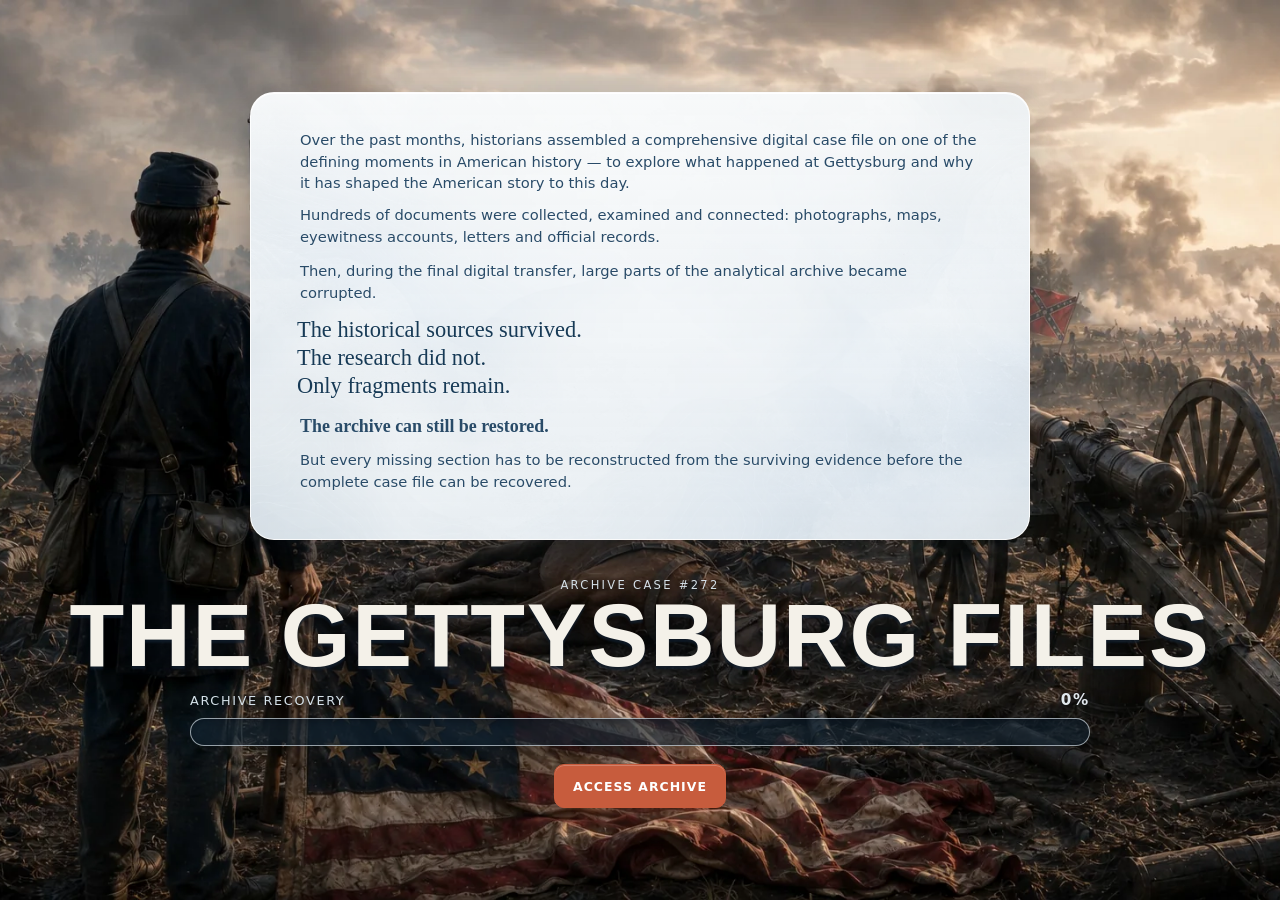
==== index.html @ 9cf411d6 "Add files via upload" ====
<!DOCTYPE html>
<html lang="en">
<head>
<meta charset="utf-8">
<meta name="viewport" content="width=device-width, initial-scale=1, viewport-fit=cover">
<title>The Gettysburg Files · Archive Case #272</title>
<link rel="preload" as="image" href="assets/images/gettysburg-prologue-bg.webp" type="image/webp">
<style>
:root{--critical-prologue-bg:url("[data-uri]"}
html,body{margin:0;min-height:100%;background:#c7c0b5}
body.booting-prologue{
  min-height:100vh;
  min-height:100dvh;
  background-color:#c7c0b5 !important;
  background-image:var(--critical-prologue-bg) !important;
  background-position:center center !important;
  background-size:cover !important;
  background-repeat:no-repeat !important;
  background-attachment:fixed !important;
}
body.booting-prologue .prologue-stage{
  background-color:#c7c0b5 !important;
  background-image:var(--critical-prologue-bg) !important;
  background-position:center center !important;
  background-size:cover !important;
  background-repeat:no-repeat !important;
}
body.booting-prologue::before{display:none!important;content:none!important}
body.booting-prologue .shell{position:relative;z-index:1;visibility:visible!important}
@media (min-width:761px) and (max-width:1180px){
  body.booting-prologue,
  body.booting-prologue .prologue-stage{background-position:left center!important}
}
</style>
<link rel="stylesheet" href="css/base.css">
<link rel="stylesheet" href="css/components.css">
<link rel="stylesheet" href="css/prologue.css">
<link rel="stylesheet" href="css/responsive.css">
<link rel="stylesheet" href="css/concept-a-light.css">
</head>
<body class="cinematic-mode booting-prologue">
<div class="shell">
<header class="topbar">
  <div class="brand brand-prologue">
    <div class="brand-copy">
      <b>THE GETTYSBURG FILES</b>
      <div class="smallcaps brand-subtitle">Archive Case #272</div>
      <button class="archive-home-button" id="archiveHomeButton" data-next="O0" type="button" hidden>ARCHIVE OVERVIEW</button>
    </div>
  </div>
  <div class="header-recovery-cluster">
    <div class="keymini" id="keyMini">MASTER KEY FRAGMENTS · 0/4 RECOVERED</div>
    <div class="progresswrap">
      <div class="progressline"><div class="progressbar" id="globalProgress"></div></div>
      <div class="progressmeta"><span id="sectionLabel">Archive entry</span><span id="progressLabel">0%</span></div>
    </div>
  </div>
</header>
<main id="app" aria-live="polite">
<section class="screen active prologue-screen run-intro" data-id="prologue" data-label="Archive entry" data-progress="0">
  <div class="prologue-stage">
    <div aria-label="Historical opening" class="cold-open">
      <p class="cold-line line-1">November 19, 1863.</p>
      <p class="cold-line line-2">Gettysburg, Pennsylvania.</p>
      <p class="cold-line line-3">A nation divided.</p>
      <p class="cold-line line-4">More than 50,000 casualties.</p>
      <p class="cold-line line-5">A cemetery is about to be dedicated.</p>
    </div>
    <div aria-hidden="true" class="cinematic-blackout"></div>
    <div class="archive-origin">
      <div class="origin-copy prologue-origin-copy">
        <p class="prologue-story-beat prologue-beat-1">Over the past months, historians assembled a comprehensive digital case file on one of the defining moments in American history — to explore what happened at Gettysburg and why it has shaped the American story to this day.</p>
        <p class="prologue-story-beat prologue-beat-2">Hundreds of documents were collected, examined and connected: photographs, maps, eyewitness accounts, letters and official records.</p>
        <p class="origin-turn prologue-story-beat prologue-beat-3">Then, during the final digital transfer, large parts of the analytical archive became corrupted.</p>
        <p class="origin-fragments prologue-fragment-stack"><span>The historical sources survived.</span><span>The research did not.</span><span>Only fragments remain.</span></p>
        <p class="prologue-story-beat prologue-beat-5"><b>The archive can still be restored.</b></p>
        <p class="prologue-story-beat prologue-beat-6">But every missing section has to be reconstructed from the surviving evidence before the complete case file can be recovered.</p>
      </div>
      <div class="prologue-interface">
        <div class="smallcaps">ARCHIVE CASE #272</div>
        <h1>THE GETTYSBURG FILES</h1>
        <div class="prologue-recovery"><span>Archive Recovery</span><strong>0%</strong></div>
        <div class="progressline prologue-progress"><div class="progressbar" style="width:0%"></div></div>
        <button class="btn primary prologue-access" data-next="O0">ACCESS ARCHIVE</button>
      </div>
    </div>
  </div>
</section>
</main>
</div>
<div class="modal" id="everettInfo"><div class="modalbox">
<button class="btn ghost" onclick="closeModal('everettInfo')">CLOSE</button>
<h3>Edward Everett's political career</h3>
<img class="modal-context-image" src="https://commons.wikimedia.org/wiki/Special:Redirect/file/Edward_Everett.jpg" alt="Historical portrait of Edward Everett">
<p>Everett served in the U.S. House of Representatives, as Governor of Massachusetts, U.S. Minister to Great Britain, U.S. Secretary of State and U.S. Senator. He was also president of Harvard College.</p>
</div></div>
<div class="modal" id="emancipationInfo"><div class="modalbox">
<button class="btn ghost" onclick="closeModal('emancipationInfo')">CLOSE</button>
<h3>What was the Emancipation Proclamation?</h3>
<p>On January 1, 1863, Lincoln declared enslaved people in the states rebelling against the Union to be free. The proclamation did not abolish slavery everywhere in the United States, but it made emancipation a central part of the Union war effort.</p>
<div class="image-slider" data-slider>
  <div class="slider-stage">
    <figure class="slider-slide active">
      <img class="modal-context-image" src="https://backintimetoday.com/wp-content/uploads/2025/01/Emancipation-Proclamation-1863.jpg" alt="Historical image connected to the Emancipation Proclamation">
    </figure>
    <figure class="slider-slide">
      <img class="modal-context-image" src="https://upload.wikimedia.org/wikipedia/commons/4/49/Emancipation_proclamation_document.jpg" alt="The Emancipation Proclamation document">
    </figure>
  </div>
  <div class="slider-controls">
    <button class="btn ghost" type="button" data-slider-prev>PREVIOUS</button>
    <span class="slider-count" data-slider-count>1 / 2</span>
    <button class="btn ghost" type="button" data-slider-next>NEXT</button>
  </div>
</div>
</div></div>

<div class="modal" id="confederacyInfo"><div class="modalbox confederacy-modalbox">
<button class="btn ghost" onclick="closeModal('confederacyInfo')">CLOSE</button>
<h3>CONFEDERACY</h3>
<img class="modal-context-image confederacy-flag" src="https://commons.wikimedia.org/wiki/Special:Redirect/file/Confederate_Rebel_Flag.svg" alt="Confederate battle flag with the Southern Cross design">
<p>The Confederate States of America was formed in 1861 by eleven Southern states that seceded from the United States. Its government existed until 1865. The protection of slavery was central to the secession movement and to the new Confederacy.</p>
<p>After its defeat, the Confederacy disappeared as a state, but its memory remained politically and culturally influential. The <b>Lost Cause</b> narrative romanticized the Confederate cause and downplayed slavery as a central cause of the conflict. This interpretation shaped public memory, monuments and Confederate symbolism for decades and continued to influence debates into the modern era.</p>
<p class="source-note">Shown: the widely recognized Confederate battle flag with the Southern Cross design. It was a battle flag, not the national flag of the Confederate States.</p>
</div></div>
<div class="modal" id="unionInfo"><div class="modalbox wide-modalbox">
<button class="btn ghost" onclick="closeModal('unionInfo')">CLOSE</button>
<h3>UNION</h3>
<img class="modal-context-image modal-map-image" src="assets/images/union-divided-nation-1861.webp" alt="Map showing how the war divided the nation in 1861">
</div></div>

<div class="modal" id="foundingIdealsInfo"><div class="modalbox wide-modalbox">
<button class="btn ghost" onclick="closeModal('foundingIdealsInfo')">CLOSE</button>
<h3>FOUNDING IDEALS</h3>
<img class="modal-context-image modal-map-image" src="assets/images/founding-fathers-ideals.webp" alt="Founding Fathers and founding ideals of the United States">
</div></div>

<div class="modal" id="americanHistoryInfo"><div class="modalbox">
<button class="btn ghost" onclick="closeModal('americanHistoryInfo')">CLOSE</button>
<h3>GETTYSBURG IN AMERICAN HISTORY</h3>
<p>Gettysburg was more than a battlefield. Months after the fighting had ended, Americans gathered there on November 19, 1863 to honor the dead and dedicate a new national cemetery. Speakers had been invited to address the crowd as part of the ceremony. One of their speeches would become known as the Gettysburg Address — a speech that went down in American history.</p>
<figure class="modal-figure">
  <img class="modal-context-image compact-modal-image" src="https://www.oldpostcards.com/media/c/civ004125.jpg" alt="Historical postcard of the Soldiers' National Cemetery in Gettysburg">
  <figcaption>The soldiers national Cemetery Gettysburg, PA, USA Civil War Postcard</figcaption>
</figure>
</div></div>


<div class="modal" id="everettPersonnelFile"><div class="modalbox personnel-file-modalbox">
<button class="btn ghost" onclick="closeModal('everettPersonnelFile')">CLOSE</button>
<div class="card person personnel-modal-card">
  <img alt="Edward Everett" class="portrait personnel-portrait everett-portrait" src="https://commons.wikimedia.org/wiki/Special:Redirect/file/Edward_Everett.jpg">
  <div class="personnel-modal-copy">
    <span class="badge">Personnel File 01</span>
    <h3>EDWARD EVERETT</h3>
    <div class="smallcaps">1794–1865</div>
    <p>Politician, scholar and <span class="tooltip" data-tip="famous and highly respected" tabindex="0">renowned</span> public speaker</p>
    <ul>
      <li>known as one of America's leading public speakers</li>
      <li>served in the U.S. House of Representatives, as Governor of Massachusetts, U.S. Minister to Great Britain, U.S. Secretary of State and U.S. Senator; he was also president of Harvard College</li>
    </ul>
    <div class="role-box">
      <span class="smallcaps">ROLE</span>
      <strong>Main <span class="tooltip" data-tip="a person who gives a formal public speech" tabindex="0">orator</span></strong>
    </div>
  </div>
</div>
</div></div>

<div class="modal" id="lincolnPersonnelFile"><div class="modalbox personnel-file-modalbox">
<button class="btn ghost" onclick="closeModal('lincolnPersonnelFile')">CLOSE</button>
<div class="card person personnel-modal-card">
  <img alt="Abraham Lincoln" class="portrait personnel-portrait" src="https://commons.wikimedia.org/wiki/Special:Redirect/file/Abraham_Lincoln_O-77_matte_collodion_print.jpg">
  <div class="personnel-modal-copy">
    <span class="badge">Personnel File 02</span>
    <h3>ABRAHAM LINCOLN</h3>
    <div class="smallcaps">1809–1865</div>
    <p>16th President of the United States</p>
    <ul>
      <li>led the Union during the American Civil War</li>
      <li><span class="tooltip" data-tip="to officially announce and put into effect" tabindex="0">issued</span> the Emancipation Proclamation in 1863, declaring enslaved people in the states rebelling against the Union to be free and making emancipation a central part of the Union war effort</li>
    </ul>
    <div class="role-box">
      <span class="smallcaps">ROLE</span>
      <strong>Deliver a few appropriate <span class="tooltip" data-tip="short statements or comments made in a speech or conversation" tabindex="0">remarks</span></strong>
    </div>
  </div>
</div>
</div></div>

<div class="final-archive-overlay" id="finalArchiveOverlay" aria-hidden="true">
  <div class="final-archive-panel" role="dialog" aria-modal="true" aria-labelledby="finalArchiveTitle">
    <div class="final-archive-systemline"><span>ARCHIVE SYSTEM · FINAL RECOVERY PROTOCOL</span><span>KEY FRAGMENTS COMPLETE</span></div>

    <div class="final-archive-phase" id="finalArchiveKeyPhase">
      <div class="kicker">FINAL RECOVERY PROTOCOL</div>
      <h2 id="finalArchiveTitle">RECONSTRUCT THE MASTER RECOVERY KEY</h2>
      <p>Each restored case file released one numerical fragment. Enter the fragments in the order in which the files were recovered.</p>
      <p class="final-key-clue">The fragments are stored in the restored case-file records.</p>
      <div class="final-key-fragment-inputs" aria-label="Master Recovery Key fragments">
        <label><span>FILE A</span><input class="final-fragment-input" id="finalFragmentA" type="text" inputmode="numeric" autocomplete="off" aria-label="File A fragment"></label>
        <label><span>FILE B</span><input class="final-fragment-input" id="finalFragmentB" type="text" inputmode="numeric" autocomplete="off" aria-label="File B fragment"></label>
        <label><span>FILE C</span><input class="final-fragment-input" id="finalFragmentC" type="text" inputmode="numeric" autocomplete="off" aria-label="File C fragment"></label>
        <label><span>FILE D</span><input class="final-fragment-input" id="finalFragmentD" type="text" inputmode="numeric" autocomplete="off" aria-label="File D fragment"></label>
      </div>
      <div class="actions final-protocol-secondary"><button class="btn ghost" id="returnToRestoredFiles" type="button">RETURN TO RESTORED FILES</button></div>
      <div class="actions final-protocol-primary"><button class="btn primary" id="finalArchiveEnterKey" type="button">RESTORE ARCHIVE</button></div>
      <div class="feedback final-key-denied" id="finalArchiveKeyDenied"><b>RECOVERY KEY REJECTED.</b><br>Recheck the four fragments and their order.</div>
    </div>

    <div class="final-archive-phase final-archive-recovery-phase" id="finalArchiveRecoveryPhase" hidden>
      <div class="kicker">MASTER KEY ACCEPTED · 1863 – 272</div>
      <h2>FULL ARCHIVE RECOVERY</h2>
      <div class="final-archive-percent" id="finalArchiveRecoveryPercent">0%</div>
      <div class="final-archive-track" aria-hidden="true"><div class="final-archive-bar" id="finalArchiveRecoveryBar"></div></div>
      <div class="final-archive-status" id="finalArchiveRecoveryStatus">RECONSTRUCTING COMPLETE ARCHIVE…</div>
    </div>

    <div class="final-archive-phase final-archive-complete" id="finalArchiveCompletePhase" hidden>
      <div class="kicker">RECOVERY COMPLETE</div>
      <h2>ARCHIVE CASE #272 · FULLY RESTORED</h2>
      <p>The battlefield, the historical context, Lincoln's words, the line of argument and the language patterns recovered across the four files have been reconnected.</p>
      <p class="final-archive-cliffhanger">The archive is complete. The final question is not.</p>
      <div class="actions"><button class="btn primary" id="openEpilogueFromRecovery" type="button">OPEN FINAL ANALYST FILE</button></div>
    </div>
  </div>
</div>

<div class="toast" id="toast"></div>

<div class="recovery-overlay" id="recoveryOverlay" aria-hidden="true">
  <div class="recovery-overlay-panel" role="dialog" aria-modal="true" aria-labelledby="recoveryOverlayTitle">
    <div class="smallcaps recovery-overlay-case" id="recoveryOverlayCase">ARCHIVE FILE</div>
    <h2 id="recoveryOverlayTitle">FILE RECOVERY IN PROGRESS</h2>

    <div class="recovery-percent" id="recoveryPercent">0%</div>
    <div class="recovery-progress-track" aria-hidden="true">
      <div class="recovery-progress-bar" id="recoveryProgressBar"></div>
    </div>
    <div class="recovery-file-status" id="recoveryFileStatus">RESTORING ARCHIVE RECORD…</div>

    <div class="fragment-reveal" id="fragmentReveal" hidden>
      <div class="smallcaps" id="fragmentRevealLabel">MASTER KEY FRAGMENT RECOVERED</div>
      <div class="fragment-reveal-value" id="fragmentRevealValue"></div>
      <p id="fragmentRevealNote">Record this code fragment. You will need it later to reconstruct the Master Recovery Key and restore the complete archive.</p>
      <div class="actions fragment-confirm-actions"><button class="btn primary" id="recordFragmentButton" type="button">I HAVE RECORDED THE FRAGMENT</button></div>
      <div class="actions fragment-return-actions" id="fragmentReturnActions" hidden><button class="btn primary" id="recoveryContinueButton" type="button">RETURN TO ARCHIVE</button></div>
    </div>
  </div>
</div>

<script src="js/state.js"></script>
<script src="js/case-a.js"></script>
<script src="js/case-b.js"></script>
<script src="js/case-c.js"></script>
<script src="js/case-d.js"></script>
<script src="js/app.js"></script>
</body>
</html>
---- css/base.css ----
:root{--bg:#f3efe6;--panel:#f8f4eb;--ink:#173f63;--muted:#6d7b87;--paper:#fbf8f1;--red:#a33a2b;--blue:#173f63;--ok:#4e7a5b;--ok-bg:#edf4ec;--line:#c8c0b2;--shadow:0 16px 40px rgba(49,55,61,.15)}
*{box-sizing:border-box}html{scroll-behavior:smooth}body{margin:0;background:var(--bg);color:var(--ink);font-family:Inter,system-ui,sans-serif}button,input,textarea{font:inherit}.shell{min-height:100vh}.topbar{position:sticky;top:0;z-index:50;background:rgba(248,244,235,.96);border-bottom:3px solid var(--red);padding:10px 16px;display:flex;align-items:center;gap:16px}.brand{display:flex;gap:11px;align-items:center;min-width:250px}.seal{width:34px;height:34px;border:2px solid var(--blue);border-radius:50%;display:grid;place-items:center}.progresswrap{flex:1}.progressline{height:5px;background:#d8d0c3;border-radius:8px;overflow:hidden}.progressbar{height:100%;background:linear-gradient(90deg,var(--blue),var(--red));transition:.5s}.progressmeta{display:flex;justify-content:space-between;font-size:.7rem;color:var(--muted);margin-top:4px}.smallcaps{font-size:.72rem;letter-spacing:.16em;text-transform:uppercase;color:#66727b}main{width:min(1160px,94vw);margin:auto;padding:34px 0 90px}.screen{display:none}.screen.active{display:block}.grid{display:grid;gap:20px}.g2{grid-template-columns:repeat(2,minmax(0,1fr))}.archivehead{display:flex;justify-content:space-between;align-items:flex-end;border-bottom:2px solid var(--blue);padding-bottom:16px;margin-bottom:24px}.archivehead h2{font-family:Impact,'Arial Narrow',sans-serif;font-size:clamp(1.8rem,4vw,3.6rem);margin:.15em 0}.kicker{letter-spacing:.18em;text-transform:uppercase;color:var(--red);font-size:.74rem;font-weight:700}.status{text-align:right;font-family:ui-monospace,monospace}.narrative-setup{padding:18px 22px;border-left:4px solid var(--red);background:#fffaf3;margin-bottom:24px;font-family:Georgia,serif;line-height:1.65}.card{background:rgba(251,248,241,.96);border:1px solid #cfc5b5;border-radius:8px;padding:20px;box-shadow:var(--shadow);margin-bottom:18px}.paper{background:var(--paper);color:#2d2a25;border:1px solid #c7b995;padding:28px;font-family:Georgia,serif}.btn{border:1px solid var(--blue);background:var(--blue);color:#fff;padding:12px 18px;border-radius:5px;text-transform:uppercase;letter-spacing:.08em;font-size:.78rem;font-weight:700;cursor:pointer}.btn.primary{background:var(--red);border-color:var(--red)}.btn.ghost{background:transparent;color:var(--blue)}.actions{display:flex;gap:10px;flex-wrap:wrap;margin-top:22px}.source-img{width:100%;max-height:520px;object-fit:contain}.feedback{display:none;margin-top:16px;border-left:4px solid var(--red);padding:13px 16px;background:#f5efe4;line-height:1.55}.feedback.show{display:block}.recovery-feedback{border-left-color:var(--ok);background:var(--ok-bg);color:#355342}.tooltip{border-bottom:1px dotted #9b8a61;position:relative;cursor:help}.tooltip:after{content:attr(data-tip);position:absolute;left:0;bottom:calc(100% + 8px);width:240px;background:#f2ead6;color:#2a2722;padding:8px 10px;border-radius:4px;box-shadow:var(--shadow);opacity:0;pointer-events:none;z-index:20}.tooltip:hover:after,.tooltip:focus:after{opacity:1}.modal{position:fixed;inset:0;background:rgba(0,0,0,.78);display:none;place-items:center;z-index:100}.modal.show{display:grid}.modalbox{width:min(680px,95vw);background:#faf6ed;padding:24px}.toast{position:fixed;right:16px;bottom:16px;background:var(--blue);color:#fff;padding:12px 15px;border-radius:6px;opacity:0;transition:.25s;z-index:120}.toast.show{opacity:1}.speech{font-family:Georgia,serif;font-size:1.12rem;line-height:1.8;background:#eee6d5;padding:28px}.dramatic{font-family:Georgia,serif;font-size:clamp(1.4rem,3vw,2.4rem);line-height:1.35}.pool{display:grid;gap:8px}.note,.dropzone,.option{padding:12px;border:1px solid #b8b0a4;background:#faf6ee;border-radius:5px;text-align:left}.note.active{border-color:var(--red)}.note.assigned{opacity:.45}.dropzone.filled{border-color:var(--ok);background:var(--ok-bg)}.options{display:grid;gap:10px}.option.selected{border-color:var(--red);background:#f4e7df}.research-grid{display:grid;grid-template-columns:repeat(3,minmax(0,1fr));gap:16px}.research-card{border:1px solid #c7beb0;background:#faf6ee;border-radius:7px}.research-body{padding:15px;display:grid;gap:10px}.research-body label{display:grid;gap:5px;font-size:.76rem}.research-body input{padding:10px}.context-grid{display:grid;grid-template-columns:repeat(2,minmax(0,1fr));gap:12px}.context-grid>div{border-left:3px solid var(--blue);background:#f7f2e9;padding:12px}.argmap{display:grid;gap:8px;max-width:650px;margin:20px auto}.argnode{border:1px solid #a6b0b8;background:#f7f2e9;padding:12px;text-align:center}.arrow{text-align:center;color:var(--red);font-size:1.4rem}.keyentry{display:flex;justify-content:center;gap:10px;margin:26px}.keyentry input{width:110px;text-align:center;font-size:1.5rem}.hero-copy{max-width:760px}.map-task-layout{align-items:start}.locator-map{position:relative;border:1px solid #9ba9b4;border-radius:7px;overflow:hidden;background:#eef2f4}.locator-map img{width:100%;display:block}.map-click-layer{position:absolute;inset:0;border:0;background:transparent;width:100%;height:100%;cursor:crosshair}.map-marker{position:absolute;transform:translate(-50%,-50%);font-size:2rem;color:var(--red);pointer-events:none}.map-legend{position:absolute;left:12px;bottom:12px;background:rgba(255,255,255,.9);padding:6px 9px;font-size:.72rem;display:flex;gap:10px}.legend-union:before,.legend-confederacy:before{content:'■';margin-right:4px}.legend-union:before{color:#557aa1}.legend-confederacy:before{color:#b36a5c}

/* v15 · Consistent rounded container language */
.paper,
.modalbox,
.recovery-overlay-panel,
.narrative-setup,
.recovered-context-strip,
.recovered-fragment,
.context-grid>div,
.source-document-preview,
.feedback,
.archive-register,
.section-speech,
.device-definition-box,
.analysis-example,
.master-complete-status,
.available-background-figure,
.speech,
.research-card,
.device-example,
.analyst-briefing,
.role-box,
.personnel-card,
.master-fragment-card,
.skill-option,
.multi-option{
  border-radius:8px;
}
.modal{padding:20px}
.modalbox{max-height:88vh;overflow:auto}

/* v17 · archive surface + header redesign */
:root{
  --bg:#f4f0e8;
  --panel:#f9f4ea;
  --ink:#183f69;
  --muted:#6f7b88;
  --paper:#fcf9f2;
  --red:#b24433;
  --blue:#183f69;
  --ok:#4f7d5f;
  --ok-bg:#eef6ef;
  --line:#d1c8ba;
  --select-border:#5f82a7;
  --select-bg:#e7eef6;
  --select-text:#1f4268;
}
body{
  background-color:var(--bg);
  background-image:
    radial-gradient(circle at 1px 1px, rgba(24,63,105,.055) .9px, transparent 1px),
    linear-gradient(180deg, rgba(255,255,255,.36), rgba(255,255,255,.08));
  background-size:18px 18px,100% 100%;
}
.topbar{
  position:sticky;
  top:0;
  z-index:50;
  overflow:hidden;
  isolation:isolate;
  background:rgba(248,244,235,.97);
  border-bottom:2px solid var(--red);
  box-shadow:0 8px 20px rgba(42,50,58,.08);
  padding:14px 22px 13px;
  gap:18px;
}
.topbar::before,
.topbar::after{
  content:"";
  position:absolute;
  top:0;
  bottom:0;
  z-index:0;
  pointer-events:none;
  background-repeat:no-repeat;
  background-position:center;
  background-size:contain;
  opacity:.92;
}
.topbar::before{
  left:0;
  width:170px;
  background-image:url('../assets/images/header-flag-left.webp');
  background-position:left top;
}
.topbar::after{
  right:0;
  width:165px;
  background-image:url('../assets/images/header-flag-right.webp');
  background-position:right top;
}
.topbar > *{position:relative;z-index:1}
.brand{display:flex;align-items:center;min-width:300px}
.brand-prologue{gap:0}
.brand-copy{display:grid;gap:2px}
.brand-copy b{
  font-size:clamp(1.6rem,2.6vw,2.3rem);
  line-height:.98;
  letter-spacing:.02em;
  color:var(--blue);
}
.brand-subtitle{
  font-size:clamp(.72rem,1vw,.9rem);
  color:#6e7884;
  letter-spacing:.18em;
}
.progresswrap{max-width:420px}
.progressline{background:#d8d0c3}
.progressmeta{font-size:.72rem}
.keymini{font-size:.78rem;color:#6f7b88;letter-spacing:.08em}
.archive-home-button{
  border-radius:8px;
  border-color:rgba(24,63,105,.35);
  background:rgba(255,255,255,.7);
}
.archive-home-button:hover,.archive-home-button:focus{
  background:var(--select-bg);
}
.card,
.paper,
.narrative-setup,
.research-card,
.archive-file-card,
.master-key-directory-card,
.modalbox{
  background:rgba(252,249,242,.96);
}
.status,.keyentry input,.final-key-entry input{color:var(--blue)}
.feedback{background:#f5eee3}

/* v18 · restored archive-paper surface + header spacing */
body{
  background-color:#f4f0e8;
  background-image:url('../assets/images/archive-surface-texture.webp');
  background-repeat:repeat;
  background-size:964px 788px;
  background-position:top left;
}
.topbar{
  min-height:82px;
  padding:14px clamp(125px,10vw,165px) 13px;
}
.topbar::before{width:clamp(105px,9vw,145px)}
.topbar::after{width:clamp(100px,8.5vw,140px)}
.brand{min-width:250px}
.brand-copy b{
  font-size:clamp(1.38rem,2vw,1.95rem);
  letter-spacing:.018em;
}
.progresswrap{min-width:210px;max-width:390px}
@media(max-width:1120px){
  .topbar{
    flex-wrap:wrap;
    padding-left:112px;
    padding-right:108px;
  }
  .topbar::before{width:96px}
  .topbar::after{width:92px}
  .progresswrap{order:5;flex-basis:100%;max-width:none}
}
@media(max-width:760px){
  .topbar{
    padding-left:72px;
    padding-right:68px;
  }
  .topbar::before{width:62px}
  .topbar::after{width:58px}
  .brand-copy b{font-size:1.28rem}
}

/* v19 · header alignment + centered archive feedback */
.topbar{
  display:grid;
  grid-template-columns:minmax(250px,1fr) minmax(300px,390px);
  align-items:center;
  column-gap:28px;
}
.brand{min-width:0}
.brand-copy{align-items:start}
.archive-home-button{
  width:max-content;
  margin-top:7px;
  padding:7px 9px;
}
.header-recovery-cluster{
  width:100%;
  max-width:390px;
  justify-self:end;
  display:grid;
  gap:7px;
}
.header-recovery-cluster .keymini{
  width:100%;
  text-align:right;
  justify-self:stretch;
}
.header-recovery-cluster .progresswrap{
  width:100%;
  min-width:0;
  max-width:none;
}
.toast{
  left:50%;
  right:auto;
  top:50%;
  bottom:auto;
  width:min(520px,calc(100vw - 40px));
  padding:14px 18px;
  text-align:center;
  white-space:pre-line;
  line-height:1.45;
  transform:translate(-50%,-50%) translateY(8px) scale(.985);
  box-shadow:0 18px 48px rgba(12,25,38,.28);
  pointer-events:none;
  transition:opacity .25s ease,transform .25s ease;
}
.toast.show{
  opacity:1;
  transform:translate(-50%,-50%) translateY(0) scale(1);
}

/* v20 · seamless cinematic boot before modular prologue is ready */
body.booting-prologue{
  min-height:100vh;
  min-height:100dvh;
  background:#07090c url('../assets/images/gettysburg-prologue-bg.webp') center center/cover no-repeat;
}
body.booting-prologue .shell{
  visibility:hidden;
}

/* v20 · compact case-file header relationship */
.topbar{
  grid-template-columns:minmax(240px,300px) minmax(320px,390px);
  justify-content:center;
  column-gap:clamp(18px,2.4vw,34px);
}


/* v20 collected refinement · project-wide image integration */
img{border-radius:8px}
---- css/components.css ----
.recovered-fragment{margin:0 0 22px;padding:16px 18px;background:#f5efe4;border-left:4px solid var(--blue)}.overview-cta{margin-top:20px}.keymini{font-family:ui-monospace,monospace;font-size:.8rem}.mapfb .actions,.recovery-feedback .actions{margin-top:18px}
/* A03 · An Invitation */
.source-investigation{max-width:940px;margin-inline:auto}
.source-document-block{margin-top:18px}
.source-document-block .source-note{margin-top:10px;color:#605a4c;font-size:.74rem;line-height:1.45}
.a03-task-note{margin-top:14px}
#verifyOccasion[disabled]{opacity:.45;cursor:not-allowed}
@media(max-width:900px){
  .source-investigation{max-width:none}
}

/* A03 Document Reconstruction */
.a03-task-note{
  margin-top:16px;
}
#verifyOccasion[disabled]{
  opacity:.45;
  cursor:not-allowed;
}

/* A04 Archive File A milestone */
.master-fragment-card{
  max-width:460px;
  margin:20px 0 4px;
  padding:18px;
  text-align:center;
  border:1px solid #b9cbb8;
  background:#f7fbf5;
  border-radius:6px;
}
.master-fragment-value{
  margin-top:8px;
  font-size:3rem;
  font-family:Georgia,serif;
  color:var(--ok);
}

/* Case File B */
.ceremony-programme{margin-bottom:18px}
.invitation-clue{max-width:980px;margin-inline:auto}
.passage-recovery{display:grid;gap:10px;margin-top:20px}
.passage-choice{
  padding:13px 14px;
  border:1px solid #b8b0a4;
  background:#faf6ee;
  color:#2f4658;
  border-radius:5px;
  text-align:left;
  cursor:pointer;
}
.passage-choice.selected{
  border-color:var(--red);
  background:#f4e7df;
}
#verifySpeakerPassages[disabled]{opacity:.45;cursor:not-allowed}

.personnel-grid{align-items:stretch}
.personnel-card{
  display:grid;
  grid-template-columns:minmax(180px,220px) 1fr;
  gap:22px;
  align-items:start;
  height:100%;
}
.personnel-portrait{
  width:100%;
  aspect-ratio:4/5;
  object-fit:cover;
}
.personnel-copy{
  display:flex;
  flex-direction:column;
  min-height:100%;
}
.personnel-copy .badge{
  margin-bottom:14px;
}
.personnel-copy h3{
  margin-top:0;
}
.personnel-copy ul{
  flex:1;
}
.role-box{
  margin-top:18px;
  padding:13px 14px;
  border:1px solid #9eb1bf;
  background:#eef3f6;
  color:var(--blue);
  border-radius:5px;
}
.role-box .smallcaps{
  display:block;
  margin-bottom:5px;
}
.role-box strong{
  display:block;
  font-family:Georgia,serif;
  font-size:1.05rem;
}

.modal-context-image{
  width:100%;
  max-height:260px;
  object-fit:contain;
  margin:12px 0 16px;
  background:#eee7da;
  border:1px solid #c9bead;
}

@media(max-width:900px){
  .personnel-card{
    grid-template-columns:150px 1fr;
  }
}
@media(max-width:700px){
  .personnel-card{
    grid-template-columns:1fr;
  }
  .personnel-portrait{
    max-width:280px;
    margin-inline:auto;
  }
}

/* Case B merged B01 */
.subfile-head{
  margin-top:34px;
}
.compact-narrative{
  margin-bottom:18px;
}
.file-restored-milestone{
  margin-top:22px;
  text-align:center;
}

/* Updated Case C */
.boundary{
  display:inline-block;
  width:14px;
  height:22px;
  border-left:2px dotted #a67d48;
  margin:0 4px;
  vertical-align:-5px;
  cursor:pointer;
}
.boundary.on{
  border-left:5px solid var(--red);
}
#showStructureHint[disabled]{
  opacity:.45;
  cursor:not-allowed;
}
#sectionFunctions{
  margin-top:28px;
}
#verifySectionFunctions[disabled]{
  opacity:.45;
  cursor:not-allowed;
}

/* C3 · Line of Argument */
.analyst-briefing{
  border-left:4px solid var(--blue);
}
.analyst-briefing p{
  line-height:1.6;
}
.analyst-note-header{
  margin-bottom:16px;
}
.analyst-note-pair{
  display:grid;
  grid-template-columns:repeat(2,minmax(0,1fr));
  gap:14px;
}
.analyst-note-option{
  min-height:150px;
  padding:18px;
  text-align:left;
  border:1px solid #b8b0a4;
  background:#faf6ee;
  color:#2f4658;
  border-radius:6px;
  line-height:1.55;
  cursor:pointer;
}
.analyst-note-option:hover,
.analyst-note-option:focus{
  border-color:var(--blue);
}
.analyst-note-option.selected{
  border-color:var(--red);
  background:#f4e7df;
}
.analyst-note-option:disabled{
  cursor:default;
}

/* C3 skill check + C4 argument map */
.skill-check-options{
  display:grid;
  grid-template-columns:repeat(2,minmax(0,1fr));
  gap:12px;
}
.skill-option,
.function-token,
.argument-function-slot{
  border:1px solid #b8b0a4;
  background:#faf6ee;
  color:#2f4658;
  border-radius:6px;
  padding:14px;
  line-height:1.45;
  cursor:pointer;
}
.skill-option.selected,
.function-token.active{
  border-color:var(--red);
  background:#f4e7df;
}
.argument-map-speech{
  display:grid;
  gap:14px;
}
.argument-section{
  border:1px solid #d2c8ba;
  border-radius:8px;
  padding:16px;
  background:#fbf8f2;
}
.argument-section:nth-child(even){
  background:#f5f1e9;
}
.section-label{
  font-size:.78rem;
  letter-spacing:.08em;
  text-transform:uppercase;
  font-weight:700;
  margin-bottom:8px;
}
.argument-function-slot{
  width:100%;
  margin-top:10px;
  text-align:left;
}
.argument-function-slot.filled{
  border-color:var(--blue);
  background:#eef3f6;
}
.function-token-pool{
  display:flex;
  flex-wrap:wrap;
  gap:10px;
}
.function-token.assigned{
  opacity:.4;
  pointer-events:none;
}
.time-structure-inputs{
  display:flex;
  align-items:center;
  justify-content:center;
  gap:12px;
  margin:22px 0;
}
.time-structure-inputs input{
  width:min(180px,28vw);
  padding:12px 14px;
  border:1px solid #aaa;
  border-radius:6px;
  text-align:center;
  text-transform:uppercase;
  font-weight:700;
  letter-spacing:.06em;
}

/* File D updates */
.inline-input-row{display:flex;gap:10px;align-items:center;flex-wrap:wrap}
.inline-input-row input{flex:1 1 280px;padding:12px 14px;border:1px solid #b8b0a4;border-radius:6px;font:inherit}
.analysis-layer-grid{display:grid;grid-template-columns:1.25fr .9fr;gap:18px}
.d1-example.assigned{opacity:.42;pointer-events:none}
.d1-layer-slot.filled{text-align:left;background:#eef3f6;border-color:var(--blue)}
.device-example{margin-top:14px;padding:10px 12px;border-left:3px solid #c8b38d;background:#f8f4ec;font-size:.95rem}
.text-link{display:inline-block;margin-top:4px;font-size:.78rem;letter-spacing:.06em;text-transform:uppercase}
.analysis-examples-stack{display:grid;gap:12px;margin-top:16px}
.analysis-example{border-left:4px solid var(--blue)}
.pattern-speech .muted-passage{color:#9c9c9c}
.pattern-speech .focus-passage{color:inherit}
.word-token{appearance:none;border:0;background:transparent;color:inherit;font:inherit;padding:0;margin:0;cursor:pointer}
.word-token:hover,.word-token:focus{text-decoration:underline}
.word-token.selected{background:#f0d9c9;border-radius:3px}

/* File D final + master key */
.final-device-speech .muted-passage{color:#9c9c9c}
.final-device-speech .focus-passage{color:inherit}
.final-device-speech mark{background:#efe2c7;color:inherit;padding:0 .12em;border-radius:2px}
.multi-select-options{display:grid;grid-template-columns:repeat(3,minmax(0,1fr));gap:10px}
.multi-option{padding:12px 14px;border:1px solid #b8b0a4;border-radius:6px;background:#faf6ee;color:#2f4658;cursor:pointer}
.multi-option.selected{border-color:var(--red);background:#f4e7df}
.device-definition-box{margin-top:14px;padding:14px;border-left:4px solid var(--blue);background:#f6f8f9}
.master-complete-status{margin-top:18px;padding:14px;border-radius:8px;background:#edf5ef}
.final-key-entry{max-width:720px;margin-inline:auto}
.final-key-entry input{width:100%;box-sizing:border-box;margin-top:8px;padding:14px;border:1px solid #b8b0a4;border-radius:6px;font:inherit;letter-spacing:.08em}

/* Restored full modular system */
.case-overview-story{max-width:none;font-size:clamp(1.05rem,1.8vw,1.3rem)}
.archive-register{margin:0 0 18px;border-top:1px solid #bdb4a6;border-bottom:1px solid #bdb4a6;background:rgba(247,242,232,.62);padding:16px 18px}
.register-heading{margin-bottom:8px}.evidence-register{display:grid;font-family:ui-monospace,SFMono-Regular,Menlo,monospace;font-size:.83rem}
.evidence-row{display:grid;grid-template-columns:26px 64px minmax(0,1fr) auto;align-items:center;gap:10px;padding:10px 4px;border-top:1px solid rgba(164,155,141,.48)}.evidence-row:first-child{border-top:0}
.evidence-icon{color:#7d8a93}.evidence-code{font-weight:700}.evidence-type{color:#536574;font-size:.78rem;letter-spacing:.06em}.evidence-status{font-size:.72rem;letter-spacing:.1em;font-weight:700}.evidence-status.available{color:var(--ok)}.evidence-status.damaged{color:#a96d43}.evidence-status.locked{color:#7e7780}
.case-progress-mini{width:170px;margin-top:9px;text-align:left}.case-progress-mini span{display:block;font-size:.58rem;letter-spacing:.08em;color:var(--muted);margin-bottom:4px}.case-progress-mini .progressline{height:4px}.case-progress-mini strong{display:block;margin-top:3px;font-size:.66rem;color:var(--blue)}
.recovered-context-strip{max-width:980px;margin:-4px 0 22px;padding:14px 18px;border-top:1px solid #bdb4a6;border-bottom:1px solid #bdb4a6;background:rgba(247,242,232,.72);color:#405264}.recovered-context-strip p{margin:.45rem 0 0;line-height:1.6}
.research-stack{display:grid;gap:18px;margin-top:18px}.research-card-wide{display:grid;grid-template-columns:minmax(260px,38%) 1fr;overflow:hidden}.research-visual{min-height:280px;background:#ece5d9;border-right:1px solid #c7beb0;display:grid;place-items:center}.research-visual img{width:100%;height:100%;max-height:330px;object-fit:contain}.research-card.verified{border-color:#6f9b75;background:#f4f8f3}.research-card.verified .verify-source{background:var(--ok);border-color:var(--ok)}
.source-document-preview{width:100%;height:100%;min-height:280px;padding:30px;display:flex;flex-direction:column;justify-content:center;background:linear-gradient(135deg,#eee4d1,#f8f1e5);color:#463f34;font-family:Georgia,serif;position:relative}.source-document-preview:before{content:"";position:absolute;inset:14px;border:1px solid rgba(86,67,45,.25)}.source-document-preview>*{position:relative}.source-document-preview p{font-size:1.08rem;line-height:1.55}.document-rule{width:72%;height:1px;background:#927b5f;margin:.35rem 0}.document-faded{opacity:.65;font-size:.9rem!important}
.recovered-fragment{margin:0 0 22px;padding:16px 18px;background:#f5efe4;border-left:4px solid var(--blue)}.recovered-fragment h3{margin:.3rem 0 .45rem}.context-bridge{margin-top:20px}.context-grid b{color:var(--red);font-size:.78rem;letter-spacing:.12em}.context-grid p{line-height:1.5}.next-question{margin-top:16px}
.auto-timeline{display:grid;grid-template-columns:1fr auto 1fr auto 1fr;align-items:center;gap:8px;margin:16px 0}.auto-timeline>div:not(.timeline-arrow){background:#f7fbf5;border:1px solid #b9cbb8;padding:12px;text-align:center}.auto-timeline strong{display:block;color:var(--ok);font-family:Georgia,serif;font-size:1.15rem}.auto-timeline span{display:block;margin-top:4px;font-size:.8rem}.timeline-arrow{color:var(--ok);font-size:1.25rem;text-align:center}
.historical-map{aspect-ratio:960/600;background:#e8edf0}.historical-map img{width:100%;height:100%;object-fit:contain}.map-task-grid{align-items:start}.map-marker{text-shadow:0 1px 0 #fff,0 0 5px #fff}
.invitation-linear{max-width:980px;margin-inline:auto}.invitation-paper{margin-top:16px}.invitation-paper .source-img{max-height:none}.task-note-gap{height:10px}.task-note{font-size:.8rem;color:var(--muted);line-height:1.45}.assignment-grid{align-items:start}
.recovered-data{grid-template-columns:repeat(2,minmax(0,1fr))}.note.assigned{opacity:.42}.note.assigned:after{content:'  ✓';color:var(--ok);font-weight:700}.dropzone{cursor:pointer}.btn[disabled],button[disabled]{opacity:.45;cursor:not-allowed}
.badge{display:inline-block;border:1px solid var(--red);padding:5px 8px;font-size:.68rem;letter-spacing:.12em;text-transform:uppercase;color:var(--red);background:#fbf6ed}.info{display:inline-grid;place-items:center;width:20px;height:20px;border:1px solid #71808c;border-radius:50%;font-size:.72rem;color:#fff;background:var(--blue)}
.compare{display:grid;grid-template-columns:1fr auto 1fr;gap:18px;align-items:stretch}.vs{align-self:center;font-family:Georgia,serif;font-size:2rem;color:#bda46e}.passage-recovery{display:grid;gap:10px;margin-top:20px}.passage-choice{padding:13px 14px;border:1px solid #b8b0a4;background:#faf6ee;color:#2f4658;border-radius:5px;text-align:left;cursor:pointer}.passage-choice.selected{border-color:var(--red);background:#f4e7df}
.speech p:last-child{margin-bottom:0}.pattern-speech .muted-passage,.final-device-speech .muted-passage{color:#969696}.pattern-speech .focus-passage,.final-device-speech .focus-passage{color:#2d2922}.word-token{line-height:inherit}.word-token.selected{background:#d9c58d!important;color:#1f2e38;text-decoration:none}.final-device-speech mark{background:#d9c58d;color:#1f2e38;padding:1px 3px;border-radius:3px}
.master-complete-status{color:#355342;border:1px solid #b9cbb8}.final-key-entry input:focus{outline:2px solid rgba(163,58,43,.25);outline-offset:2px}


/* Audited B-D recovery refinements */
.speech-comparison .card{
  text-align:center;
}
.speech-comparison .dramatic{
  color:var(--red);
  font-weight:700;
}
.everett-portrait{
  object-position:center top;
}
.recovery-sequence-step{
  max-width:760px;
  margin:0 auto;
}
.recovery-sequence-step h3{
  margin:.35rem 0 .6rem;
  color:#355342;
}
.recovery-sequence-arrow{
  text-align:center;
  color:var(--ok);
  font-size:1.4rem;
  margin:10px 0;
}
.master-complete-status{
  max-width:760px;
  margin:0 auto;
  padding:18px;
  border:1px solid #b9cbb8;
  background:#f7fbf5;
  border-radius:6px;
  text-align:center;
}


/* v14 · Still-available context and historical chain */
.available-background-grid{display:grid;grid-template-columns:minmax(0,1fr) minmax(280px,42%);gap:20px;align-items:center}
.available-background-figure{margin:0;background:#f8f3e8;border:1px solid #c9bda9;padding:10px}
.available-background-figure img{display:block;width:100%;height:auto;max-height:320px;object-fit:contain}
.available-background-figure figcaption{margin-top:8px;font-size:.72rem;line-height:1.4;color:#66727b}
.research-task-intro{margin-bottom:18px;padding-bottom:14px;border-bottom:1px solid #d8d0c3}
.historical-chain-expanded>div:not(.timeline-arrow){text-align:left;align-self:stretch}
.historical-chain-expanded>div:not(.timeline-arrow)>strong,.historical-chain-expanded>div:not(.timeline-arrow)>span{display:block;text-align:center}
.historical-chain-expanded p{font-size:.78rem;line-height:1.45;color:#405264;margin:.7rem 0 0}
.timeline-note{margin-top:18px;padding:12px 14px;border-left:3px solid var(--blue);background:#f7f2e9}
.timeline-note p{margin:.35rem 0 0}
.inline-info{width:20px;height:20px;display:inline-grid;place-items:center;padding:0;border-radius:50%;font-size:.72rem;line-height:1;vertical-align:middle;margin-left:3px}
.confederacy-modalbox{max-height:88vh;overflow:auto}
.confederacy-flag{max-height:220px;object-fit:contain;background:#f3efe6;padding:8px}

/* v14 · Supplied July 1863 map */
.historical-map{aspect-ratio:auto;background:#e8edf0}
.historical-map img{width:100%;height:auto;display:block;object-fit:contain}
.map-click-layer{touch-action:manipulation;-webkit-tap-highlight-color:transparent}
.map-marker{z-index:3;font-size:2.15rem}

/* v14 · Cinematic case-file recovery overlay */
.recovery-overlay{position:fixed;inset:0;z-index:500;display:grid;place-items:center;padding:24px;background:rgba(4,7,10,.78);backdrop-filter:blur(4px);opacity:0;visibility:hidden;transition:opacity .35s ease,visibility .35s ease}
.recovery-overlay.show{opacity:1;visibility:visible}
.recovery-overlay-open .shell{filter:blur(2.5px);transform:scale(.997);transition:filter .35s ease,transform .35s ease}
.recovery-overlay-panel{width:min(680px,92vw);padding:34px 38px;background:linear-gradient(180deg,rgba(18,24,30,.98),rgba(8,12,16,.98));border:1px solid rgba(180,194,203,.28);box-shadow:0 28px 90px rgba(0,0,0,.55);color:#eef2f3;text-align:center}
.recovery-overlay-case{color:#aeb9c1}
.recovery-overlay-panel h2{font-family:Impact,'Arial Narrow',sans-serif;font-size:clamp(1.9rem,5vw,3.5rem);letter-spacing:.04em;margin:.35em 0 .5em;color:#f7f0e4}
.recovery-percent{font-family:ui-monospace,SFMono-Regular,Menlo,monospace;font-size:clamp(2.2rem,7vw,4.5rem);font-weight:700;line-height:1;margin:.25em 0;color:#f0e6d5}
.recovery-progress-track{height:8px;background:#252d33;border:1px solid rgba(255,255,255,.08);overflow:hidden;margin:18px auto 12px;max-width:520px}
.recovery-progress-bar{height:100%;width:0;background:linear-gradient(90deg,#71899c,#a33a2b);transition:none}
.recovery-file-status{font-family:ui-monospace,SFMono-Regular,Menlo,monospace;font-size:.76rem;letter-spacing:.13em;color:#aeb9c1}
.recovery-overlay.recovered .recovery-percent,.recovery-overlay.recovered .recovery-file-status,.recovery-overlay.recovered h2{color:#a7c6ad}
.recovery-overlay.recovered .recovery-progress-bar{background:#6f9b75}
.fragment-reveal{margin-top:30px;padding-top:26px;border-top:1px solid rgba(255,255,255,.15);opacity:0;transform:translateY(10px) scale(.985)}
.fragment-reveal.visible{animation:fragmentDecode .65s cubic-bezier(.2,.8,.2,1) forwards}
.fragment-reveal .smallcaps{color:#a7c6ad}
.fragment-reveal-value{font-family:Georgia,serif;font-size:clamp(3.8rem,13vw,7rem);line-height:1;color:#f7f0e4;margin:.12em 0;text-shadow:0 0 24px rgba(167,198,173,.14)}
.fragment-reveal p{color:#b9c4cc;margin:.3rem 0 1.4rem}
@keyframes fragmentDecode{0%{opacity:0;transform:translateY(10px) scale(.985);filter:blur(3px)}65%{filter:blur(0)}100%{opacity:1;transform:none;filter:none}}


/* v15 · A01/A02/A03/A04 refinements */
.historical-chain-expanded{
  grid-template-columns:1fr;
  gap:10px;
}
.historical-chain-expanded>div:not(.timeline-arrow){
  width:100%;
  border:0;
  padding:16px 18px;
  background:#f7fbf5;
}
.historical-chain-expanded>div:not(.timeline-arrow)>strong,
.historical-chain-expanded>div:not(.timeline-arrow)>span{
  text-align:left;
}
.historical-chain-expanded p{
  max-width:none;
  width:100%;
  font-size:.9rem;
  line-height:1.6;
}
.historical-chain-expanded .timeline-arrow{
  transform:rotate(90deg);
  justify-self:center;
  margin:-2px 0;
}
.wide-modalbox{width:min(980px,95vw)}
.modal-map-image{max-height:72vh;object-fit:contain}
.image-slider{margin-top:18px}
.slider-stage{position:relative;overflow:hidden;border:1px solid #c9bda9;border-radius:8px;background:#eee6d5}
.slider-slide{display:none;margin:0}
.slider-slide.active{display:block}
.slider-slide img{width:100%;max-height:62vh;object-fit:contain;display:block}
.slider-controls{display:flex;align-items:center;justify-content:center;gap:12px;margin-top:10px}
.slider-count{font-family:ui-monospace,SFMono-Regular,Menlo,monospace;font-size:.8rem;color:var(--muted)}
.modal-figure{margin:18px 0 0}
.modal-figure figcaption,
.location-confirmed-figure figcaption{font-size:.72rem;line-height:1.45;color:#66727b;margin-top:8px}
.compact-modal-image{max-height:360px;object-fit:contain}
.location-confirmed-figure{margin:14px 0 12px;max-width:430px}
.location-confirmed-figure img{display:block;width:100%;max-height:260px;object-fit:contain;border-radius:8px}
.invitation-task{margin-bottom:16px;padding-bottom:14px;border-bottom:1px solid #d8d0c3}
.invitation-task h3{margin-top:0}

/* v16 · Central archive overview */
.archive-home-button{
  flex:0 0 auto;
  border:1px solid rgba(23,63,99,.45);
  background:transparent;
  color:var(--blue);
  border-radius:6px;
  padding:8px 10px;
  font-size:.66rem;
  line-height:1;
  letter-spacing:.09em;
  text-transform:uppercase;
  font-weight:700;
  cursor:pointer;
}
.archive-home-button:hover,.archive-home-button:focus{background:#eef2f4}
.archive-overview-intro{max-width:none;width:100%}
.archive-overview-grid{
  display:grid;
  grid-template-columns:repeat(2,minmax(0,1fr));
  gap:18px;
}
.archive-file-card{
  position:relative;
  display:flex;
  min-height:250px;
  flex-direction:column;
  padding:22px;
  border:1px solid #cfc5b5;
  border-radius:10px;
  background:rgba(251,248,241,.96);
  box-shadow:var(--shadow);
  transition:transform .2s ease,border-color .2s ease,opacity .2s ease;
}
.archive-file-card h3{
  margin:18px 0 10px;
  font-family:Impact,'Arial Narrow',sans-serif;
  font-size:clamp(1.45rem,2.4vw,2.2rem);
  letter-spacing:.025em;
}
.archive-file-card p{margin:0 0 22px;line-height:1.58;color:#455d70}
.archive-file-card .archive-file-open{margin-top:auto;align-self:flex-start}
.archive-file-card-topline{display:flex;gap:12px;justify-content:space-between;align-items:flex-start}
.archive-file-code{font-family:ui-monospace,SFMono-Regular,Menlo,monospace;font-weight:800;letter-spacing:.1em}
.archive-file-state{font-size:.68rem;letter-spacing:.08em;text-transform:uppercase;font-weight:800;text-align:right;color:#a96d43}
.archive-file-card.available{border-color:#b69073}
.archive-file-card.restored{border-color:#9bb49f;background:#f5f9f4}
.archive-file-card.restored .archive-file-state{color:var(--ok)}
.archive-file-card.locked{opacity:.57;box-shadow:none;background:#ece8df}
.archive-file-card.locked .archive-file-state{color:#77727a}
.archive-file-card.locked .archive-file-open{background:#7d7a78;border-color:#7d7a78}
.master-key-directory-card{
  margin-top:22px;
  padding:20px 22px;
  border:1px solid #cfc5b5;
  border-radius:10px;
  background:rgba(251,248,241,.96);
  display:flex;
  align-items:center;
  justify-content:space-between;
  gap:22px;
}
.master-key-directory-card h3{margin:.35rem 0 .4rem;font-family:Impact,'Arial Narrow',sans-serif;font-size:1.8rem}
.master-key-directory-card p{margin:0;color:#536574}
.master-key-directory-card.locked{opacity:.6;background:#ece8df}
.master-key-directory-card.available{border-color:#9bb49f;background:#f5f9f4}

/* v17 · selection states use blue until verified */
.note.active,
.option.selected,
.passage-choice.selected,
.analyst-note-option.selected,
.skill-option.selected,
.function-token.active,
.word-token.selected,
.multi-option.selected,
.dropzone.filled{
  border-color:var(--select-border) !important;
  background:var(--select-bg) !important;
  color:var(--select-text);
}
.boundary.on{
  border-left-color:var(--select-border);
}
.argument-function-slot.filled,
.d1-layer-slot.filled{
  border-color:var(--select-border);
  background:var(--select-bg);
  color:var(--select-text);
}
.word-token.selected{
  text-decoration:none;
}
.multi-option.selected,
.skill-option.selected,
.function-token.active,
.option.selected,
.passage-choice.selected,
.analyst-note-option.selected{
  box-shadow:0 0 0 1px rgba(95,130,167,.08) inset;
}

/* v17 · case directory color refinement */
.archive-file-card.available{
  border-color:#c79b86;
  background:#fdf8f3;
}
.archive-file-card.locked{
  opacity:.78;
  box-shadow:none;
  background:#f2e3df;
  border-color:#d4b1a9;
}
.archive-file-card.locked .archive-file-state{
  color:#a05b4d;
}
.archive-file-card.locked .archive-file-open{
  background:#a05b4d;
  border-color:#a05b4d;
}
.archive-file-card.restored{
  border-color:#a8bda9;
  background:#f5faf4;
}
.master-key-directory-card.locked{
  background:#f2e3df;
  border-color:#d4b1a9;
  opacity:.82;
}
.master-key-directory-card.available{
  border-color:#a8bda9;
  background:#f5faf4;
}
.archive-register,
.recovered-context-strip{
  background:rgba(247,242,232,.76);
}
.recovery-overlay-panel{
  border-radius:14px;
}
.recovery-progress-track{
  border-radius:999px;
}
.recovery-progress-bar{
  border-radius:999px;
}

/* v18 · stronger archive-directory narrative */
.archive-overview-intro{
  position:relative;
  overflow:hidden;
}
.directory-access-line{
  display:inline-block;
  margin-bottom:12px;
  color:var(--red);
  font-size:.74rem;
  font-weight:800;
  letter-spacing:.18em;
  text-transform:uppercase;
}
.archive-overview-intro p{margin:.5rem 0}
.directory-command{
  margin-top:16px !important;
  color:var(--blue);
  font-size:1.06rem;
}
.directory-review-note{
  margin-top:14px !important;
  padding-top:12px;
  border-top:1px solid rgba(100,112,122,.22);
  color:var(--muted);
  font-size:.82rem;
  letter-spacing:.02em;
}

/* v18 · design-matched lock / unlock symbols */
.archive-file-state,
.master-directory-status{
  display:inline-flex;
  align-items:center;
  justify-content:flex-end;
  gap:8px;
}
.archive-lock-icon{
  position:relative;
  display:inline-block;
  flex:0 0 auto;
  width:14px;
  height:11px;
  margin-top:3px;
  border:2px solid currentColor;
  border-radius:2px;
  color:inherit;
}
.archive-lock-icon::before{
  content:"";
  position:absolute;
  width:8px;
  height:7px;
  left:1px;
  top:-9px;
  border:2px solid currentColor;
  border-bottom:0;
  border-radius:7px 7px 0 0;
  transform-origin:2px 8px;
}
.archive-lock-icon.unlocked::before{
  transform:translate(4px,-1px) rotate(24deg);
}
.archive-file-card.restored .archive-lock-icon,
.master-key-directory-card.available .archive-lock-icon{color:var(--ok)}
.archive-file-card.available .archive-lock-icon{color:#a96d43}
.archive-file-card.locked .archive-lock-icon,
.master-key-directory-card.locked .archive-lock-icon{color:#a05b4d}
.master-directory-status{justify-content:flex-start}

/* v19 · clearer status-lock language */
.archive-file-state,
.master-directory-status{
  gap:11px;
}
.archive-lock-icon{
  width:16px;
  height:12px;
  margin-top:1px;
  border-width:2px;
  border-radius:3px;
}
.archive-lock-icon::before{
  width:8px;
  height:8px;
  left:2px;
  top:-10px;
  border-width:2px;
  border-bottom:0;
  border-radius:8px 8px 0 0;
  transform:none;
}
.archive-lock-icon.locked::before{
  left:2px;
  top:-10px;
  transform:none;
}
.archive-lock-icon.unlocked::before{
  left:7px;
  top:-10px;
  transform:rotate(28deg);
  transform-origin:left bottom;
}

/* v20 · Source 02 document image + source action alignment */
.source-document-image{
  width:100%;
  height:100%;
  max-height:330px;
  object-fit:contain;
  display:block;
}
.source-action-row{
  display:flex;
  align-items:center;
  justify-content:space-between;
  gap:14px;
  flex-wrap:wrap;
  margin-top:4px;
}
.source-action-row .source-link{
  flex:1 1 240px;
}
.source-action-row .verify-source{
  flex:0 0 auto;
}


/* v20 collected refinements · Directory confirmation styling */
/* Match the visual logic of confirmed/recovered fields: green heading + green left accent,
   while retaining the project's neutral light/beige surface. */
.narrative-setup.archive-overview-intro{
  border-left:4px solid var(--ok);
  background:#fffaf3;
}
.archive-overview-intro .directory-access-line{
  color:var(--ok);
}

/* v20 collected refinements · clearer classic padlock states */
/* Filled lock bodies and a strong shackle silhouette make locked/unlocked states immediately legible. */
.archive-lock-icon{
  position:relative;
  display:inline-block;
  flex:0 0 auto;
  width:18px;
  height:14px;
  margin-top:2px;
  border:0;
  border-radius:3px;
  background:currentColor;
  color:inherit;
}
.archive-lock-icon::before{
  content:"";
  position:absolute;
  box-sizing:border-box;
  width:12px;
  height:11px;
  left:3px;
  top:-9px;
  border:3px solid currentColor;
  border-bottom:0;
  border-radius:8px 8px 0 0;
  transform:none;
  transform-origin:2px 10px;
}
.archive-lock-icon::after{
  content:"";
  position:absolute;
  left:50%;
  top:4px;
  width:4px;
  height:6px;
  border-radius:3px 3px 2px 2px;
  background:#fffaf3;
  transform:translateX(-50%);
}
.archive-lock-icon.locked::before{
  left:3px;
  top:-9px;
  transform:none;
}
.archive-lock-icon.unlocked::before{
  left:8px;
  top:-10px;
  transform:rotate(31deg);
  transform-origin:2px 10px;
}
.archive-file-card.restored .archive-lock-icon,
.master-key-directory-card.available .archive-lock-icon{color:var(--ok)}
.archive-file-card.available .archive-lock-icon{color:#a96d43}
.archive-file-card.locked .archive-lock-icon,
.master-key-directory-card.locked .archive-lock-icon{color:#a05b4d}

/* v20 collected refinement · A01 converged vocabulary hover */
.tooltip-converged::after{
  left:50%;
  right:auto;
  width:min(190px,calc(100vw - 32px));
  max-width:190px;
  padding:7px 9px;
  line-height:1.35;
  text-align:left;
  white-space:normal;
  overflow-wrap:anywhere;
  transform:translateX(calc(-50% + var(--tooltip-shift, 0px)));
}

/* v20 collected refinement · Confederacy modal flag integration */
.confederacy-modalbox .confederacy-flag{
  border-radius:8px;
}

/* v20 collected refinement · A02 location confirmation image */
.location-confirmed-figure{
  width:min(100%,500px);
  max-width:500px;
  margin:14px auto 12px;
  text-align:center;
}
.location-confirmed-figure img{
  display:block;
  width:100%;
  aspect-ratio:16/9;
  max-height:none;
  margin-inline:auto;
  object-fit:cover;
  object-position:center;
  border-radius:8px;
}


/* v22 · padlock silhouettes based on the supplied locked/unlocked reference images */
.archive-lock-icon{
  width:22px;
  height:25px;
  margin-top:0;
  border:0;
  border-radius:0;
  background:currentColor;
  -webkit-mask-repeat:no-repeat;
  mask-repeat:no-repeat;
  -webkit-mask-position:center;
  mask-position:center;
  -webkit-mask-size:contain;
  mask-size:contain;
}
.archive-lock-icon::before,
.archive-lock-icon::after{content:none;display:none}
.archive-lock-icon.locked{
  -webkit-mask-image:url("[data-uri]");
  mask-image:url("[data-uri]");
}
.archive-lock-icon.unlocked{
  -webkit-mask-image:url("[data-uri]");
  mask-image:url("[data-uri]");
}

/* v22 · Source 02 keeps the same VERIFY button treatment as Sources 01 and 03. */
.source-link-compact{
  display:inline-block;
  width:max-content;
  max-width:100%;
  font-size:.68rem;
  line-height:1.35;
  letter-spacing:.035em;
  color:var(--muted);
  text-decoration:underline;
  text-underline-offset:2px;
}
.source-link-compact:hover,
.source-link-compact:focus{color:var(--blue)}


/* v24 · Global vocabulary tooltips: compact and always kept inside the viewport */
.tooltip::after{
  display:none!important;
}
.tooltip{
  display:inline;
  position:relative;
  white-space:normal;
  border-bottom:1px dotted #9b8a61;
}
.vocab-tooltip-floating{
  position:fixed;
  z-index:1000;
  width:max-content;
  max-width:min(220px,calc(100vw - 24px));
  max-height:calc(100vh - 24px);
  overflow:auto;
  padding:7px 9px;
  border:1px solid rgba(155,138,97,.32);
  border-radius:6px;
  background:#f2ead6;
  color:#2a2722;
  box-shadow:0 10px 28px rgba(49,55,61,.18);
  font-family:Inter,system-ui,sans-serif;
  font-size:.78rem;
  line-height:1.35;
  text-align:left;
  white-space:normal;
  overflow-wrap:anywhere;
  pointer-events:none;
}
.vocab-tooltip-floating[hidden]{display:none}

/* v24 · A01 Historical Chain recovered layout */
.historical-chain-expanded>div:not(.timeline-arrow)>strong,
.historical-chain-expanded>div:not(.timeline-arrow)>span{
  text-align:center;
}
.historical-chain-expanded>div:not(.timeline-arrow)>p{
  text-align:left;
}
.historical-chain-expanded .tooltip{
  display:inline;
  margin:0;
  font-size:inherit;
  text-align:inherit;
}


/* v25 · B01 direct source localisation */
.b01-invitation-task{max-width:980px;margin-inline:auto}
.b01-invitation-paper{padding:clamp(14px,2.8vw,28px)}
.invitation-passage-locator{position:relative;width:min(100%,760px);margin-inline:auto;line-height:0}
.invitation-passage-locator .source-img{display:block;width:100%;height:auto;max-height:none}
.invitation-click-layer{position:absolute;inset:0;z-index:2;width:100%;height:100%;border:0;background:transparent;cursor:crosshair;touch-action:manipulation;-webkit-tap-highlight-color:transparent}
.invitation-found-marker{position:absolute;z-index:3;left:7%;width:87%;border:2px solid var(--ok);border-radius:5px;background:rgba(78,122,91,.12);box-shadow:0 0 0 3px rgba(255,255,255,.28);pointer-events:none}
.invitation-found-marker.passage-everett{top:16%;height:18%}
.invitation-found-marker.passage-lincoln{top:39%;height:29%}
.b01-location-status{margin:14px auto 0;text-align:center;color:var(--muted);font-size:.72rem;font-weight:800;letter-spacing:.12em}
.b01-programme-recovered{margin-top:18px}
.b01-recovered-narrative{margin:12px 0 18px;color:#355342}
.b01-recovered-narrative p{margin:.45rem 0}
.b01-recovered-programme{max-width:760px;margin:16px auto;color:#2d2a25}
.b01-recovered-programme .info{vertical-align:middle;margin-left:5px}

/* v25 · Personnel Files are opened from the programme; lists begin below the portrait, left-aligned. */
.personnel-file-modalbox{width:min(720px,95vw);max-height:92vh;overflow:auto}
.personnel-modal-card{display:block;margin:14px 0 0}
.personnel-modal-card .personnel-portrait{display:block;width:min(260px,100%);aspect-ratio:4/5;object-fit:cover;margin:0 auto 20px}
.personnel-modal-copy{display:block;text-align:left}
.personnel-modal-copy h3{margin-bottom:4px}
.personnel-modal-copy ul{display:block;margin:16px 0 0 1.25rem;padding:0;text-align:left}
.personnel-modal-copy li{margin:.45rem 0}
.personnel-modal-copy .role-box{margin-top:18px}

/* v25 · final padlock silhouettes. Extra vertical room prevents the open shackle from being clipped. */
.archive-lock-icon{
  display:inline-block;
  flex:0 0 auto;
  width:24px;
  height:31px;
  margin:0;
  padding:0;
  border:0;
  background:currentColor;
  overflow:visible;
  -webkit-mask-repeat:no-repeat;
  mask-repeat:no-repeat;
  -webkit-mask-position:center;
  mask-position:center;
  -webkit-mask-size:contain;
  mask-size:contain;
}
.archive-lock-icon::before,.archive-lock-icon::after{content:none!important;display:none!important}
.archive-lock-icon.locked{-webkit-mask-image:url("[data-uri]");mask-image:url("[data-uri]")}
.archive-lock-icon.unlocked{-webkit-mask-image:url("[data-uri]");mask-image:url("[data-uri]")}
.archive-file-state,.master-directory-status{min-height:34px;overflow:visible}


/* v26 · Project-wide VERIFY button states */
.btn.verify-action,
.btn.primary.verify-action{
  background:var(--blue);
  border-color:var(--blue);
  color:#fff;
}
.btn.verify-action.verified-action,
.btn.primary.verify-action.verified-action{
  background:var(--ok);
  border-color:var(--ok);
  color:#fff;
}

/* v26 · B01 precise invitation localisation */
.invitation-found-marker{position:absolute;z-index:3;border:2px solid var(--ok);border-radius:4px;background:rgba(78,122,91,.16);box-shadow:0 0 0 2px rgba(255,255,255,.25);pointer-events:none;width:auto;left:auto}
#invitationMarkerEverett1{left:9.8%;top:32.2%;width:39.2%;height:3%}
#invitationMarkerEverett2{left:8%;top:37%;width:30.5%;height:2.9%}
#invitationMarkerLincoln1{left:10.2%;top:74.8%;width:37.6%;height:3%}
#invitationMarkerLincoln2{left:9.6%;top:79.6%;width:26.8%;height:3.1%}
#invitationMarkerLincoln3{left:52.7%;top:14.8%;width:25.3%;height:3%}
#invitationMarkerLincoln4{left:77.8%;top:13%;width:16%;height:3.1%}

/* v26 · B02 cinematic contradiction overlay */
body.contradiction-open{overflow:hidden}
.contradiction-overlay{position:fixed;inset:0;z-index:140;display:none;place-items:center;padding:24px;background:rgba(4,7,10,.78);backdrop-filter:blur(2px)}
.contradiction-overlay.show{display:grid}
.contradiction-panel{width:min(1040px,94vw);max-height:94vh;overflow:auto;padding:clamp(24px,4vw,48px);border:1px solid rgba(215,203,183,.28);border-radius:10px;background:linear-gradient(180deg,rgba(9,12,16,.97),rgba(14,16,19,.98));box-shadow:0 30px 90px rgba(0,0,0,.6);color:#f4efe5;text-align:center}
.contradiction-kicker{color:#c5b8a3}
.contradiction-panel h2{margin:.25em 0 1.1em;font-family:Impact,'Arial Narrow',sans-serif;font-size:clamp(2.4rem,6vw,5rem);letter-spacing:.04em;color:#f7f0e4}
.contradiction-timing{display:grid;grid-template-columns:minmax(0,1fr) auto minmax(0,1fr);gap:clamp(18px,4vw,46px);align-items:center}
.contradiction-speaker{display:grid;justify-items:center;gap:10px}
.contradiction-speaker img{width:clamp(120px,18vw,210px);aspect-ratio:4/5;object-fit:cover;border-radius:8px;filter:grayscale(.18) contrast(1.04);box-shadow:0 14px 32px rgba(0,0,0,.4)}
.contradiction-speaker h3{margin:4px 0 0;font-size:clamp(1rem,2vw,1.35rem);letter-spacing:.08em}
.contradiction-counter{display:grid;line-height:.9;margin-top:8px}
.contradiction-counter span{font-family:Impact,'Arial Narrow',sans-serif;font-size:clamp(4rem,11vw,8.5rem);font-variant-numeric:tabular-nums;color:#f4efe5}
.contradiction-counter small{margin-top:10px;font-size:.72rem;letter-spacing:.18em;color:#aeb8c0}
.contradiction-over{min-height:1.1em;font-size:.7rem;letter-spacing:.16em;color:#c7b58f;font-weight:800;text-transform:uppercase}
.contradiction-vs{font-family:Georgia,serif;font-size:clamp(1.2rem,3vw,2rem);color:#8e99a2}
.contradiction-time-phase{opacity:1;transform:none;transition:opacity .9s ease,transform .9s ease}
.contradiction-time-phase.fading{opacity:0;transform:translateY(-10px)}
.contradiction-reveal{max-width:720px;margin:10px auto 0;padding-top:10px;font-family:Georgia,serif;font-size:clamp(1rem,1.8vw,1.22rem);line-height:1.6;opacity:0;transform:translateY(14px);transition:opacity .9s ease,transform .9s ease}
.contradiction-reveal.visible{opacity:1;transform:none}
.contradiction-reveal p{margin:.55em 0}
.contradiction-272{margin:1em 0!important;font-size:clamp(2.4rem,6vw,4.6rem);font-weight:700;line-height:1;color:#fff}
.contradiction-begin{margin-top:1.4rem!important;color:#c7b58f;letter-spacing:.04em}

/* v26 · B03 understanding checkpoint before recovery */
.b03-understanding-checkpoint{margin:24px 0 0;padding:22px 24px;border-left:4px solid var(--red);border-radius:6px;background:#fff6ef;color:var(--ink);box-shadow:var(--shadow)}
.b03-understanding-checkpoint .smallcaps{color:var(--red);font-weight:800}
.b03-understanding-checkpoint h3{margin:.45rem 0 1rem;color:var(--red);letter-spacing:.05em}
.b03-understanding-checkpoint p{line-height:1.6}

@media(max-width:760px){
  .contradiction-overlay{padding:10px}
  .contradiction-panel{padding:24px 16px}
  .contradiction-timing{grid-template-columns:1fr;gap:22px}
  .contradiction-vs{margin:-4px 0}
  .contradiction-speaker img{width:min(170px,48vw)}
}

/* v28 · Case C content → function → analytical depth progression */
.section-summary-grid{display:grid;grid-template-columns:repeat(2,minmax(0,1fr));gap:14px;margin-top:18px}
.section-summary-card{display:grid;gap:8px;padding:15px;border:1px solid #c8c0b2;border-radius:7px;background:#fbf8f1}
.section-summary-card textarea,.c03-function-task textarea{width:100%;resize:vertical;padding:12px 13px;border:1px solid #b8b0a4;border-radius:6px;background:#fffdfa;color:var(--ink);font:inherit;line-height:1.45}
.section-functions-layout{align-items:start}
.section-function-slots{gap:10px}
.secslot{display:grid;gap:5px;text-align:left;min-height:92px}
.section-slot-label{font-size:.72rem;letter-spacing:.11em;text-transform:uppercase;font-weight:800;color:var(--red)}
.section-slot-excerpt{font-family:Georgia,serif;font-size:.92rem;line-height:1.35;color:#4d5962}
.section-slot-value{display:block;margin-top:4px;font-weight:700;color:var(--blue)}
.secslot.filled .section-slot-value{color:var(--ok)}
.speech-reference summary{cursor:pointer;font-weight:800;letter-spacing:.06em;color:var(--blue)}
.speech-reference[open] summary{margin-bottom:16px}
.c3-reference-speech{margin-top:0}
.analyst-c03-intro ol{margin:.8rem 0 0 1.3rem;padding:0}.analyst-c03-intro li{margin:.35rem 0}
.c03-note-pair{align-items:stretch}
.c03-static-note{cursor:default!important;min-height:0}
.c03-static-note p{margin:.65rem 0 0}
.c03-static-note.weaker-note{background:#faf6ee}
.c03-static-note.analyst-note{background:#eef3f6;border-color:#9eb1bf}
.analytical-phrase{background:#f0ddae;color:inherit;padding:.05em .18em;border-radius:3px;font-weight:700}
.c03-function-task{margin-top:18px;padding-top:16px;border-top:1px solid #d4ccbf}
.c03-pattern-reveal{margin-top:18px}
.analytical-toolbox{display:grid;gap:9px;margin-top:14px}
.analytical-toolbox>div{display:grid;grid-template-columns:minmax(250px,.9fr) minmax(0,1fr);gap:12px;align-items:start;padding:11px 12px;border:1px solid #c6d2d9;border-radius:6px;background:#f7fafb}
.analytical-toolbox code{white-space:normal;font-family:ui-monospace,SFMono-Regular,Menlo,monospace;font-weight:700;color:var(--blue)}
.analytical-toolbox span{line-height:1.4}
@media(max-width:800px){.section-summary-grid{grid-template-columns:1fr}.analytical-toolbox>div{grid-template-columns:1fr}.section-functions-layout{grid-template-columns:1fr}}


/* v30 · C01 sequential summary validation */
.section-summary-slider{
  margin-top:18px;
  padding:18px;
  border:1px solid #c8c0b2;
  border-radius:8px;
  background:#fbf8f1;
}
.summary-slider-head{
  display:flex;
  align-items:center;
  justify-content:space-between;
  gap:12px;
  padding-bottom:12px;
  margin-bottom:16px;
  border-bottom:1px solid #d8d0c3;
}
.summary-slide-status{
  font-size:.7rem;
  letter-spacing:.12em;
  font-weight:700;
  color:var(--muted);
}
.summary-slide-status.verified{color:var(--ok)}
.section-summary-slide{display:grid;gap:12px}
.section-summary-slide textarea{
  width:100%;
  resize:vertical;
  padding:12px 13px;
  border:1px solid #b8b0a4;
  border-radius:6px;
  background:#fffdfa;
  color:var(--ink);
  font:inherit;
  line-height:1.45;
}
.section-summary-slide textarea:disabled{background:#f3f5f1;border-color:#a8b9a7;color:#3e5142}
.summary-slider-nav{
  display:flex;
  justify-content:space-between;
  gap:10px;
  flex-wrap:wrap;
  margin-top:18px;
  padding-top:14px;
  border-top:1px solid #d8d0c3;
}
.summary-feedback.summary-rethink{border-left-color:var(--red);background:#f5efe4}
.summary-accepted{margin-top:0}
@media(max-width:600px){
  .summary-slider-nav{flex-direction:column}
  .summary-slider-nav .btn{width:100%}
}

/* v32 · C01 summary slider visibility fix */
.section-summary-slide[hidden]{
  display:none !important;
}


/* v33 · C01 recovered task states */
#c1StructureTask.recovered,
#sectionSummarySlider.recovered{
  border-color:rgba(42,126,78,.55);
}
#c1StructureTask.recovered .task-status,
#sectionSummarySlider.recovered .task-status,
#sectionSummarySlider.recovered .slider-status{
  color:#2a7e4e;
}


/* v34 · C01/C02 argument reconstruction */
.c02-line-intro .c02-question{
  margin-top:1.2rem;
  font-size:1.15rem;
  letter-spacing:.02em;
}

.c02-sections-card{
  margin-top:1.5rem;
}

.c02-speech-sections{
  display:grid;
  gap:.85rem;
  margin-top:1rem;
}

.c02-speech-section{
  padding:1rem 1.05rem;
  border:1px solid rgba(34,34,34,.16);
  border-left-width:6px;
  border-radius:12px;
  background:rgba(255,255,255,.48);
}

.c02-speech-section p{
  margin:.45rem 0 0;
  line-height:1.65;
}

.c02-section-1{
  border-left-color:#8f4b3c;
  background:rgba(143,75,60,.07);
}

.c02-section-2{
  border-left-color:#9b7735;
  background:rgba(155,119,53,.07);
}

.c02-section-3{
  border-left-color:#5b7750;
  background:rgba(91,119,80,.07);
}

.c02-section-4{
  border-left-color:#496f7c;
  background:rgba(73,111,124,.07);
}

.c02-section-5{
  border-left-color:#6f5680;
  background:rgba(111,86,128,.07);
}

.c02-analyst-head{
  margin-top:2rem;
}

#analystRecords[hidden],
#lineArgumentMeta[hidden]{
  display:none !important;
}

@media (max-width:700px){
  .c02-speech-section{
    padding:.85rem .9rem;
  }
}

/* v36 · C01 completion polish + C02 connected macro investigation */
.summary-verify-row{display:flex;align-items:center;gap:12px;flex-wrap:wrap}
.summary-verify-row .summary-accepted{display:none;margin:0;padding:10px 14px;flex:0 1 auto}
.summary-verify-row .summary-accepted.show{display:block}
.summary-slider-nav.completed{display:none}
.c02-investigation-grid{display:grid;grid-template-columns:minmax(0,1.08fr) minmax(340px,.92fr);gap:20px;align-items:start}
.c02-investigation-grid .c02-sections-card{margin-top:0}
.c02-speech-section[data-map-section]{cursor:pointer;transition:.18s ease}
.c02-speech-section[data-map-section]:focus-visible,.c02-speech-section.map-selected{outline:2px solid var(--red);outline-offset:2px}
.c02-section-phase-badge{display:inline-block;margin-left:8px;padding:3px 7px;border-radius:999px;background:var(--blue);color:#fff;font-size:.62rem;letter-spacing:.1em;font-weight:800}
#macroSectionAssignment{margin-top:22px;padding-top:20px;border-top:1px solid #d8d0c3}
#macroSectionAssignment[hidden]{display:none!important}
.c02-assignment-head{margin-bottom:10px}.c02-assignment-head h2{font-size:1.2rem}
.macro-phase-list{display:grid;gap:10px;margin-top:15px}
.macro-phase{width:100%;border:1px solid #a6b0b8;border-left:5px solid var(--blue);border-radius:6px;background:#f7f2e9;padding:12px;text-align:left;cursor:pointer;color:var(--ink)}
.macro-phase.selected{outline:2px solid var(--red);outline-offset:2px}
.phase-sections{display:flex;gap:6px;flex-wrap:wrap;margin-top:8px;min-height:22px}
.phase-section-chip{display:inline-block;padding:3px 7px;border-radius:999px;background:#e2e8eb;font-size:.62rem;letter-spacing:.08em;font-weight:800}
@media(max-width:900px){.c02-investigation-grid{grid-template-columns:1fr 1fr;gap:14px}.c02-speech-section{padding:.75rem}.c02-speech-section p{font-size:.93rem}}
@media(max-width:700px){.c02-investigation-grid{grid-template-columns:1fr}}
@media(max-width:600px){.summary-verify-row{align-items:stretch;flex-direction:column}.summary-verify-row .btn{width:100%}}


/* v37 · C02 responsive two-column refinement */
.c02-investigation-grid #timeStructureTask{min-width:0;overflow:hidden}
.c02-investigation-grid #timeStructureTask .time-structure-inputs{display:grid;grid-template-columns:minmax(0,1fr) auto minmax(0,1fr) auto minmax(0,1fr);gap:8px;width:100%;margin:20px 0}
.c02-investigation-grid #timeStructureTask .time-structure-inputs input{width:100%;min-width:0;box-sizing:border-box;padding:11px 8px}
.c02-investigation-grid #timeStructureTask .time-structure-inputs span{min-width:0;text-align:center}
.c02-speech-section p{font-size:.92rem;line-height:1.46}
@media(max-width:1050px) and (min-width:701px){
  .c02-investigation-grid{grid-template-columns:minmax(0,1.04fr) minmax(0,.96fr);gap:14px}
  .c02-investigation-grid #timeStructureTask .time-structure-inputs{gap:5px}
  .c02-investigation-grid #timeStructureTask .time-structure-inputs input{font-size:.78rem;padding:10px 5px;letter-spacing:.035em}
  .c02-speech-section p{font-size:.86rem;line-height:1.42}
}

/* v38 · C02 compact verification + C03 external Analyst Record workflow */
.c02-macro-actions,.c02-mapping-actions{align-items:center}
.c02-restored-note{display:inline-flex;align-items:center;min-height:40px;padding:9px 13px;border-left:4px solid var(--ok);background:var(--ok-bg);color:#355342;font-size:.72rem;font-weight:800;letter-spacing:.08em;text-transform:uppercase}
.c02-restored-note[hidden]{display:none!important}
.c02-section-mapping{margin-top:14px!important;padding-top:16px!important;border-top:1px solid #d8d0c3}
.c02-section-mapping .c02-assignment-head{margin-top:0}
.analyst-record-workflow{margin-top:18px;padding-top:18px;border-top:1px solid #d8d0c3}
.analyst-record-workflow[hidden]{display:none!important}
.analyst-record-status{padding:18px 20px;border:1px solid #9eabb4;border-left:5px solid var(--blue);background:linear-gradient(180deg,#f7f3eb,#f1ece3)}
.analyst-record-status[hidden]{display:none!important}
.analyst-record-status h3{margin:.35rem 0 .7rem;font-family:Impact,'Arial Narrow',sans-serif;font-size:1.55rem;letter-spacing:.04em}
.analyst-record-status p{margin:.45rem 0;line-height:1.55}
.analyst-record-actions{margin-top:16px}
.c03-recovered-cliffhanger{margin-top:0}
.c03-recovered-cliffhanger.show{display:block}
.archive-alert-overlay{position:fixed;inset:0;z-index:560;display:grid;place-items:center;box-sizing:border-box;width:100vw;min-height:100vh;min-height:100dvh;padding:24px;background:rgba(2,5,8,.78);backdrop-filter:blur(4px);-webkit-backdrop-filter:blur(4px);opacity:0;visibility:hidden;overflow-y:auto;transition:opacity .28s ease,visibility .28s ease}
.archive-alert-overlay.show{opacity:1;visibility:visible}
/* Keep the page behind the alert subdued via the overlay itself. Do not blur or transform .shell: the alert lives inside it, and a transformed/filter ancestor would blur the dialog and break viewport-fixed centering. */
.archive-alert-open .shell{filter:none!important;transform:none!important}
.archive-alert-dialog{position:relative;filter:none!important;transform:none!important;width:min(760px,94vw);max-height:min(88vh,88dvh);overflow:auto;margin:auto;padding:28px 32px 30px;background:linear-gradient(180deg,rgba(17,23,29,.99),rgba(7,11,15,.99));border:1px solid rgba(183,199,209,.34);box-shadow:0 30px 100px rgba(0,0,0,.64),inset 0 0 45px rgba(107,137,153,.05);color:#edf1f2}
.archive-alert-dialog:before{content:'';position:absolute;inset:0;pointer-events:none;background:repeating-linear-gradient(180deg,rgba(255,255,255,.018) 0,rgba(255,255,255,.018) 1px,transparent 1px,transparent 4px)}
.archive-alert-dialog .kicker{color:#c87565;margin-top:15px}
.archive-alert-dialog h2{position:relative;margin:.28rem 0 1rem;font-family:Impact,'Arial Narrow',sans-serif;font-size:clamp(1.65rem,3.6vw,2.75rem);letter-spacing:.045em;color:#f5eee3}
.archive-alert-systemline{position:relative;display:flex;justify-content:space-between;gap:12px;padding-bottom:10px;border-bottom:1px solid rgba(183,199,209,.22);font-family:ui-monospace,SFMono-Regular,Menlo,monospace;font-size:.65rem;letter-spacing:.09em;color:#91a4af;text-transform:uppercase}
.archive-alert-copy{position:relative;font-family:Georgia,serif;line-height:1.65;color:#e4e8e8}
.archive-alert-copy p{margin:.75rem 0}
.archive-alert-keyline{margin-top:1.15rem!important;padding:12px 14px;border-left:3px solid #c87565;background:rgba(200,117,101,.09);font-weight:700;color:#f4eee6}
.archive-alert-dialog .actions{position:relative}
.archive-alert-dialog .btn.ghost{border-color:#aab7bf;color:#d8e0e4}
.archive-alert-close{position:absolute;z-index:2;right:14px;top:12px;border:0;background:transparent;color:#c6d0d5;font-size:1.7rem;line-height:1;cursor:pointer}
.analyst-record-pending{position:relative;margin:.7rem 0 0;font-size:.75rem;color:#92a0a8}
.recovery-confirm-dialog{width:min(640px,94vw)}
.recovery-confirm-actions{justify-content:flex-end}
.legacy-c03-screen{display:none!important}
@media(max-width:700px){
  .archive-alert-overlay{padding:10px}
  .archive-alert-dialog{padding:24px 20px;max-height:94vh}
  .archive-alert-systemline{flex-direction:column;gap:4px}
  .c02-restored-note{width:100%}
}


/* v41 · C02 equal-height workspace, unified narrative rhythm, two-phase analyst transmission */
.narrative-setup{padding:17px 21px;line-height:1.56}
.narrative-setup p{margin:.48rem 0}
.narrative-setup p:first-child{margin-top:0}
.narrative-setup p:last-child{margin-bottom:0}
.narrative-setup.case-overview-story{padding:19px 22px}
.narrative-setup.case-overview-story p{margin:.5rem 0}
.narrative-setup .narrative-mission{margin-top:.72rem}
.c02-line-intro .c02-question{margin:.66rem 0;font-size:1.04em}

@media(min-width:701px){
  .c02-investigation-grid{align-items:stretch}
  .c02-investigation-grid>.card{height:100%;margin-bottom:0}
  .c02-investigation-grid .c02-sections-card,
  .c02-investigation-grid #timeStructureTask{min-height:100%}
}
@media(max-width:700px){
  .c02-investigation-grid>.card{height:auto}
}

.analyst-transmission-dialog{overflow:auto}
.analyst-alert-phase{position:relative;transition:opacity .42s ease,transform .42s ease}
.analyst-alert-phase.phase-leaving{opacity:0;transform:translateY(-6px)}
.analyst-alert-phase.phase-entering{opacity:0;transform:translateY(7px)}
.analyst-alert-phase.phase-visible{opacity:1;transform:none}
.analyst-alert-recovery{min-height:360px;display:grid;align-content:center;text-align:center;padding:24px 8px 12px}
.analyst-alert-recovery .kicker{margin-top:18px}
.analyst-alert-recovery h2{margin:.35rem 0 .7rem}
.analyst-signal-mark{width:58px;height:58px;margin:0 auto 6px;border:1px solid rgba(200,117,101,.75);border-radius:50%;display:grid;place-items:center;box-shadow:0 0 0 0 rgba(200,117,101,.3);animation:analystSignalPulse 1.75s ease-in-out infinite}
.analyst-signal-mark span{width:15px;height:15px;border-radius:50%;background:#c87565;box-shadow:0 0 18px rgba(200,117,101,.92)}
.analyst-recovery-copy{margin:.3rem 0 1.35rem;color:#cdd6da;font-family:ui-monospace,SFMono-Regular,Menlo,monospace;font-size:.82rem;line-height:1.65}
.analyst-recovery-meter{width:min(560px,100%);margin:0 auto;text-align:left}
.analyst-recovery-meter-head{display:flex;justify-content:space-between;gap:16px;margin-bottom:8px;font-family:ui-monospace,SFMono-Regular,Menlo,monospace;font-size:.68rem;letter-spacing:.08em;color:#aebbc2}
.analyst-recovery-meter-head strong{color:#f1e6dc;font-size:.78rem}
.analyst-recovery-track{height:8px;overflow:hidden;border:1px solid rgba(173,191,201,.34);background:rgba(255,255,255,.035);box-shadow:inset 0 0 12px rgba(0,0,0,.45)}
.analyst-recovery-bar{width:0;height:100%;background:linear-gradient(90deg,#6f8896,#c87565);box-shadow:0 0 18px rgba(200,117,101,.34);transition:width .18s linear}
@keyframes analystSignalPulse{0%,100%{box-shadow:0 0 0 0 rgba(200,117,101,.18);opacity:.82}50%{box-shadow:0 0 0 9px rgba(200,117,101,0);opacity:1}}
.archive-alert-systemline #analystSignalStatus.signal-restored{color:#b9d0be}
.archive-alert-close{display:none!important}
@media(max-width:700px){
  .analyst-alert-recovery{min-height:300px;padding:16px 0 8px}
}


/* v42 · final Master Recovery protocol */
.final-archive-overlay{position:fixed;inset:0;z-index:760;display:grid;place-items:center;padding:24px;background:rgba(3,6,9,.84);backdrop-filter:blur(4px);opacity:0;visibility:hidden;transition:opacity .4s ease,visibility .4s ease}
.final-archive-overlay.show{opacity:1;visibility:visible}
.final-archive-overlay-open .shell{filter:blur(2px);transform:scale(.998)}
.final-archive-panel{width:min(780px,94vw);max-height:90vh;overflow:auto;padding:30px 36px 34px;background:linear-gradient(180deg,rgba(18,24,30,.99),rgba(7,11,15,.99));border:1px solid rgba(180,194,203,.28);box-shadow:0 34px 110px rgba(0,0,0,.64);color:#e9edf0;text-align:center}
.final-archive-systemline{display:flex;justify-content:space-between;gap:18px;padding-bottom:13px;margin-bottom:24px;border-bottom:1px solid rgba(180,194,203,.22);font-size:.68rem;letter-spacing:.13em;text-transform:uppercase;color:#aeb9c1}
.final-archive-phase h2{font-family:Impact,'Arial Narrow',sans-serif;font-size:clamp(2.1rem,5vw,4rem);line-height:.96;letter-spacing:.035em;margin:.28em 0 .45em;color:#f7f0e4}
.final-archive-phase p{max-width:650px;margin:.7rem auto;line-height:1.62;color:#cbd2d7}
.final-fragment-string{margin:22px auto;padding:15px 18px;border:1px solid rgba(167,198,173,.46);background:rgba(167,198,173,.08);font-family:ui-monospace,SFMono-Regular,Menlo,monospace;font-size:clamp(1.35rem,4vw,2.4rem);letter-spacing:.18em;color:#a7c6ad}
.final-key-clue{font-family:Georgia,serif;color:#f0e6d5!important}
.final-archive-phase label{display:block;margin:24px 0 8px;color:#aeb9c1}
.final-archive-phase input{width:min(420px,100%);box-sizing:border-box;padding:14px 16px;border:1px solid #73808a;border-radius:5px;background:#0d141a;color:#f7f0e4;text-align:center;font-size:1.15rem;letter-spacing:.11em}
.final-archive-phase input:focus{outline:2px solid rgba(167,198,173,.4);outline-offset:2px}
.final-key-denied{max-width:520px;margin:18px auto 0;text-align:left;color:#f0e6d5;background:rgba(163,58,43,.16);border-left-color:#b65b4b}
.final-archive-recovery-phase{padding:18px 0 8px}
.final-archive-percent{font-family:ui-monospace,SFMono-Regular,Menlo,monospace;font-size:clamp(3.4rem,10vw,7rem);font-weight:700;color:#f7f0e4;margin:18px 0}
.final-archive-track{height:13px;background:#202831;border:1px solid rgba(180,194,203,.2);overflow:hidden}
.final-archive-bar{height:100%;width:0;background:linear-gradient(90deg,#8c3027,#b94c3c,#a7c6ad);transition:width .16s linear}
.final-archive-status{margin-top:14px;font-size:.76rem;letter-spacing:.14em;text-transform:uppercase;color:#aeb9c1}
.final-archive-complete{animation:finalArchiveReveal .7s ease both}
.final-archive-complete h2{color:#a7c6ad}
.final-archive-cliffhanger{margin-top:22px!important;padding:16px;border-left:3px solid #a7c6ad;background:rgba(167,198,173,.08);font-family:Georgia,serif;font-size:1.15rem;color:#f7f0e4!important}
@keyframes finalArchiveReveal{from{opacity:0;transform:translateY(10px)}to{opacity:1;transform:none}}
---- css/prologue.css ----
body.cinematic-mode{background:#07090c;overflow-x:hidden}
body.cinematic-mode .topbar{display:none}
body.cinematic-mode main{width:100vw;margin:0;padding:0}
.topbar{transition:opacity .5s ease,transform .5s ease}
.prologue-screen,.epilogue-screen{min-height:100vh;min-height:100dvh;margin:0;width:100vw;background:#07090c;color:#f4efe5;overflow:auto}
.prologue-stage,.epilogue-stage{position:relative;min-height:100vh;min-height:100dvh;display:grid;place-items:center;padding:clamp(20px,4vh,44px) 6vw;background:#07090c url('../assets/images/gettysburg-prologue-bg.webp') center center/cover no-repeat}
.epilogue-stage{background-image:url('../assets/images/gettysburg-epilogue-bg.webp')}
.cold-open{position:absolute;inset:0;z-index:1;display:grid;place-content:center;text-align:center;gap:.35rem;width:min(900px,90vw);margin:auto}
.cold-line{margin:0;font-family:Georgia,serif;font-size:clamp(1.4rem,3.2vw,3rem);letter-spacing:.02em;opacity:0;transform:translateY(12px)}
.run-intro .cold-line{animation:coldLineIn 1s ease forwards}
.run-intro .line-1{animation-delay:.6s}.run-intro .line-2{animation-delay:2.4s}.run-intro .line-3{animation-delay:4.2s;color:#d7cbb7}.run-intro .line-4{animation-delay:6s;color:#d7cbb7}.run-intro .line-5{animation-delay:7.8s;color:#d7cbb7}
.run-intro .cold-open{animation:coldOpenOut 1s ease 11.2s forwards}
.cinematic-blackout{position:absolute;inset:0;z-index:2;background:rgba(0,0,0,.42);opacity:0;pointer-events:none}
.run-intro .cinematic-blackout{animation:none;opacity:.25}
.archive-origin{position:relative;z-index:3;width:min(920px,90vw);margin:auto;opacity:0;transform:translateY(18px);padding:0}
.run-intro .archive-origin{animation:archiveOriginIn 1.2s ease 12.3s forwards}
.origin-copy{max-width:760px;margin:0 auto;color:#c9d0d6;font-size:clamp(.98rem,1.6vw,1.16rem);line-height:1.75}
.origin-copy p{margin:0 0 1rem}.origin-turn{color:#f0e6d5}
.origin-fragments{display:grid;gap:.15rem;margin:1.6rem 0!important;font-family:Georgia,serif;font-size:clamp(1.25rem,2.4vw,2rem);color:#fff}
.prologue-interface{margin:3rem auto 0;text-align:center;opacity:0}
.run-intro .prologue-interface{animation:interfaceReveal 1s ease 16.8s forwards}
.prologue-interface h1{font-family:Impact,'Arial Narrow',Haettenschweiler,sans-serif;font-size:clamp(2.6rem,7vw,6.6rem);line-height:.92;letter-spacing:.02em;margin:.15em 0 .28em;color:#f7f0e4;white-space:nowrap}
.prologue-interface .smallcaps{color:#b9c4cc}
.prologue-recovery{display:flex;justify-content:space-between;align-items:center;max-width:540px;margin:0 auto 6px;text-transform:uppercase;letter-spacing:.13em;font-size:.72rem;color:#aeb9c1}
.prologue-progress{max-width:540px;margin:0 auto;background:#2a3036}
.prologue-access{margin-top:1.5rem;opacity:0;transform:translateY(8px)}
.run-intro .prologue-access{animation:accessReveal .7s ease 17.6s forwards}
.epilogue-content{position:relative;z-index:2;width:min(820px,90vw);margin:auto;color:#e8e3d9}
.epilogue-content h1{font-family:Impact,'Arial Narrow',Haettenschweiler,sans-serif;font-size:clamp(2.6rem,7vw,6.4rem);line-height:.92;color:#f7f0e4;margin:.15em 0 .5em}
.epilogue-copy{font-family:Georgia,serif;font-size:clamp(1rem,1.8vw,1.25rem);line-height:1.7;color:#d0d5d8}
.epilogue-question{margin:28px 0;padding:18px 22px;border-left:4px solid rgba(255,255,255,.7);background:rgba(0,0,0,.3);font-family:Georgia,serif;font-size:clamp(1.35rem,3vw,2.2rem);color:#fff}
@keyframes coldLineIn{to{opacity:1;transform:none}}@keyframes coldOpenOut{to{opacity:0;transform:scale(.985)}}@keyframes blackout{0%{opacity:0}45%{opacity:1}100%{opacity:0}}@keyframes archiveOriginIn{to{opacity:1;transform:none}}@keyframes interfaceReveal{to{opacity:1}}@keyframes accessReveal{to{opacity:1;transform:none}}
@media(max-width:760px){.prologue-interface h1{white-space:normal}.archive-origin{width:min(94vw,920px)}.origin-copy{font-size:.98rem;line-height:1.6}.prologue-interface{margin-top:2rem}}

/* Epilogue uses the prologue visual grammar */

.epilogue-origin{
  position:relative;
  z-index:3;
  width:min(920px,90vw);
  margin:auto;
}
.epilogue-interface{
  opacity:1;
  margin-top:2.4rem;
}
.epilogue-origin-copy{
  max-width:760px;
}


/* v22 · cinematic second prologue phase, aligned with the Master Key fragment narrative */
.prologue-origin-copy{
  position:relative;
  max-width:780px;
  padding:clamp(24px,4vw,42px) clamp(22px,5vw,52px);
  text-align:center;
  background:linear-gradient(180deg,rgba(18,24,30,.93),rgba(8,12,16,.95));
  border:1px solid rgba(180,194,203,.26);
  border-radius:14px;
  box-shadow:0 28px 90px rgba(0,0,0,.52);
  color:#c9d0d6;
  overflow:hidden;
}
.prologue-origin-copy::before{
  content:"";
  position:absolute;
  top:0;left:12%;right:12%;
  height:1px;
  background:linear-gradient(90deg,transparent,rgba(167,198,173,.72),transparent);
}
.prologue-origin-copy .prologue-story-beat,
.prologue-origin-copy .prologue-fragment-stack span{
  opacity:0;
  transform:translateY(10px);
  filter:blur(2px);
}
.prologue-origin-copy .prologue-story-beat{
  max-width:680px;
  margin-left:auto;
  margin-right:auto;
}
.prologue-origin-copy .origin-turn{
  margin-top:1.45rem;
  color:#f0e6d5;
}
.prologue-origin-copy .prologue-fragment-stack{
  margin:1.7rem auto!important;
  gap:.42rem;
}
.prologue-origin-copy .prologue-fragment-stack span{
  display:block;
  font-family:Georgia,serif;
  font-size:clamp(1.35rem,2.7vw,2.15rem);
  line-height:1.2;
  color:#f7f0e4;
  text-shadow:0 0 24px rgba(167,198,173,.1);
}
.prologue-origin-copy .prologue-beat-5{
  margin-top:1.6rem;
  color:#a7c6ad;
  font-family:Georgia,serif;
  font-size:clamp(1.18rem,2vw,1.5rem);
}
.run-intro .prologue-origin-copy .prologue-beat-1{animation:prologueBeatIn 1s ease 13.2s forwards}
.run-intro .prologue-origin-copy .prologue-beat-2{animation:prologueBeatIn 1s ease 15.8s forwards}
.run-intro .prologue-origin-copy .prologue-beat-3{animation:prologueBeatIn 1s ease 18.4s forwards}
.run-intro .prologue-origin-copy .prologue-fragment-stack span:nth-child(1){animation:prologueFragmentIn .9s cubic-bezier(.2,.8,.2,1) 20.8s forwards}
.run-intro .prologue-origin-copy .prologue-fragment-stack span:nth-child(2){animation:prologueFragmentIn .9s cubic-bezier(.2,.8,.2,1) 22.0s forwards}
.run-intro .prologue-origin-copy .prologue-fragment-stack span:nth-child(3){animation:prologueFragmentIn .9s cubic-bezier(.2,.8,.2,1) 23.2s forwards}
.run-intro .prologue-origin-copy .prologue-beat-5{animation:prologueBeatIn 1s ease 25.2s forwards}
.run-intro .prologue-origin-copy .prologue-beat-6{animation:prologueBeatIn 1s ease 27.0s forwards}
.run-intro .prologue-interface{animation:interfaceReveal 1.1s ease 29.5s forwards}
.run-intro .prologue-access{animation:accessReveal .85s ease 30.4s forwards}
@keyframes prologueBeatIn{to{opacity:1;transform:none;filter:none}}
@keyframes prologueFragmentIn{0%{opacity:0;transform:translateY(10px) scale(.985);filter:blur(3px)}65%{filter:blur(0)}100%{opacity:1;transform:none;filter:none}}
@media(max-width:760px){
  .prologue-origin-copy{padding:22px 18px}
  .prologue-origin-copy .prologue-fragment-stack span{font-size:clamp(1.18rem,5.4vw,1.65rem)}
}
@media(prefers-reduced-motion:reduce){
  .prologue-origin-copy .prologue-story-beat,
  .prologue-origin-copy .prologue-fragment-stack span{opacity:1;transform:none;filter:none}
}


/* v37 · keep the full second prologue composition visible within one desktop/tablet viewport */
@media (min-width:761px){
  .prologue-screen{overflow:hidden}
  .prologue-stage{min-height:100vh;height:100vh;padding:clamp(12px,2vh,24px) 5vw}
  .archive-origin{width:min(960px,92vw);max-height:94vh;display:flex;flex-direction:column;justify-content:center}
  .prologue-origin-copy{max-width:780px;padding:clamp(16px,2.2vh,26px) clamp(22px,4vw,46px);font-size:clamp(.88rem,1.15vw,1.04rem);line-height:1.48}
  .prologue-origin-copy p{margin-bottom:.62rem}
  .prologue-origin-copy .origin-turn{margin-top:.8rem}
  .prologue-origin-copy .prologue-fragment-stack{margin:.9rem auto!important;gap:.2rem}
  .prologue-origin-copy .prologue-fragment-stack span{font-size:clamp(1.05rem,1.75vw,1.5rem);line-height:1.1}
  .prologue-origin-copy .prologue-beat-5{margin-top:.8rem;font-size:clamp(1.02rem,1.4vw,1.25rem)}
  .prologue-interface{margin:clamp(12px,1.8vh,22px) auto 0}
  .prologue-interface h1{font-size:clamp(2.4rem,5.2vw,5rem);margin:.08em 0 .18em}
  .prologue-recovery,.prologue-progress{max-width:500px}
  .prologue-access{margin-top:clamp(10px,1.5vh,16px)}
}
@media (min-width:761px) and (max-height:800px){
  .prologue-origin-copy{font-size:.84rem;line-height:1.4;padding:14px 22px}
  .prologue-origin-copy p{margin-bottom:.45rem}
  .prologue-origin-copy .prologue-fragment-stack{margin:.62rem auto!important}
  .prologue-origin-copy .prologue-fragment-stack span{font-size:1.02rem}
  .prologue-interface{margin-top:10px}
  .prologue-interface h1{font-size:clamp(2.2rem,4.7vw,4.4rem)}
  .prologue-access{margin-top:8px}
}


/* v42 · epilogue closes the archive narrative with the final analytical homework */
.epilogue-assignment{margin:28px auto 0;padding:20px 22px;max-width:760px;text-align:left;background:linear-gradient(180deg,rgba(11,16,21,.78),rgba(7,10,14,.86));border:1px solid rgba(180,194,203,.25);border-left:4px solid #a7c6ad;box-shadow:0 18px 55px rgba(0,0,0,.28)}
.epilogue-assignment .smallcaps{color:#a7c6ad}
.epilogue-assignment h2{font-family:Impact,'Arial Narrow',sans-serif;font-size:clamp(1.7rem,3.6vw,2.8rem);margin:.25em 0 .45em;color:#f7f0e4;letter-spacing:.035em}
.epilogue-assignment p{margin:.55rem 0;line-height:1.6;color:#d0d5d8}
---- css/responsive.css ----
@media(max-width:900px){.map-task-layout{grid-template-columns:1fr}.locator-map{width:100%}.research-grid{grid-template-columns:1fr 1fr}}
@media(max-width:760px){.g2,.context-grid,.research-grid{grid-template-columns:1fr}.topbar{flex-wrap:wrap}.progresswrap{order:3;flex-basis:100%}.archivehead{align-items:flex-start;flex-direction:column}.status{text-align:left}.map-task-layout{grid-template-columns:1fr}.locator-map{width:100%}}
@media(max-width:900px){
  .analyst-note-pair{
    grid-template-columns:1fr;
  }
}

@media(max-width:900px){
  .skill-check-options{
    grid-template-columns:1fr;
  }
}
@media(max-width:700px){
  .time-structure-inputs{
    gap:7px;
  }
  .time-structure-inputs input{
    width:28%;
    min-width:0;
    padding:10px 6px;
    font-size:.85rem;
  }
}

/* File D responsive */
@media(max-width:900px){
  .analysis-layer-grid,
  .device-def-grid{grid-template-columns:1fr}
}

/* Final D + key responsive */
@media(max-width:900px){
  .multi-select-options{grid-template-columns:1fr}
}

/* Restored full responsive rules */
@media(max-width:900px){
  .research-card-wide{grid-template-columns:1fr}.research-visual{border-right:0;border-bottom:1px solid #c7beb0;min-height:220px}.research-visual img{max-height:300px}
  .map-task-grid,.assignment-grid,.compare{grid-template-columns:1fr}.vs{display:none}.recovered-data{grid-template-columns:1fr}
  .auto-timeline{grid-template-columns:1fr}.timeline-arrow{transform:rotate(90deg)}
}
@media(max-width:760px){
  .evidence-row{grid-template-columns:24px 54px 1fr}.evidence-status{grid-column:3}.case-progress-mini{width:min(240px,80vw)}
  .research-card-wide{display:block}.source-document-preview{min-height:240px}.invitation-paper{padding:14px}
}


/* v14 responsive additions */
@media(max-width:900px){
  .available-background-grid{grid-template-columns:1fr}
  .available-background-figure img{max-height:none}
  .map-task-grid{grid-template-columns:1fr}
  .historical-map{width:100%}
}
@media(max-width:600px){
  .recovery-overlay-panel{padding:28px 20px}
}

/* v16 archive overview responsive */
@media(max-width:900px){
  .archive-overview-grid{grid-template-columns:1fr}
}
@media(max-width:760px){
  .archive-home-button{order:2;margin-left:auto}
  .master-key-directory-card{align-items:flex-start;flex-direction:column}
  .archive-file-card-topline{flex-direction:column}
  .archive-file-state{text-align:left}
}

/* v17 · header responsiveness */
@media(max-width:900px){
  .topbar::before{width:115px}
  .topbar::after{width:110px}
  .progresswrap{max-width:none}
}
@media(max-width:760px){
  .topbar{padding:12px 14px 12px}
  .topbar::before{width:86px;opacity:.8}
  .topbar::after{width:82px;opacity:.8}
  .brand{min-width:0}
  .brand-copy b{font-size:1.42rem}
  .brand-subtitle{font-size:.72rem}
  .archive-overview-grid{grid-template-columns:1fr}
  .master-key-directory-card{flex-direction:column;align-items:flex-start}
}

/* v18 · keep header flag artwork outside the content area */
@media(max-width:1120px){
  .topbar{
    flex-wrap:wrap;
    padding-left:112px;
    padding-right:108px;
  }
  .topbar::before{width:96px}
  .topbar::after{width:92px}
  .progresswrap{order:5;flex-basis:100%;max-width:none}
}
@media(max-width:760px){
  .topbar{
    padding:12px 68px 12px 72px;
  }
  .topbar::before{width:62px;opacity:.82}
  .topbar::after{width:58px;opacity:.82}
  .brand-copy b{font-size:1.28rem}
  .archive-file-state{align-items:flex-start}
}

/* v19 · keep title/navigation and recovery data in distinct header zones */
@media(max-width:1120px){
  .topbar{
    display:grid;
    grid-template-columns:minmax(220px,1fr) minmax(280px,360px);
    padding-left:112px;
    padding-right:108px;
  }
  .header-recovery-cluster{max-width:360px}
  .progresswrap{order:initial;flex-basis:auto;max-width:none}
}
@media(max-width:820px){
  .topbar{
    grid-template-columns:1fr;
    row-gap:12px;
  }
  .header-recovery-cluster{
    width:100%;
    max-width:none;
    justify-self:stretch;
  }
  .archive-home-button{order:initial;margin-left:0}
}
@media(max-width:760px){
  .archive-file-card-topline{
    flex-direction:row;
    align-items:flex-start;
    gap:14px;
  }
  .archive-file-state{
    margin-left:auto;
    text-align:right;
    align-items:center;
  }
}
@media(max-width:560px){
  .archive-file-card-topline{flex-direction:column}
  .archive-file-state{margin-left:0;text-align:left}
}

/* v20 · preserve tighter header spacing responsively */
@media(max-width:1120px){
  .topbar{
    grid-template-columns:minmax(220px,290px) minmax(300px,360px);
    justify-content:center;
    column-gap:24px;
  }
}
@media(max-width:820px){
  .topbar{
    grid-template-columns:1fr;
    row-gap:8px;
  }
}


@media(max-width:700px){
  .final-archive-overlay{padding:12px}
  .final-archive-panel{padding:22px 18px 26px;max-height:94vh}
  .final-archive-systemline{flex-direction:column;gap:5px;text-align:left}
  .final-fragment-string{letter-spacing:.1em}
  .epilogue-assignment{padding:17px 16px}
}
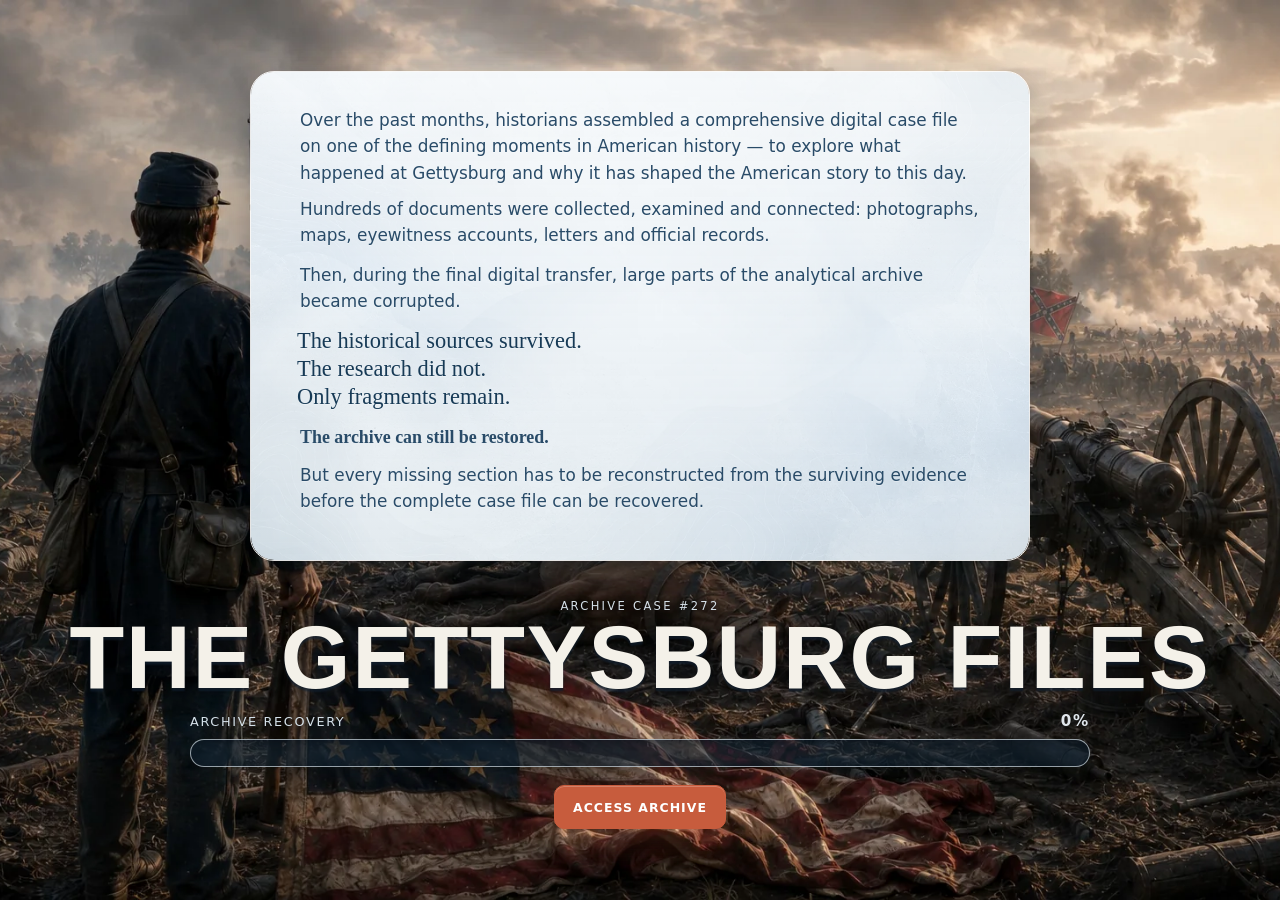
==== commit 2f9501aa: "Add files via upload" ====
--- a/index.html
+++ b/index.html
@@ -43,7 +43,7 @@
 <header class="topbar">
   <div class="brand brand-prologue">
     <div class="brand-copy">
-      <b>THE GETTYSBURG FILES</b>
+      <b aria-label="The Gettysburg Files"><span>THE GETTYSBURG</span><span>FILES</span></b>
       <div class="smallcaps brand-subtitle">Archive Case #272</div>
       <button class="archive-home-button" id="archiveHomeButton" data-next="O0" type="button" hidden>ARCHIVE OVERVIEW</button>
     </div>
--- a/css/prologue.css
+++ b/css/prologue.css
@@ -73,7 +73,6 @@
 .prologue-origin-copy .prologue-fragment-stack span{
   opacity:0;
   transform:translateY(10px);
-  filter:blur(2px);
 }
 .prologue-origin-copy .prologue-story-beat{
   max-width:680px;
@@ -112,15 +111,15 @@
 .run-intro .prologue-origin-copy .prologue-beat-6{animation:prologueBeatIn 1s ease 27.0s forwards}
 .run-intro .prologue-interface{animation:interfaceReveal 1.1s ease 29.5s forwards}
 .run-intro .prologue-access{animation:accessReveal .85s ease 30.4s forwards}
-@keyframes prologueBeatIn{to{opacity:1;transform:none;filter:none}}
-@keyframes prologueFragmentIn{0%{opacity:0;transform:translateY(10px) scale(.985);filter:blur(3px)}65%{filter:blur(0)}100%{opacity:1;transform:none;filter:none}}
+@keyframes prologueBeatIn{to{opacity:1;transform:none}}
+@keyframes prologueFragmentIn{0%{opacity:0;transform:translateY(10px) scale(.985)}100%{opacity:1;transform:none}}
 @media(max-width:760px){
   .prologue-origin-copy{padding:22px 18px}
   .prologue-origin-copy .prologue-fragment-stack span{font-size:clamp(1.18rem,5.4vw,1.65rem)}
 }
 @media(prefers-reduced-motion:reduce){
   .prologue-origin-copy .prologue-story-beat,
-  .prologue-origin-copy .prologue-fragment-stack span{opacity:1;transform:none;filter:none}
+  .prologue-origin-copy .prologue-fragment-stack span{opacity:1;transform:none}
 }
 
 
--- a/css/concept-a-light.css
+++ b/css/concept-a-light.css
@@ -4032,8 +4032,8 @@
 .legend-parallelism,.mark-parallelism{background:rgba(86,143,187,.20) !important;box-shadow:inset 0 -2px 0 rgba(50,105,148,.52)}
 .legend-antithesis{background:rgba(139,103,168,.18) !important;color:#624879}
 .mark-antithesis{border-bottom:3px double rgba(111,72,142,.72);padding-bottom:.02em}
-.legend-metaphor,.mark-metaphor{background:rgba(94,154,111,.21) !important;box-shadow:inset 0 -2px 0 rgba(56,117,73,.52)}
-.legend-final,.mark-final-device,.final-device-target{background:rgba(211,172,74,.24) !important;box-shadow:inset 0 -2px 0 rgba(174,130,30,.58)}
+.legend-metaphor,.mark-metaphor{background:rgba(50,190,188,.22) !important;box-shadow:inset 0 -2px 0 rgba(18,135,139,.58)}
+.legend-final,.mark-final-device{background:rgba(238,145,55,.24) !important;box-shadow:inset 0 -2px 0 rgba(207,101,24,.62)}
 .d1-repetition-clue{padding:0 .08em;border-bottom:2px dotted rgba(80,103,119,.55)}
 .current-passage{border-left:4px solid rgba(80,112,139,.48);padding-left:16px !important}
 
@@ -4106,3 +4106,577 @@
   .final-key-fragment-inputs{grid-template-columns:1fr}
   .current-passage{padding-left:12px !important}
 }
+
+
+/* v66 · post-v65 review refinements */
+/* Prologue: true vertical centring in phase one; larger, slower and more transparent glass copy in phase two. */
+.cold-open{
+  display:flex !important;
+  flex-direction:column !important;
+  justify-content:center !important;
+  align-items:center !important;
+  min-height:100% !important;
+  padding-block:clamp(28px,7vh,72px) !important;
+}
+.prologue-origin-copy{
+  font-size:clamp(1rem,1.32vw,1.16rem) !important;
+  line-height:1.56 !important;
+  background:
+    linear-gradient(180deg,rgba(250,252,253,.72),rgba(232,240,246,.54)),
+    url('../assets/images/glass-topo-fog.webp') center/cover no-repeat !important;
+  backdrop-filter:blur(18px) saturate(1.02) !important;
+  -webkit-backdrop-filter:blur(18px) saturate(1.02) !important;
+}
+.run-intro .prologue-origin-copy .prologue-beat-1{animation:prologueBeatIn 1.15s ease 13.2s forwards !important}
+.run-intro .prologue-origin-copy .prologue-beat-2{animation:prologueBeatIn 1.15s ease 16.25s forwards !important}
+.run-intro .prologue-origin-copy .prologue-beat-3{animation:prologueBeatIn 1.15s ease 19.3s forwards !important}
+.run-intro .prologue-origin-copy .prologue-fragment-stack span:nth-child(1){animation:prologueFragmentIn 1s cubic-bezier(.2,.8,.2,1) 22.15s forwards !important}
+.run-intro .prologue-origin-copy .prologue-fragment-stack span:nth-child(2){animation:prologueFragmentIn 1s cubic-bezier(.2,.8,.2,1) 23.65s forwards !important}
+.run-intro .prologue-origin-copy .prologue-fragment-stack span:nth-child(3){animation:prologueFragmentIn 1s cubic-bezier(.2,.8,.2,1) 25.15s forwards !important}
+.run-intro .prologue-origin-copy .prologue-beat-5{animation:prologueBeatIn 1.15s ease 27.45s forwards !important}
+.run-intro .prologue-origin-copy .prologue-beat-6{animation:prologueBeatIn 1.15s ease 30s forwards !important}
+.run-intro .prologue-interface{animation:interfaceReveal 1.1s ease 33.2s forwards !important}
+.run-intro .prologue-access{animation:accessReveal .85s ease 34.05s forwards !important}
+@media (min-width:761px) and (max-height:800px){
+  .prologue-origin-copy{font-size:.92rem !important;line-height:1.46 !important}
+}
+
+/* Header labels stay subordinate, right-aligned and unbroken. */
+.header-recovery-cluster .keymini{
+  font-size:clamp(.58rem,.72vw,.72rem) !important;
+  line-height:1.15 !important;
+  letter-spacing:.11em !important;
+  white-space:nowrap !important;
+  text-align:right !important;
+}
+.case-progress-mini span{
+  font-size:clamp(.49rem,.62vw,.58rem) !important;
+  line-height:1.1 !important;
+  letter-spacing:.07em !important;
+  white-space:nowrap !important;
+  text-align:right !important;
+}
+.case-progress-mini strong{font-size:.61rem !important;text-align:right !important}
+@media (max-width:620px){
+  .header-recovery-cluster .keymini{font-size:.54rem !important;letter-spacing:.075em !important}
+  .case-progress-mini span{font-size:.48rem !important}
+}
+
+/* Tablet directory crop: remove substantially more sky and keep the house/tree high in frame. */
+@media (min-width:621px) and (max-width:1180px){
+  body.archive-overview-mode .shell::before{background-position:center bottom !important}
+}
+
+/* Device records: readable hierarchy and direct word marking. */
+.cumulative-device-speech .muted-passage{
+  font-size:.86em !important;
+  line-height:1.62 !important;
+  color:#71808d !important;
+  opacity:.76 !important;
+}
+.cumulative-device-speech .focus-passage,
+.cumulative-device-speech .current-passage{
+  font-size:1em !important;
+  line-height:1.8 !important;
+}
+.speech-word{
+  display:inline !important;
+  border:0 !important;
+  margin:0 !important;
+  padding:.02em .045em !important;
+  border-radius:3px !important;
+  background:transparent !important;
+  color:inherit !important;
+  font:inherit !important;
+  line-height:inherit !important;
+  cursor:pointer !important;
+}
+.speech-word:hover,.speech-word:focus-visible{background:rgba(82,112,136,.12) !important;outline:none !important}
+.speech-word.selected,.speech-word.contrast-selected{background:rgba(84,110,130,.20) !important;box-shadow:inset 0 0 0 1px rgba(63,91,112,.38) !important}
+.speech-word:disabled{cursor:default !important;opacity:1 !important}
+
+/* Yellow = repetition; blue underline = parallelism; purple = antithesis. */
+.legend-repetition,.mark-repetition{
+  background:rgba(244,210,79,.43) !important;
+  box-shadow:inset 0 -2px 0 rgba(188,145,18,.58) !important;
+  color:inherit !important;
+}
+.legend-parallelism{background:rgba(72,133,182,.14) !important;color:#315f82 !important;border-bottom:3px solid rgba(46,111,164,.78)}
+.mark-parallelism{
+  background:transparent !important;
+  box-shadow:none !important;
+  text-decoration-line:underline !important;
+  text-decoration-color:#2d78b3 !important;
+  text-decoration-thickness:3px !important;
+  text-underline-offset:.16em !important;
+}
+.mark-repetition.mark-parallelism{
+  background:rgba(244,210,79,.43) !important;
+  box-shadow:inset 0 -2px 0 rgba(188,145,18,.58) !important;
+}
+.legend-antithesis,.mark-antithesis{
+  background:rgba(151,102,185,.28) !important;
+  color:#51366a !important;
+  border-bottom:0 !important;
+  box-shadow:inset 0 -2px 0 rgba(103,58,139,.48) !important;
+}
+.antithesis-core{font-weight:800 !important}
+.d1-repetition-clue{border:0 !important;padding:0 !important}
+
+/* D01 label restoration keeps the notes in place and adds labels to the left-hand progression. */
+.d1-label-assignment-grid{grid-template-columns:minmax(0,1.2fr) minmax(220px,.8fr) !important}
+.d1-note-pool{gap:0 !important}
+.d1-note-arrow{padding:8px 0 !important}
+.d1-example{position:relative;opacity:1 !important;padding-top:15px !important}
+.d1-example.has-stage{padding-top:43px !important}
+.assigned-stage-tag{
+  position:absolute;top:10px;left:12px;right:12px;
+  display:block;padding:6px 9px;border-radius:7px;
+  background:rgba(225,235,242,.72);color:#365d78;
+  font-size:.61rem;line-height:1.15;letter-spacing:.12em;font-weight:850;text-transform:uppercase;
+}
+.d1-layer-label.assigned{opacity:.34 !important}
+.d1-example [data-emphasis]{font-weight:inherit}
+.d1-example.verified [data-emphasis]{font-weight:850 !important}
+.compact-analysis-progression{max-width:520px;margin:18px auto 0 !important}
+.compact-analysis-progression .analysis-step{text-align:center;padding:12px 16px !important}
+
+/* D02 is a single continuous workflow rather than a slider. */
+.structure-formula{width:max-content;max-width:100%;margin:10px auto 18px;padding:10px 18px;border-radius:10px;background:rgba(72,133,182,.11);color:#315f82}
+.antithesis-stage{margin-top:28px;padding-top:22px;border-top:1px solid rgba(84,109,127,.2)}
+.antithesis-vs{display:grid;grid-template-columns:minmax(95px,1fr) auto minmax(95px,1fr);align-items:center;gap:14px;width:min(520px,100%);margin:20px auto;padding:15px;border:1px solid rgba(91,111,128,.28);border-radius:14px;background:rgba(255,255,255,.58)}
+.antithesis-vs span{min-height:42px;display:grid;place-items:center;padding:8px;border-radius:9px;background:rgba(151,102,185,.12);font-weight:850;letter-spacing:.08em}
+.antithesis-vs b{color:#6c4a82;letter-spacing:.16em}
+
+/* D03: scanning restores equal visual weight; the target phrase is visually neutral until found. */
+.birth-return-target{
+  border:0 !important;border-radius:0 !important;padding:0 !important;
+  background:transparent !important;color:inherit !important;font:inherit !important;
+  cursor:pointer;text-decoration:none !important;box-shadow:none !important;
+}
+.birth-return-target:hover,.birth-return-target:focus-visible{background:rgba(82,112,136,.10) !important;outline:none !important}
+.d3-metaphor-speech.scan-mode p{
+  font-size:1em !important;line-height:1.8 !important;color:#253f54 !important;opacity:1 !important;
+}
+.d3-metaphor-speech.scan-mode .current-passage{border-left-color:transparent !important}
+.metaphor-meaning-sequence{display:grid;gap:0;margin-top:18px}
+.context-meaning-entry{display:grid;gap:8px;padding:18px 20px;border:1px solid rgba(81,111,132,.26);border-radius:13px;background:rgba(255,255,255,.62)}
+.context-meaning-entry p{margin:.55rem 0 0}
+.context-meaning-entry textarea{width:100%;box-sizing:border-box;resize:vertical;padding:13px 14px;border:1px solid rgba(85,110,128,.35);border-radius:10px;background:rgba(255,255,255,.82);color:inherit;font:inherit;line-height:1.5}
+.metaphor-briefing .analysis-step{padding:19px 22px !important}
+.metaphor-briefing .analysis-step p{padding:0 4px !important;margin:.6rem 0 0 !important}
+
+@media (max-width:620px){
+  .d1-label-assignment-grid{grid-template-columns:1fr !important}
+  .d1-function-pool{margin-top:18px}
+  .antithesis-vs{grid-template-columns:minmax(0,1fr) auto minmax(0,1fr);gap:8px;padding:10px}
+}
+
+/* v66b · keep the right header cluster inside its grid column. */
+.header-recovery-cluster{
+  width:100% !important;
+  max-width:100% !important;
+  min-width:0 !important;
+  justify-self:stretch !important;
+}
+
+/* v66c · tablet header geometry and restrained D-record titles. */
+.screen[data-case="D"].active > .archivehead h2{
+  font-size:clamp(2rem,4.15vw,3rem) !important;
+  letter-spacing:.005em !important;
+}
+@media (min-width:1001px) and (max-width:1180px){
+  .topbar{
+    grid-template-columns:minmax(0,1fr) minmax(360px,46vw) !important;
+    column-gap:24px !important;
+    padding-inline:28px !important;
+  }
+  .brand-copy b{
+    font-size:clamp(2.3rem,4vw,2.75rem) !important;
+    max-width:none !important;
+    white-space:nowrap !important;
+  }
+  .header-recovery-cluster{padding-left:8px !important}
+}
+@media (min-width:761px) and (max-width:1000px){
+  .topbar{
+    grid-template-columns:minmax(260px,.92fr) minmax(0,1.08fr) !important;
+    column-gap:18px !important;
+    padding-inline:18px !important;
+  }
+  .brand-copy b{
+    font-size:clamp(2.15rem,5vw,2.65rem) !important;
+    max-width:11ch !important;
+  }
+  .header-recovery-cluster{
+    width:100% !important;
+    max-width:100% !important;
+    padding-left:0 !important;
+  }
+}
+
+/* v67 · deliberate D-record reading flow, five visible device records and distinct annotations. */
+#d2ContextWorkflow,
+#d2ContextWorkflow .subfile-head,
+#d3ReturnStage,
+#d3Briefing,
+#d5PassageWorkflow{
+  scroll-margin-top:clamp(108px,14vh,150px) !important;
+}
+
+.verify-result-row{
+  display:grid;
+  grid-template-columns:max-content minmax(260px,1fr);
+  align-items:center;
+  justify-content:center;
+  gap:16px;
+  margin-top:18px;
+}
+.verify-result-row .actions{margin:0 !important}
+.verify-result-row .compact-recovery-result{
+  margin:0 !important;
+  padding:12px 16px !important;
+  min-height:0 !important;
+}
+.verify-result-row .compact-recovery-result p{margin:.35rem 0 0 !important}
+
+.device-record-continuation{margin-top:28px !important}
+.embedded-device-head{
+  margin:0 0 18px;
+  padding:18px 20px;
+  border:1px solid rgba(77,109,132,.26);
+  border-radius:14px;
+  background:rgba(235,242,247,.68);
+}
+.embedded-device-head h3{margin:.25rem 0 0;font-size:clamp(1.35rem,2.6vw,2rem)}
+
+/* Turquoise is reserved for the birth semantic field; green remains a recovery/status colour. */
+.legend-metaphor,.mark-metaphor{
+  background:rgba(50,190,188,.22) !important;
+  color:#155f63 !important;
+  border-bottom:0 !important;
+  box-shadow:inset 0 -2px 0 rgba(18,135,139,.58) !important;
+}
+.birth-return-target.mark-metaphor{
+  background:rgba(50,190,188,.22) !important;
+  color:#155f63 !important;
+  box-shadow:inset 0 -2px 0 rgba(18,135,139,.58) !important;
+  border-radius:3px !important;
+  padding:0 .08em !important;
+}
+
+/* Orange identifies the dominant three-part closing formula only after verification. */
+.legend-final{
+  background:rgba(238,145,55,.24) !important;
+  color:#8a4517 !important;
+  box-shadow:inset 0 -2px 0 rgba(207,101,24,.62) !important;
+}
+.final-device-target:not(.mark-final-device){
+  background:transparent !important;
+  color:inherit !important;
+  box-shadow:none !important;
+}
+.mark-final-device{
+  background:rgba(238,145,55,.28) !important;
+  color:#713710 !important;
+  box-shadow:inset 0 -3px 0 rgba(207,101,24,.68) !important;
+  border-radius:3px !important;
+  padding:0 .08em !important;
+}
+
+#d5PassageWorkflow{margin-top:20px}
+
+@media (max-width:720px){
+  .verify-result-row{grid-template-columns:1fr;gap:10px}
+  .verify-result-row .actions{justify-content:center !important}
+  .embedded-device-head{padding:15px 16px}
+}
+
+/* Ensure staged D content cannot be made visible by its layout display rules before verification. */
+#d2ContextWorkflow[hidden],
+#d2AntithesisStage[hidden],
+#d2AntithesisProgression[hidden],
+#d3ReturnStage[hidden],
+#d3MeaningStage[hidden],
+#d3FunctionStage[hidden],
+#d3Briefing[hidden],
+#d5PassageWorkflow[hidden]{
+  display:none !important;
+}
+
+/* v68 · project-wide hierarchy, transmission gates and a true glass prologue */
+
+/* Prologue: the glass treatment belongs to the panel surface, never to its text. */
+.prologue-origin-copy{
+  position:relative !important;
+  isolation:isolate !important;
+  background:transparent !important;
+  backdrop-filter:none !important;
+  -webkit-backdrop-filter:none !important;
+}
+.prologue-origin-copy::after{
+  content:"";
+  position:absolute;
+  inset:0;
+  z-index:0;
+  pointer-events:none;
+  background:
+    linear-gradient(180deg,rgba(248,252,255,.76),rgba(224,236,244,.60)),
+    url('../assets/images/glass-topo-fog.webp') center/cover no-repeat;
+  backdrop-filter:blur(15px) saturate(1.04);
+  -webkit-backdrop-filter:blur(15px) saturate(1.04);
+}
+.prologue-origin-copy::before{z-index:2 !important}
+.prologue-origin-copy > *{position:relative;z-index:1}
+.prologue-origin-copy .prologue-story-beat,
+.prologue-origin-copy .prologue-fragment-stack span{
+  filter:none !important;
+  will-change:opacity,transform;
+}
+@keyframes prologueBeatIn{to{opacity:1;transform:none}}
+@keyframes prologueFragmentIn{0%{opacity:0;transform:translateY(10px) scale(.985)}100%{opacity:1;transform:none}}
+
+/* The project mark has priority and is always composed in exactly two lines. */
+.topbar{
+  grid-template-columns:minmax(340px,1fr) minmax(300px,410px) !important;
+  column-gap:clamp(22px,3vw,44px) !important;
+  padding:16px clamp(22px,4vw,54px) 15px !important;
+}
+.brand,.brand-copy{min-width:0 !important}
+.brand-copy b{
+  display:block !important;
+  width:max-content !important;
+  max-width:100% !important;
+  font-size:clamp(2.25rem,4.15vw,3.25rem) !important;
+  line-height:.88 !important;
+  letter-spacing:.006em !important;
+  white-space:normal !important;
+}
+.brand-copy b span{
+  display:block;
+  white-space:nowrap;
+}
+.header-recovery-cluster{
+  width:min(100%,410px) !important;
+  max-width:410px !important;
+  justify-self:end !important;
+}
+.header-recovery-cluster .keymini{
+  font-size:clamp(.52rem,.66vw,.66rem) !important;
+  letter-spacing:.12em !important;
+  white-space:nowrap !important;
+  text-align:right !important;
+}
+.header-recovery-cluster .progresswrap{width:100% !important;max-width:410px !important}
+
+/* Every concrete file uses the same compact, one-line heading grammar. */
+.screen[data-case]:not([data-id$="0"]) > .archivehead,
+.screen[data-id="K0"] > .archivehead{
+  display:grid !important;
+  grid-template-columns:minmax(0,1fr) minmax(245px,34%) !important;
+  align-items:end !important;
+  gap:clamp(22px,3vw,44px) !important;
+  min-height:116px;
+  padding-bottom:18px !important;
+  margin-bottom:24px !important;
+}
+.screen[data-case]:not([data-id$="0"]) > .archivehead > :first-child,
+.screen[data-id="K0"] > .archivehead > :first-child{min-width:0 !important}
+.screen[data-case]:not([data-id$="0"]) > .archivehead .kicker,
+.screen[data-id="K0"] > .archivehead .kicker{
+  display:block !important;
+  max-width:100% !important;
+  font-size:clamp(.61rem,.8vw,.74rem) !important;
+  line-height:1.15 !important;
+  letter-spacing:.15em !important;
+  white-space:nowrap !important;
+}
+.screen[data-case]:not([data-id$="0"]) > .archivehead h2,
+.screen[data-id="K0"] > .archivehead h2{
+  max-width:100% !important;
+  margin:.18em 0 0 !important;
+  font-size:clamp(2rem,4.15vw,3.35rem) !important;
+  line-height:.96 !important;
+  letter-spacing:.004em !important;
+  white-space:nowrap !important;
+  overflow:visible !important;
+}
+.screen[data-case]:not([data-id$="0"]) > .archivehead .status,
+.screen[data-id="K0"] > .archivehead .status{
+  display:grid !important;
+  width:100% !important;
+  min-width:0 !important;
+  gap:8px !important;
+  align-self:end !important;
+  justify-self:stretch !important;
+  text-align:right !important;
+  font-size:clamp(.62rem,.78vw,.75rem) !important;
+  line-height:1.15 !important;
+  letter-spacing:.08em !important;
+  white-space:nowrap !important;
+}
+.case-status-label{
+  width:100%;
+  min-width:0;
+  text-align:right;
+  white-space:nowrap;
+}
+.case-progress-mini{
+  display:grid !important;
+  grid-template-columns:minmax(0,1fr) auto !important;
+  grid-template-areas:"bar bar" "label percent" !important;
+  align-items:center !important;
+  gap:5px 12px !important;
+  width:100% !important;
+  max-width:330px !important;
+  margin-left:auto !important;
+}
+.case-progress-mini .progressline{grid-area:bar;height:5px !important;width:100% !important}
+.case-progress-mini span{
+  grid-area:label;
+  text-align:left !important;
+  font-size:clamp(.48rem,.6vw,.56rem) !important;
+  line-height:1.1 !important;
+  letter-spacing:.075em !important;
+  white-space:nowrap !important;
+}
+.case-progress-mini strong{
+  grid-area:percent;
+  text-align:right !important;
+  font-size:.6rem !important;
+  line-height:1.1 !important;
+}
+
+/* Instruction cards are direct archive transmissions and use the same blue edge as file overviews. */
+.screen[data-case] .narrative-setup:not(.case-overview-story){
+  position:relative;
+  border-left-color:var(--v61-navy) !important;
+  padding:22px clamp(22px,3vw,34px) 20px !important;
+}
+.archive-transmission-label{
+  display:flex;
+  align-items:center;
+  gap:10px;
+  margin:0 0 14px;
+  color:var(--v61-slate);
+  font-family:Inter,system-ui,sans-serif;
+  font-size:.64rem;
+  font-weight:850;
+  line-height:1;
+  letter-spacing:.17em;
+  text-transform:uppercase;
+}
+.transmission-signal{
+  width:27px;
+  height:27px;
+  display:flex;
+  align-items:flex-end;
+  justify-content:center;
+  gap:2px;
+  padding:7px;
+  border:1px solid rgba(41,75,104,.38);
+  border-radius:50%;
+  background:rgba(255,255,255,.44);
+  box-shadow:inset 0 1px 0 rgba(255,255,255,.72);
+}
+.transmission-signal i{display:block;width:2px;border-radius:2px;background:var(--v61-navy)}
+.transmission-signal i:nth-child(1){height:5px;opacity:.55}
+.transmission-signal i:nth-child(2){height:9px;opacity:.75}
+.transmission-signal i:nth-child(3){height:13px}
+.instruction-gate-actions{
+  display:flex;
+  justify-content:flex-end;
+  align-items:center;
+  min-height:42px;
+  margin-top:18px;
+  padding-top:15px;
+  border-top:1px solid rgba(65,96,121,.16);
+}
+.instruction-gate-button{
+  min-width:154px;
+  background:rgba(255,255,255,.44) !important;
+}
+.instruction-gate-opened{
+  display:inline-flex;
+  align-items:center;
+  gap:7px;
+  color:var(--v61-sage);
+  font-family:Inter,system-ui,sans-serif;
+  font-size:.64rem;
+  font-weight:850;
+  letter-spacing:.13em;
+  text-transform:uppercase;
+}
+.instruction-gated-content[hidden]{display:none !important}
+.instruction-gated-content{animation:recordOpen .38s ease both}
+@keyframes recordOpen{from{opacity:0;transform:translateY(8px)}to{opacity:1;transform:none}}
+
+@media (min-width:621px) and (max-width:1180px){
+  .topbar{
+    grid-template-columns:minmax(360px,1fr) minmax(300px,390px) !important;
+    column-gap:24px !important;
+    padding-inline:24px !important;
+  }
+  .brand-copy b{font-size:clamp(2.35rem,5vw,3rem) !important}
+  .header-recovery-cluster{max-width:390px !important}
+  .screen[data-case]:not([data-id$="0"]) > .archivehead,
+  .screen[data-id="K0"] > .archivehead{
+    grid-template-columns:minmax(0,1fr) minmax(235px,35%) !important;
+  }
+  .screen[data-case]:not([data-id$="0"]) > .archivehead h2,
+  .screen[data-id="K0"] > .archivehead h2{
+    font-size:clamp(1.92rem,4.6vw,3rem) !important;
+  }
+}
+
+@media (max-width:620px){
+  .topbar{
+    grid-template-columns:1fr !important;
+    gap:14px !important;
+    padding:14px 16px !important;
+  }
+  .brand-copy b{font-size:clamp(2rem,10.5vw,2.7rem) !important}
+  .header-recovery-cluster{width:100% !important;max-width:none !important}
+  .header-recovery-cluster .keymini{font-size:.52rem !important}
+  .screen[data-case]:not([data-id$="0"]) > .archivehead,
+  .screen[data-id="K0"] > .archivehead{
+    grid-template-columns:1fr !important;
+    gap:13px !important;
+    min-height:0 !important;
+  }
+  .screen[data-case]:not([data-id$="0"]) > .archivehead h2,
+  .screen[data-id="K0"] > .archivehead h2{
+    font-size:clamp(1.46rem,7.2vw,2.15rem) !important;
+  }
+  .screen[data-case]:not([data-id$="0"]) > .archivehead .kicker,
+  .screen[data-id="K0"] > .archivehead .kicker{
+    font-size:clamp(.54rem,2.6vw,.66rem) !important;
+    letter-spacing:.11em !important;
+  }
+  .screen[data-case]:not([data-id$="0"]) > .archivehead .status,
+  .screen[data-id="K0"] > .archivehead .status{
+    width:100% !important;
+    text-align:right !important;
+  }
+  .case-progress-mini{max-width:none !important}
+  .instruction-gate-actions{justify-content:center}
+}
+
+/* v68a · keep the status line above, never beside, the case progress bar. */
+.screen[data-case]:not([data-id$="0"]) > .archivehead .status,
+.screen[data-id="K0"] > .archivehead .status{
+  grid-template-columns:minmax(0,1fr) !important;
+  grid-template-rows:auto auto !important;
+  grid-auto-flow:row !important;
+}
+.case-status-label,
+.case-progress-mini{
+  grid-column:1 !important;
+}
+@media (max-width:620px){
+  .brand-copy b{
+    width:100% !important;
+    font-size:clamp(1.6rem,8.4vw,2.15rem) !important;
+    letter-spacing:0 !important;
+  }
+}
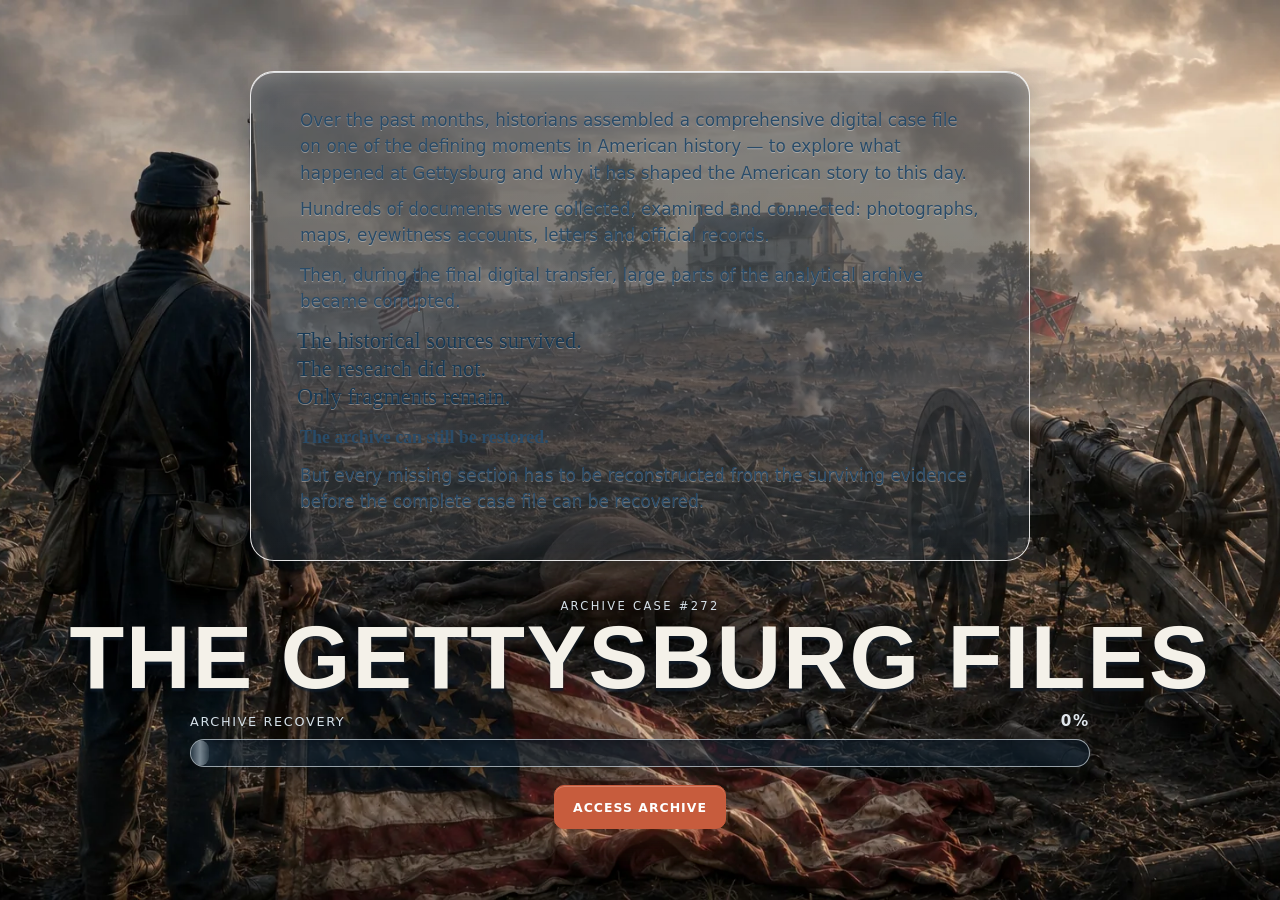
==== commit 921f8eed: "Add files via upload" ====
--- a/index.html
+++ b/index.html
@@ -220,8 +220,9 @@
       <div class="kicker">RECOVERY COMPLETE</div>
       <h2>ARCHIVE CASE #272 · FULLY RESTORED</h2>
       <p>The battlefield, the historical context, Lincoln's words, the line of argument and the language patterns recovered across the four files have been reconnected.</p>
-      <p class="final-archive-cliffhanger">The archive is complete. The final question is not.</p>
-      <div class="actions"><button class="btn primary" id="openEpilogueFromRecovery" type="button">OPEN FINAL ANALYST FILE</button></div>
+      <p class="final-archive-cliffhanger">The archive has been fully restored. You can now proceed to the final writing task or return to the restored files for review.</p>
+      <p class="final-archive-note">As long as you keep this page open and do not reload it, all restored files and recovered results remain available for reference.</p>
+      <div class="actions final-complete-actions"><button class="btn ghost" id="returnToRestoredFilesFromComplete" type="button">RETURN TO FILE DIRECTORY</button><button class="btn primary" id="openEpilogueFromRecovery" type="button">OPEN FINAL ANALYST FILE</button></div>
     </div>
   </div>
 </div>
@@ -243,7 +244,7 @@
       <div class="smallcaps" id="fragmentRevealLabel">MASTER KEY FRAGMENT RECOVERED</div>
       <div class="fragment-reveal-value" id="fragmentRevealValue"></div>
       <p id="fragmentRevealNote">Record this code fragment. You will need it later to reconstruct the Master Recovery Key and restore the complete archive.</p>
-      <div class="actions fragment-confirm-actions"><button class="btn primary" id="recordFragmentButton" type="button">I HAVE RECORDED THE FRAGMENT</button></div>
+      <div class="actions fragment-confirm-actions" hidden><button class="btn primary" id="recordFragmentButton" type="button">I HAVE RECORDED THE FRAGMENT</button></div>
       <div class="actions fragment-return-actions" id="fragmentReturnActions" hidden><button class="btn primary" id="recoveryContinueButton" type="button">RETURN TO ARCHIVE</button></div>
     </div>
   </div>
--- a/css/concept-a-light.css
+++ b/css/concept-a-light.css
@@ -4680,3 +4680,411 @@
     letter-spacing:0 !important;
   }
 }
+
+/* v69 · project-wide heading, briefing, device-flow and recovery unification */
+
+/* Keep the prologue text itself sharp; only the glass surface behind it is blurred. */
+.prologue-origin-copy,
+.prologue-origin-copy *{
+  filter:none !important;
+  text-shadow:none !important;
+}
+.prologue-origin-copy{
+  backdrop-filter:none !important;
+  -webkit-backdrop-filter:none !important;
+}
+.prologue-origin-copy::after{
+  background:
+    linear-gradient(180deg,rgba(248,252,255,.72),rgba(224,236,244,.56)),
+    url('../assets/images/glass-topo-fog.webp') center/cover no-repeat !important;
+  backdrop-filter:blur(14px) saturate(1.02) !important;
+  -webkit-backdrop-filter:blur(14px) saturate(1.02) !important;
+}
+
+/* Global header: project mark always remains exactly two lines and retains priority. */
+.topbar{
+  grid-template-columns:minmax(410px,1fr) minmax(285px,390px) !important;
+}
+.brand-copy b{
+  width:max-content !important;
+  max-width:100% !important;
+}
+.brand-copy b span{display:block !important;white-space:nowrap !important}
+.header-recovery-cluster{max-width:390px !important}
+.header-recovery-cluster .progressmeta{width:100%;justify-content:flex-end;gap:18px}
+.header-recovery-cluster .progressmeta span:first-child{
+  min-width:0;
+  flex:1;
+  text-align:right;
+  white-space:nowrap;
+}
+.header-recovery-cluster .progressmeta span:last-child{
+  flex:0 0 auto;
+  text-align:right;
+}
+
+/* File-overview heading strips: fixed left/right columns without overlap. */
+body.file-overview-mode .screen.active > .archivehead{
+  display:grid !important;
+  grid-template-columns:minmax(0,1fr) minmax(245px,33%) !important;
+  align-items:end !important;
+  column-gap:clamp(24px,3vw,46px) !important;
+  min-height:0 !important;
+  margin:0 0 24px !important;
+  padding:14px 8px 18px !important;
+}
+body.file-overview-mode .screen.active > .archivehead > :first-child{min-width:0 !important}
+body.file-overview-mode .screen.active > .archivehead .kicker{
+  white-space:nowrap !important;
+  font-size:clamp(.62rem,.78vw,.75rem) !important;
+}
+body.file-overview-mode .screen.active > .archivehead h2{
+  max-width:100% !important;
+  margin:.14em 0 0 !important;
+  font-size:clamp(2.2rem,4.25vw,4.1rem) !important;
+  line-height:.92 !important;
+  white-space:nowrap !important;
+  overflow:visible !important;
+}
+body.file-overview-mode .screen.active > .archivehead .status{
+  width:100% !important;
+  min-width:0 !important;
+  display:grid !important;
+  grid-template-columns:1fr !important;
+  gap:8px !important;
+  align-self:end !important;
+  justify-items:end !important;
+  text-align:right !important;
+  white-space:nowrap !important;
+  font-size:clamp(.66rem,.82vw,.82rem) !important;
+}
+body.file-overview-mode .screen.active > .archivehead .case-progress-mini{
+  width:min(100%,320px) !important;
+  max-width:320px !important;
+  margin-left:auto !important;
+  justify-self:end !important;
+}
+body.file-overview-mode .screen.active > .archivehead .case-progress-mini span,
+body.file-overview-mode .screen.active > .archivehead .case-progress-mini strong{
+  text-align:right !important;
+}
+body.file-overview-mode .screen.active > .archivehead .case-progress-mini span{
+  justify-self:end !important;
+}
+
+/* Concrete file pages: reduce the oversized gap below the sticky header. */
+body:not(.file-overview-mode):not(.archive-overview-mode) main{
+  padding-top:20px !important;
+}
+.screen[data-case]:not([data-id$="0"]) > .archivehead,
+.screen[data-id="K0"] > .archivehead{
+  min-height:0 !important;
+  margin-top:0 !important;
+  margin-bottom:20px !important;
+  padding-top:0 !important;
+  padding-bottom:18px !important;
+}
+.screen[data-case]:not([data-id$="0"]) > .archivehead h2,
+.screen[data-id="K0"] > .archivehead h2{
+  font-size:clamp(2rem,3.7vw,3.15rem) !important;
+}
+
+/* All direct file instructions use one blue Archive Briefing language. */
+.screen[data-case] .narrative-setup:not(.case-overview-story){
+  border-left-color:var(--v61-navy) !important;
+}
+.archive-transmission-label{display:none !important}
+.archive-briefing-label,
+.analyst-briefing-title{
+  display:flex;
+  align-items:center;
+  gap:10px;
+  margin:0 0 14px;
+  color:var(--v61-slate);
+  font-family:Inter,system-ui,sans-serif;
+  font-size:.65rem;
+  font-weight:850;
+  line-height:1;
+  letter-spacing:.16em;
+  text-transform:uppercase;
+}
+.archive-briefing-icon,
+.analyst-briefing-icon{
+  width:31px;
+  height:31px;
+  flex:0 0 31px;
+  display:grid;
+  place-items:center;
+  border:1px solid rgba(41,75,104,.34);
+  border-radius:9px;
+  background:rgba(255,255,255,.48);
+  box-shadow:inset 0 1px 0 rgba(255,255,255,.75);
+}
+.archive-briefing-icon svg,
+.analyst-briefing-icon svg{
+  width:23px;
+  height:23px;
+  stroke:var(--v61-navy);
+  stroke-width:1.8;
+  stroke-linecap:round;
+  stroke-linejoin:round;
+}
+.analyst-briefing-title{margin-bottom:12px}
+.analyst-briefing-title .smallcaps{color:inherit !important;font-size:inherit !important;letter-spacing:inherit !important;font-weight:inherit !important}
+.instruction-gate-button,
+.ready-action{
+  color:#fff !important;
+  background:var(--v61-navy) !important;
+  border-color:var(--v61-navy) !important;
+}
+.instruction-gate-button:hover,
+.ready-action:hover{background:var(--v61-navy-deep) !important;border-color:var(--v61-navy-deep) !important}
+.completed-action{background:var(--v61-sage) !important;border-color:var(--v61-sage) !important}
+
+/* D02 is one record: parallelism and antithesis remain visually connected. */
+#d2AntithesisStage{margin-top:22px !important}
+#d2AntithesisRecovered{
+  padding:18px 20px 20px !important;
+}
+#d2AntithesisRecovered .embedded-analysis-progression{
+  margin:18px 0 0 !important;
+  padding-top:16px;
+  border-top:1px solid rgba(79,119,93,.28);
+}
+#d2AntithesisRecovered .analysis-step{
+  background:rgba(255,255,255,.56) !important;
+  border-color:rgba(79,119,93,.28) !important;
+}
+#d2AntithesisRecovered .analysis-arrow{color:var(--v61-sage) !important}
+
+/* D03 metaphor identification: input left, verified explanation right. */
+.metaphor-image-grid{
+  display:grid;
+  grid-template-columns:minmax(0,1fr);
+  gap:20px;
+  align-items:stretch;
+}
+.metaphor-image-grid:has(.metaphor-image-explanation.show){
+  grid-template-columns:minmax(0,.95fr) minmax(0,1.05fr);
+}
+.metaphor-image-entry,
+.metaphor-image-explanation{
+  min-width:0;
+  border-radius:15px;
+}
+.metaphor-image-entry{
+  padding:20px;
+  border:1px solid rgba(73,103,128,.23);
+  background:rgba(255,255,255,.54);
+}
+.metaphor-image-entry input{width:100%;padding:13px 14px;border-radius:10px}
+.metaphor-image-entry .actions{justify-content:flex-start !important;margin-top:14px !important}
+.metaphor-image-explanation{
+  margin:0 !important;
+  padding:21px 22px !important;
+  align-self:stretch;
+}
+#d3ReturnStage{margin-top:24px !important}
+#d3ReturnStage .actions{margin-top:18px !important}
+.metaphor-analysis-briefing{margin-bottom:20px !important}
+
+/* Final formula is not coloured until it has been located and verified. */
+.final-phrase-select{
+  appearance:none;
+  -webkit-appearance:none;
+  border:0;
+  margin:0;
+  padding:0 .08em;
+  background:transparent;
+  color:inherit;
+  font:inherit;
+  line-height:inherit;
+  cursor:pointer;
+  border-radius:3px;
+}
+.final-phrase-select:hover,
+.final-phrase-select:focus-visible{background:rgba(41,75,104,.10);outline:1px dashed rgba(41,75,104,.45)}
+.final-phrase-select.selected{background:rgba(41,75,104,.18) !important;box-shadow:inset 0 -2px 0 rgba(41,75,104,.55) !important}
+.closing-formula-task{margin-top:24px;padding-top:20px;border-top:1px solid rgba(73,103,128,.18)}
+#d5DeviceAnalysis{margin-top:24px}
+.d5-device-briefing{margin-top:18px !important}
+.device-overlap-explanation{
+  display:grid;
+  gap:8px;
+  margin:14px 0;
+}
+.device-overlap-explanation p{
+  margin:0 !important;
+  padding:11px 13px;
+  border:1px solid rgba(79,119,93,.23);
+  border-radius:10px;
+  background:rgba(255,255,255,.48);
+}
+
+/* Recovery overlays: every action has breathing room inside the fragment card. */
+.fragment-reveal{
+  padding:30px 30px 36px !important;
+}
+.fragment-reveal p{margin:18px auto 0 !important}
+.fragment-confirm-actions,
+.fragment-return-actions{
+  margin-top:26px !important;
+  margin-bottom:0 !important;
+  padding-bottom:0 !important;
+  justify-content:center !important;
+}
+.fragment-reveal .btn{margin-bottom:0 !important}
+.recovery-overlay-panel{padding-bottom:34px !important}
+.final-protocol-primary{justify-content:center !important;margin-top:26px !important}
+#finalArchiveEnterKey{min-width:190px}
+
+/* Project-wide status semantics: grey = locked, blue = ready, green = complete. */
+.archive-file-card.locked,
+.master-key-directory-card.locked{border-color:rgba(122,134,145,.48) !important}
+.archive-file-card.locked .archive-file-state,
+.master-key-directory-card.locked .master-directory-status{color:#7b8791 !important}
+.archive-file-card.available,
+.master-key-directory-card.available{border-color:rgba(41,75,104,.64) !important}
+.archive-file-card.available .archive-file-state,
+.master-key-directory-card.available .master-directory-status{color:var(--v61-navy) !important}
+.archive-file-card.available .archive-file-open,
+.master-key-directory-card.available #overviewOpenMasterKey{
+  color:#fff !important;
+  background:var(--v61-navy) !important;
+  border-color:var(--v61-navy) !important;
+}
+.archive-file-card.restored{border-color:rgba(79,119,93,.64) !important}
+.archive-file-card.restored .archive-file-state{color:var(--v61-sage) !important}
+.archive-file-card.restored .archive-file-open{background:var(--v61-sage) !important;border-color:var(--v61-sage) !important}
+
+@media (min-width:621px) and (max-width:1180px){
+  .topbar{grid-template-columns:minmax(390px,1fr) minmax(285px,365px) !important}
+  .brand-copy b{font-size:clamp(2.15rem,4.55vw,2.9rem) !important}
+  .header-recovery-cluster{max-width:365px !important}
+  body.file-overview-mode .screen.active > .archivehead{
+    grid-template-columns:minmax(0,1fr) minmax(230px,34%) !important;
+  }
+  body.file-overview-mode .screen.active > .archivehead h2{
+    font-size:clamp(2rem,4.8vw,3.35rem) !important;
+  }
+}
+
+@media (max-width:760px){
+  .topbar{grid-template-columns:1fr !important}
+  .brand-copy b{font-size:clamp(1.9rem,8.8vw,2.55rem) !important}
+  body.file-overview-mode .screen.active > .archivehead{
+    grid-template-columns:1fr !important;
+    gap:14px !important;
+  }
+  body.file-overview-mode .screen.active > .archivehead h2{
+    font-size:clamp(1.8rem,8vw,2.85rem) !important;
+  }
+  body.file-overview-mode .screen.active > .archivehead .status{justify-items:stretch !important}
+  body.file-overview-mode .screen.active > .archivehead .case-progress-mini{max-width:none !important}
+  .metaphor-image-grid:has(.metaphor-image-explanation.show){grid-template-columns:1fr}
+  .fragment-reveal{padding:24px 18px 28px !important}
+}
+
+/* Final tablet safeguard: long overview titles remain fully inside their column. */
+@media (min-width:761px) and (max-width:900px){
+  body.file-overview-mode .screen.active > .archivehead h2{
+    font-size:clamp(1.95rem,4.6vw,3.25rem) !important;
+  }
+}
+
+/* v70 · stability repair after v69 review
+   Keep cinematic pages flush to the viewport and avoid large transformed wrappers. */
+body.cinematic-mode main{
+  padding-top:0 !important;
+}
+
+/* The gate keeps the original file DOM intact. Hidden direct siblings must remain
+   hidden even when their component class normally uses display:grid/flex !important. */
+.instruction-gated-node[hidden]{
+  display:none !important;
+}
+.instruction-gated-node{
+  animation:none !important;
+  transform:none !important;
+  opacity:1 !important;
+}
+.instruction-gated-content{
+  animation:none !important;
+  transform:none !important;
+  opacity:1 !important;
+}
+
+/* Robust prologue glass: blur only the surface layer, never the text layer. */
+.prologue-origin-copy{
+  position:relative !important;
+  isolation:isolate !important;
+  overflow:hidden !important;
+  background:rgba(238,246,250,.58) !important;
+  backdrop-filter:none !important;
+  -webkit-backdrop-filter:none !important;
+}
+.prologue-origin-copy::after{
+  content:"" !important;
+  position:absolute !important;
+  inset:0 !important;
+  z-index:0 !important;
+  pointer-events:none !important;
+  border-radius:inherit !important;
+  background:linear-gradient(180deg,rgba(248,252,255,.66),rgba(224,236,244,.48)) !important;
+  backdrop-filter:blur(10px) saturate(1.04) !important;
+  -webkit-backdrop-filter:blur(10px) saturate(1.04) !important;
+}
+.prologue-origin-copy > *{
+  position:relative !important;
+  z-index:1 !important;
+  filter:none !important;
+  -webkit-filter:none !important;
+  text-shadow:none !important;
+}
+
+/* v70.1 · remove the concrete-file top inset from cinematic screens. The
+   higher-specificity rule is required because the shared file-page spacing
+   selector also matches the prologue and epilogue. */
+body.cinematic-mode main#app{
+  padding:0 !important;
+}
+
+
+/* v71 · stabilisation + baseline refinements */
+#d1MarkingOtherValid.show{display:block}
+#d1LayersRecovered.compact-analysis-line,.compact-analysis-line{margin-top:16px;text-align:center;padding:12px 16px;border:1px solid rgba(89,120,149,.18);border-radius:12px;background:rgba(255,255,255,.58)}
+.compact-analysis-line span{margin:0 10px;color:#6b8195}
+#d1LayersRecovered.analyst-briefing{padding-top:18px}
+#d2ContextWorkflow{display:block !important}
+.d2-context-speech u{text-underline-offset:3px}
+.d2-context-speech .mark-parallelism{color:#4f7da1 !important}
+#d5PassageWorkflow{display:block !important}
+#d5DeviceAnalysis[hidden]{display:none !important}
+#d5FormulaRecovered.show + .d5-device-analysis,
+#d5DeviceAnalysis{margin-top:18px}
+#d5FormulaRecovered.show{margin-bottom:14px}
+@media(min-width:900px){
+  .d5-device-analysis{display:grid;grid-template-columns:minmax(220px,280px) minmax(0,1fr);gap:18px;align-items:start}
+  .d5-device-analysis .subfile-head,
+  .d5-device-analysis > p,
+  .d5-device-analysis > .multi-select-options,
+  .d5-device-analysis > .actions,
+  .d5-device-analysis > .feedback{grid-column:2}
+}
+#d5FileRestored p:last-of-type{font-weight:700}
+.final-complete-actions{justify-content:center;gap:12px}
+.final-archive-note{font-size:.92rem;color:#6a7a89;max-width:58ch;margin:0 auto}
+.prologue-progress{position:relative;overflow:hidden}
+.prologue-progress .progressbar{min-width:18px;opacity:.7;background:linear-gradient(90deg,rgba(138,162,180,.35),rgba(202,216,227,.82),rgba(138,162,180,.35)) !important}
+.prologue-progress::after{content:'';position:absolute;top:0;bottom:0;left:-30%;width:26%;background:linear-gradient(90deg,transparent,rgba(255,255,255,.32),transparent);animation:prologueProgressShimmer 3.2s linear infinite;pointer-events:none}
+@keyframes prologueProgressShimmer{from{transform:translateX(0)}to{transform:translateX(320%)}}
+.prologue-origin-copy{background:rgba(25,34,43,.34) !important;-webkit-backdrop-filter:blur(11px) saturate(116%);backdrop-filter:blur(11px) saturate(116%)}
+.prologue-origin-copy::after{background:linear-gradient(180deg,rgba(255,255,255,.12),rgba(255,255,255,.04)) !important}
+body.archive-overview-mode .shell::before{background-position:center 8% !important;background-size:cover !important}
+@media (max-width:1024px){body.archive-overview-mode .shell::before{background-position:center 0% !important;background-size:120% auto !important}}
+.archive-file-card.restored .archive-lock-icon,.master-key-directory-card.available .archive-lock-icon{color:#6f9b75 !important}
+.archive-file-card.restored .archive-file-state-text{color:#4e7054 !important}
+.master-key-directory-card.available #overviewOpenMasterKey{background:#5d7b93 !important;border-color:#5d7b93 !important;color:#fff !important}
+.master-key-directory-card.available #overviewOpenMasterKey:hover{filter:brightness(1.05)}
+.fragment-return-actions{margin-top:16px !important}
+.fragment-confirm-actions[hidden]{display:none !important}
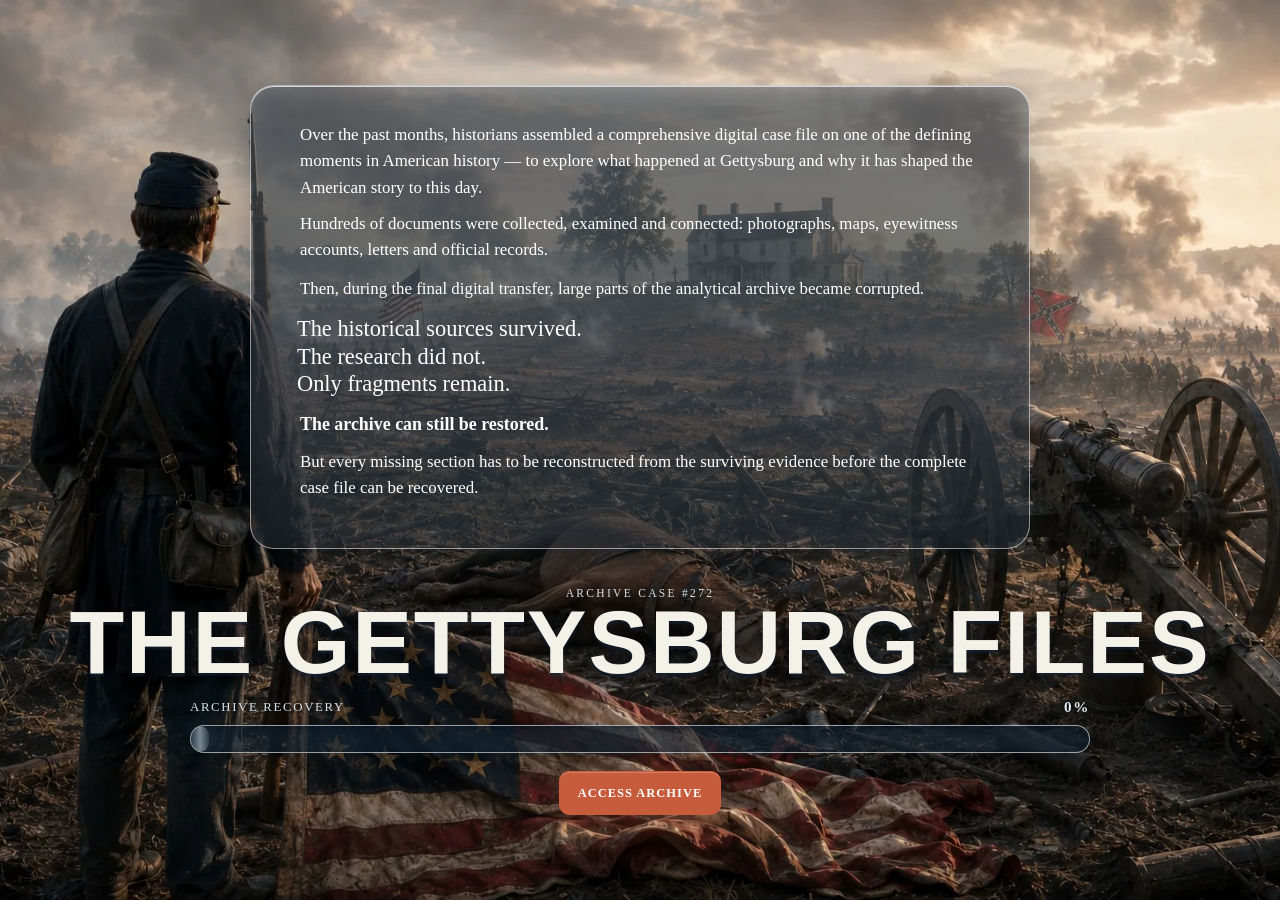
==== commit 5151725e: "Add files via upload" ====
--- a/index.html
+++ b/index.html
@@ -64,7 +64,7 @@
       <p class="cold-line line-2">Gettysburg, Pennsylvania.</p>
       <p class="cold-line line-3">A nation divided.</p>
       <p class="cold-line line-4">More than 50,000 casualties.</p>
-      <p class="cold-line line-5">A cemetery is about to be dedicated.</p>
+      <p class="cold-line line-5">Months after the battle, Gettysburg draws the nation back.</p>
     </div>
     <div aria-hidden="true" class="cinematic-blackout"></div>
     <div class="archive-origin">
--- a/css/concept-a-light.css
+++ b/css/concept-a-light.css
@@ -5088,3 +5088,436 @@
 .master-key-directory-card.available #overviewOpenMasterKey:hover{filter:brightness(1.05)}
 .fragment-return-actions{margin-top:16px !important}
 .fragment-confirm-actions[hidden]{display:none !important}
+
+/* v73 · smartphone convergence + prologue framing/readability
+   Tablet remains the visual reference. Mobile keeps the same archive grammar,
+   while allowing only the line breaks and stacking needed for legibility. */
+
+/* Prologue phase two: white type on the frosted dark glass for reliable contrast. */
+.prologue-origin-copy,
+.prologue-origin-copy p,
+.prologue-origin-copy .prologue-story-beat,
+.prologue-origin-copy .origin-turn,
+.prologue-origin-copy .prologue-fragment-stack span,
+.prologue-origin-copy .prologue-beat-5,
+.prologue-origin-copy .prologue-beat-6{
+  color:rgba(255,255,255,.96) !important;
+  text-shadow:none !important;
+}
+.prologue-origin-copy .prologue-fragment-stack span,
+.prologue-origin-copy .prologue-beat-5{
+  color:#fff !important;
+}
+.prologue-origin-copy{
+  background:rgba(22,32,41,.40) !important;
+  border-color:rgba(255,255,255,.55) !important;
+}
+.prologue-origin-copy::after{
+  background:linear-gradient(180deg,rgba(255,255,255,.13),rgba(255,255,255,.035)) !important;
+}
+
+/* Tablet prologue: crop the historical image so the soldier begins at
+   the left edge, enlarge phase one, and keep its complete copy block centred. */
+@media (min-width:761px) and (max-width:1180px){
+  body.booting-prologue,
+  body.booting-prologue .prologue-stage,
+  .prologue-stage{
+    /* Keep the left-hand soldier as the visual starting edge of the tablet crop. */
+    background-position:9% center !important;
+  }
+  .cold-open{
+    inset:0 !important;
+    width:min(980px,94vw) !important;
+    max-width:none !important;
+    margin:auto !important;
+    padding:clamp(30px,6vh,64px) clamp(26px,5vw,60px) !important;
+    text-align:center !important;
+  }
+  .cold-line{
+    font-size:clamp(1.85rem,4.15vw,3.15rem) !important;
+    line-height:1.16 !important;
+  }
+}
+
+/* Smartphone: same global archive composition as tablet, adapted only where
+   the narrow width requires wrapping/stacking. */
+@media (max-width:620px){
+  /* Header keeps the same title -> recovery hierarchy and glass treatment. */
+  .topbar{
+    grid-template-columns:minmax(0,1fr) !important;
+    align-items:start !important;
+    gap:12px !important;
+    min-height:auto !important;
+    padding:14px 16px 13px !important;
+  }
+  .brand-copy b{
+    width:max-content !important;
+    max-width:100% !important;
+    font-size:clamp(1.9rem,9vw,2.45rem) !important;
+    line-height:.9 !important;
+  }
+  .brand-subtitle{margin-top:5px !important}
+  .header-recovery-cluster{
+    width:100% !important;
+    max-width:none !important;
+    padding-left:0 !important;
+    justify-self:stretch !important;
+    gap:8px !important;
+  }
+  .header-recovery-cluster .keymini{
+    font-size:clamp(.52rem,2.2vw,.61rem) !important;
+    letter-spacing:.085em !important;
+    text-align:right !important;
+  }
+  .header-recovery-cluster .progresswrap{max-width:none !important}
+  .header-recovery-cluster .progressmeta{
+    gap:12px !important;
+    font-size:.66rem !important;
+  }
+
+  /* Preserve the tablet overview dramaturgy: image field -> glass directory ->
+     overlapping paper files, rather than switching to an unrelated flat page. */
+  body.archive-overview-mode main{
+    width:calc(100vw - 24px) !important;
+    padding-top:30px !important;
+  }
+  body.archive-overview-mode .shell::before{
+    display:block !important;
+    height:900px !important;
+    background-position:center 0% !important;
+    background-size:120% auto !important;
+  }
+  body.archive-overview-mode .shell::after{
+    display:block !important;
+    height:900px !important;
+  }
+  .archive-overview-screen .archivehead{
+    display:flex !important;
+    flex-direction:column !important;
+    align-items:flex-start !important;
+    gap:10px !important;
+    padding:14px 6px 24px !important;
+    margin-bottom:16px !important;
+  }
+  .archive-overview-screen .archivehead h2{
+    font-size:clamp(2rem,10vw,3rem) !important;
+    line-height:.94 !important;
+  }
+  .archive-overview-screen .archivehead .status{
+    margin-top:0 !important;
+    text-align:left !important;
+    font-size:.78rem !important;
+  }
+  .archive-overview-intro{
+    min-height:0 !important;
+    padding:21px 19px 64px !important;
+    border-radius:22px !important;
+  }
+  .archive-overview-grid{
+    width:100% !important;
+    grid-template-columns:minmax(0,1fr) !important;
+    justify-items:stretch !important;
+    gap:20px !important;
+    margin:-38px auto 0 !important;
+    padding:0 8px !important;
+  }
+  .archive-file-card{
+    width:100% !important;
+    max-width:none !important;
+    min-height:330px !important;
+    border-radius:22px !important;
+    transform:none !important;
+  }
+  .archive-file-card-topline{
+    flex-direction:row !important;
+    align-items:flex-start !important;
+    gap:12px !important;
+    padding-right:0 !important;
+  }
+  .archive-file-state{
+    margin-left:auto !important;
+    text-align:right !important;
+    align-items:flex-end !important;
+    max-width:62% !important;
+  }
+  .archive-file-state-text{overflow-wrap:anywhere}
+  .master-key-directory-card{
+    width:calc(100% - 16px) !important;
+    margin:22px auto 0 !important;
+    border-radius:22px !important;
+  }
+
+  /* File overview and concrete file headers keep the tablet hierarchy, but
+     long labels may wrap instead of overflowing the viewport. */
+  body.file-overview-mode .screen.active > .archivehead,
+  .screen[data-case]:not([data-id$="0"]) > .archivehead,
+  .screen[data-id="K0"] > .archivehead{
+    grid-template-columns:minmax(0,1fr) !important;
+    gap:12px !important;
+    min-height:0 !important;
+    padding:10px 4px 16px !important;
+    margin-bottom:20px !important;
+  }
+  body.file-overview-mode .screen.active > .archivehead h2,
+  .screen[data-case]:not([data-id$="0"]) > .archivehead h2,
+  .screen[data-id="K0"] > .archivehead h2{
+    font-size:clamp(1.7rem,8.2vw,2.55rem) !important;
+    line-height:.96 !important;
+    white-space:normal !important;
+    overflow-wrap:normal !important;
+  }
+  body.file-overview-mode .screen.active > .archivehead .kicker,
+  .screen[data-case]:not([data-id$="0"]) > .archivehead .kicker,
+  .screen[data-id="K0"] > .archivehead .kicker{
+    white-space:normal !important;
+    line-height:1.3 !important;
+  }
+  body.file-overview-mode .screen.active > .archivehead .status,
+  .screen[data-case]:not([data-id$="0"]) > .archivehead .status,
+  .screen[data-id="K0"] > .archivehead .status{
+    width:100% !important;
+    justify-items:stretch !important;
+    text-align:left !important;
+    white-space:normal !important;
+  }
+  .case-status-label{
+    text-align:left !important;
+    white-space:normal !important;
+  }
+  .case-progress-mini{
+    width:100% !important;
+    max-width:none !important;
+    margin-left:0 !important;
+    justify-self:stretch !important;
+  }
+
+  /* Keep content comfortably readable without changing the tablet component
+     language into a separate phone design. */
+  body:not(.cinematic-mode) main{
+    width:calc(100vw - 24px) !important;
+  }
+  .screen[data-case] .narrative-setup,
+  .screen[data-case] .narrative-setup.case-overview-story,
+  .screen[data-case] .narrative-setup.compact-narrative,
+  .screen[data-case] .narrative-setup.c02-line-intro{
+    padding:18px 17px 18px 20px !important;
+    border-radius:18px !important;
+  }
+  .actions{gap:9px !important}
+  .btn{max-width:100%}
+}
+
+/* ========================================================================== 
+   v74 · prologue continuity, tablet-led responsive convergence and archive
+   background restoration. Tablet remains the visual reference; phone and
+   desktop preserve the same hierarchy with only necessary responsive changes.
+   ========================================================================== */
+
+/* Prologue narrative typography: the cinematic opening and the recovered
+   narrative use one serif voice. Branding/recovery UI keeps its interface type. */
+.cold-open,
+.cold-line,
+.prologue-origin-copy,
+.prologue-origin-copy p,
+.prologue-origin-copy span,
+.prologue-origin-copy b{
+  font-family:Georgia,'Times New Roman',serif !important;
+}
+
+/* Part two stays on one stable glass opacity. The panel is fully present before
+   the first sentence begins, so the text animation no longer appears to alter
+   the panel transparency. */
+.prologue-origin-copy{
+  background:rgba(22,32,41,.40) !important;
+  border-color:rgba(255,255,255,.55) !important;
+}
+.prologue-origin-copy::after{
+  background:linear-gradient(180deg,rgba(255,255,255,.13),rgba(255,255,255,.035)) !important;
+}
+.prologue-origin-copy,
+.prologue-origin-copy p,
+.prologue-origin-copy span,
+.prologue-origin-copy b,
+.prologue-origin-copy .prologue-story-beat,
+.prologue-origin-copy .origin-turn,
+.prologue-origin-copy .prologue-fragment-stack span,
+.prologue-origin-copy .prologue-beat-5,
+.prologue-origin-copy .prologue-beat-5 b,
+.prologue-origin-copy .prologue-beat-6{
+  color:#fff !important;
+  text-shadow:none !important;
+}
+
+/* Slower second-phase reveal. The glass is settled before beat 1 appears. */
+.run-intro .archive-origin{animation:v60ArchiveOriginIn 1.05s ease 11.05s forwards !important}
+.run-intro .prologue-origin-copy .prologue-beat-1{animation:prologueBeatIn 1.2s ease 12.45s forwards !important}
+.run-intro .prologue-origin-copy .prologue-beat-2{animation:prologueBeatIn 1.2s ease 14.65s forwards !important}
+.run-intro .prologue-origin-copy .prologue-beat-3{animation:prologueBeatIn 1.2s ease 16.85s forwards !important}
+.run-intro .prologue-origin-copy .prologue-fragment-stack span:nth-child(1){animation:prologueFragmentIn 1.05s cubic-bezier(.2,.8,.2,1) 19.1s forwards !important}
+.run-intro .prologue-origin-copy .prologue-fragment-stack span:nth-child(2){animation:prologueFragmentIn 1.05s cubic-bezier(.2,.8,.2,1) 20.55s forwards !important}
+.run-intro .prologue-origin-copy .prologue-fragment-stack span:nth-child(3){animation:prologueFragmentIn 1.05s cubic-bezier(.2,.8,.2,1) 22s forwards !important}
+.run-intro .prologue-origin-copy .prologue-beat-5{animation:prologueBeatIn 1.2s ease 24s forwards !important}
+.run-intro .prologue-origin-copy .prologue-beat-6{animation:prologueBeatIn 1.2s ease 26s forwards !important}
+.run-intro .prologue-interface{animation:interfaceReveal 1.05s ease 28.25s forwards !important}
+.run-intro .prologue-access{animation:accessReveal .85s ease 28.95s forwards !important}
+
+/* Tablet: crop farther into the left side so the soldier's left shoulder forms
+   the visual edge. Phase-one copy is larger and the complete block is centred. */
+@media (min-width:761px) and (max-width:1180px){
+  body.booting-prologue,
+  body.booting-prologue .prologue-stage,
+  .prologue-stage{
+    background-position:40% center !important;
+  }
+  .cold-open{
+    position:absolute !important;
+    inset:0 !important;
+    width:min(980px,94vw) !important;
+    max-width:none !important;
+    margin:auto !important;
+    padding:clamp(30px,6vh,64px) clamp(26px,5vw,60px) !important;
+    display:grid !important;
+    place-content:center !important;
+    justify-items:center !important;
+    text-align:center !important;
+  }
+  .cold-line{
+    font-size:clamp(1.95rem,4.35vw,3.3rem) !important;
+    line-height:1.16 !important;
+  }
+}
+
+/* Phone: same visual composition as tablet, with a crop calibrated for the much
+   narrower portrait viewport. The first text block remains truly centred. */
+@media (max-width:620px){
+  body.booting-prologue,
+  body.booting-prologue .prologue-stage,
+  .prologue-stage{
+    background-position:6.5% center !important;
+  }
+  .cold-open{
+    position:absolute !important;
+    inset:0 !important;
+    width:100% !important;
+    max-width:none !important;
+    margin:0 !important;
+    padding:28px 22px !important;
+    display:grid !important;
+    place-content:center !important;
+    justify-items:center !important;
+    text-align:center !important;
+  }
+  .cold-line{
+    width:100% !important;
+    max-width:19ch !important;
+    margin-left:auto !important;
+    margin-right:auto !important;
+    font-size:clamp(1.55rem,7.1vw,2.15rem) !important;
+    line-height:1.18 !important;
+    text-align:center !important;
+  }
+}
+
+/* File Directory: restore the original full-page historical colour field on all
+   devices. The image fades smoothly into the archive blue instead of ending in
+   a visible rectangle or disappearing at a breakpoint. */
+body.archive-overview-mode{
+  background:#dce6ed !important;
+}
+body.archive-overview-mode .shell::before{
+  display:block !important;
+  content:"" !important;
+  position:absolute !important;
+  z-index:-3 !important;
+  inset:0 0 auto 0 !important;
+  height:820px !important;
+  opacity:1 !important;
+  background-image:
+    linear-gradient(180deg,rgba(220,230,237,0) 0%,rgba(220,230,237,0) 48%,rgba(220,230,237,.18) 62%,rgba(220,230,237,.62) 78%,#dce6ed 96%,#dce6ed 100%),
+    url('../assets/images/gettysburg-prologue-bg.webp') !important;
+  background-size:100% 100%,cover !important;
+  background-repeat:no-repeat !important;
+  background-position:center,32% center !important;
+  -webkit-mask-image:none !important;
+  mask-image:none !important;
+  pointer-events:none !important;
+}
+body.archive-overview-mode .shell::after{
+  display:block !important;
+  content:"" !important;
+  position:absolute !important;
+  z-index:-2 !important;
+  inset:0 0 auto 0 !important;
+  height:820px !important;
+  opacity:.11 !important;
+  background:url('../assets/images/glass-topo-fog.webp') center/cover no-repeat !important;
+  -webkit-mask-image:linear-gradient(to bottom,#000 0%,rgba(0,0,0,.85) 52%,rgba(0,0,0,.25) 82%,transparent 100%) !important;
+  mask-image:linear-gradient(to bottom,#000 0%,rgba(0,0,0,.85) 52%,rgba(0,0,0,.25) 82%,transparent 100%) !important;
+  pointer-events:none !important;
+}
+@media (min-width:1181px){
+  body.archive-overview-mode .shell::before,
+  body.archive-overview-mode .shell::after{height:860px !important}
+  body.archive-overview-mode .shell::before{background-position:center,center 42% !important}
+}
+@media (max-width:760px){
+  body.archive-overview-mode .shell::before,
+  body.archive-overview-mode .shell::after{height:760px !important}
+  body.archive-overview-mode .shell::before{
+    background-size:100% 100%,auto 760px !important;
+    background-position:center,10% top !important;
+  }
+}
+
+/* File overview pages: use the same full-viewport historical field on every
+   device instead of confining the image to the main-content pseudo-element. */
+body.file-overview-a{--v74-file-overview-image:url('../assets/images/file-a-overview-bg.webp')}
+body.file-overview-b{--v74-file-overview-image:url('../assets/images/file-b-overview-bg.webp')}
+body.file-overview-c{--v74-file-overview-image:url('../assets/images/file-c-overview-bg.webp')}
+body.file-overview-d{--v74-file-overview-image:url('../assets/images/file-d-overview-bg.webp')}
+body.file-overview-mode::before{
+  display:block !important;
+  content:"" !important;
+  position:fixed !important;
+  inset:0 !important;
+  z-index:-2 !important;
+  opacity:1 !important;
+  background:
+    linear-gradient(180deg,rgba(225,235,242,.05),rgba(220,230,237,.28)),
+    var(--v74-file-overview-image) center/cover no-repeat !important;
+  mix-blend-mode:normal !important;
+}
+body.file-overview-mode::after{
+  display:block !important;
+  content:"" !important;
+  position:fixed !important;
+  inset:0 !important;
+  z-index:-1 !important;
+  opacity:.14 !important;
+  background:url('../assets/images/glass-topo-fog.webp') center/cover no-repeat !important;
+  pointer-events:none !important;
+}
+body.file-overview-mode main::before{display:none !important;content:none !important}
+body.file-overview-mode main{background:transparent !important}
+@media (max-width:620px){
+  body.file-overview-mode::before{background-position:center,left top !important}
+}
+
+/* The user's prologue typography request is literal: every visible text element
+   in the prologue, including the archive title and controls, uses one family. */
+.prologue-screen .prologue-stage,
+.prologue-screen .prologue-stage *{
+  font-family:Georgia,'Times New Roman',serif !important;
+}
+
+
+/* ==========================================================================
+   v75 · spoiler-safe introductions and prologue logo restoration
+   ========================================================================== */
+
+/* "THE GETTYSBURG FILES" is the archive logo, not body copy. Keep the
+   unified prologue reading face everywhere else, but restore the original
+   condensed display face for the logo itself. */
+.prologue-screen .prologue-interface h1{
+  font-family:Impact,'Arial Narrow',Haettenschweiler,sans-serif !important;
+}
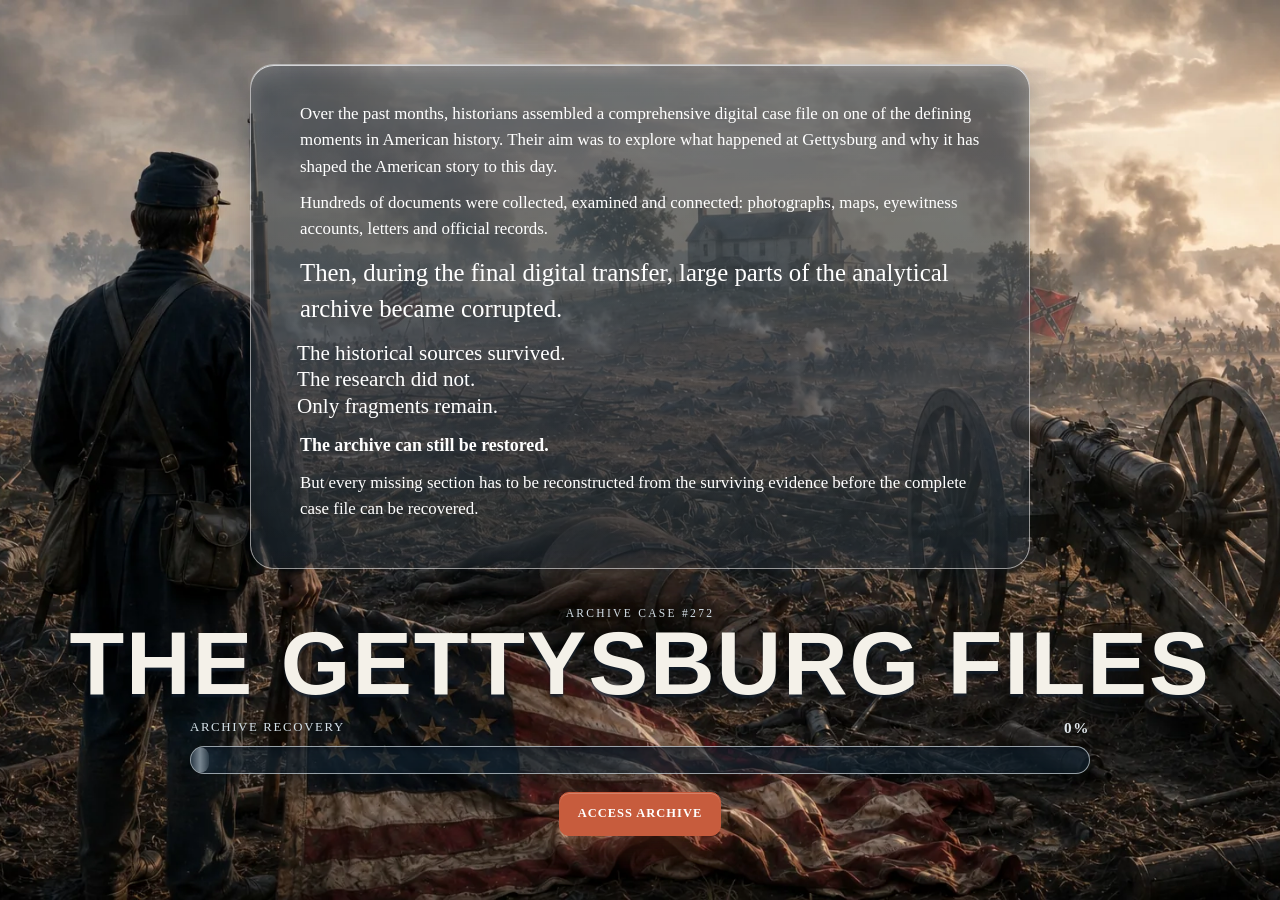
==== commit 54ae15ed: "Add files via upload" ====
--- a/index.html
+++ b/index.html
@@ -64,12 +64,12 @@
       <p class="cold-line line-2">Gettysburg, Pennsylvania.</p>
       <p class="cold-line line-3">A nation divided.</p>
       <p class="cold-line line-4">More than 50,000 casualties.</p>
-      <p class="cold-line line-5">Months after the battle, Gettysburg draws the nation back.</p>
+      <p class="cold-line line-5">Months later, Gettysburg becomes the focus of national attention.</p>
     </div>
     <div aria-hidden="true" class="cinematic-blackout"></div>
     <div class="archive-origin">
       <div class="origin-copy prologue-origin-copy">
-        <p class="prologue-story-beat prologue-beat-1">Over the past months, historians assembled a comprehensive digital case file on one of the defining moments in American history — to explore what happened at Gettysburg and why it has shaped the American story to this day.</p>
+        <p class="prologue-story-beat prologue-beat-1">Over the past months, historians assembled a comprehensive digital case file on one of the defining moments in American history. Their aim was to explore what happened at Gettysburg and why it has shaped the American story to this day.</p>
         <p class="prologue-story-beat prologue-beat-2">Hundreds of documents were collected, examined and connected: photographs, maps, eyewitness accounts, letters and official records.</p>
         <p class="origin-turn prologue-story-beat prologue-beat-3">Then, during the final digital transfer, large parts of the analytical archive became corrupted.</p>
         <p class="origin-fragments prologue-fragment-stack"><span>The historical sources survived.</span><span>The research did not.</span><span>Only fragments remain.</span></p>
@@ -91,7 +91,7 @@
 <div class="modal" id="everettInfo"><div class="modalbox">
 <button class="btn ghost" onclick="closeModal('everettInfo')">CLOSE</button>
 <h3>Edward Everett's political career</h3>
-<img class="modal-context-image" src="https://commons.wikimedia.org/wiki/Special:Redirect/file/Edward_Everett.jpg" alt="Historical portrait of Edward Everett">
+<img class="modal-context-image" src="assets/images/edward-everett.webp" alt="Historical portrait of Edward Everett">
 <p>Everett served in the U.S. House of Representatives, as Governor of Massachusetts, U.S. Minister to Great Britain, U.S. Secretary of State and U.S. Senator. He was also president of Harvard College.</p>
 </div></div>
 <div class="modal" id="emancipationInfo"><div class="modalbox">
@@ -101,10 +101,10 @@
 <div class="image-slider" data-slider>
   <div class="slider-stage">
     <figure class="slider-slide active">
-      <img class="modal-context-image" src="https://backintimetoday.com/wp-content/uploads/2025/01/Emancipation-Proclamation-1863.jpg" alt="Historical image connected to the Emancipation Proclamation">
+      <img class="modal-context-image" src="assets/images/emancipation-proclamation-illustration.webp" alt="Historical image connected to the Emancipation Proclamation">
     </figure>
     <figure class="slider-slide">
-      <img class="modal-context-image" src="https://upload.wikimedia.org/wikipedia/commons/4/49/Emancipation_proclamation_document.jpg" alt="The Emancipation Proclamation document">
+      <img class="modal-context-image" src="assets/images/emancipation-proclamation-document.webp" alt="The Emancipation Proclamation document">
     </figure>
   </div>
   <div class="slider-controls">
@@ -118,7 +118,7 @@
 <div class="modal" id="confederacyInfo"><div class="modalbox confederacy-modalbox">
 <button class="btn ghost" onclick="closeModal('confederacyInfo')">CLOSE</button>
 <h3>CONFEDERACY</h3>
-<img class="modal-context-image confederacy-flag" src="https://commons.wikimedia.org/wiki/Special:Redirect/file/Confederate_Rebel_Flag.svg" alt="Confederate battle flag with the Southern Cross design">
+<img class="modal-context-image confederacy-flag" src="assets/images/confederate-battle-flag.webp" alt="Confederate battle flag with the Southern Cross design">
 <p>The Confederate States of America was formed in 1861 by eleven Southern states that seceded from the United States. Its government existed until 1865. The protection of slavery was central to the secession movement and to the new Confederacy.</p>
 <p>After its defeat, the Confederacy disappeared as a state, but its memory remained politically and culturally influential. The <b>Lost Cause</b> narrative romanticized the Confederate cause and downplayed slavery as a central cause of the conflict. This interpretation shaped public memory, monuments and Confederate symbolism for decades and continued to influence debates into the modern era.</p>
 <p class="source-note">Shown: the widely recognized Confederate battle flag with the Southern Cross design. It was a battle flag, not the national flag of the Confederate States.</p>
@@ -140,7 +140,7 @@
 <h3>GETTYSBURG IN AMERICAN HISTORY</h3>
 <p>Gettysburg was more than a battlefield. Months after the fighting had ended, Americans gathered there on November 19, 1863 to honor the dead and dedicate a new national cemetery. Speakers had been invited to address the crowd as part of the ceremony. One of their speeches would become known as the Gettysburg Address — a speech that went down in American history.</p>
 <figure class="modal-figure">
-  <img class="modal-context-image compact-modal-image" src="https://www.oldpostcards.com/media/c/civ004125.jpg" alt="Historical postcard of the Soldiers' National Cemetery in Gettysburg">
+  <img class="modal-context-image compact-modal-image" src="assets/images/soldiers-national-cemetery.webp" alt="Historical postcard of the Soldiers' National Cemetery in Gettysburg">
   <figcaption>The soldiers national Cemetery Gettysburg, PA, USA Civil War Postcard</figcaption>
 </figure>
 </div></div>
@@ -149,7 +149,7 @@
 <div class="modal" id="everettPersonnelFile"><div class="modalbox personnel-file-modalbox">
 <button class="btn ghost" onclick="closeModal('everettPersonnelFile')">CLOSE</button>
 <div class="card person personnel-modal-card">
-  <img alt="Edward Everett" class="portrait personnel-portrait everett-portrait" src="https://commons.wikimedia.org/wiki/Special:Redirect/file/Edward_Everett.jpg">
+  <img alt="Edward Everett" class="portrait personnel-portrait everett-portrait" src="assets/images/edward-everett.webp">
   <div class="personnel-modal-copy">
     <span class="badge">Personnel File 01</span>
     <h3>EDWARD EVERETT</h3>
@@ -170,7 +170,7 @@
 <div class="modal" id="lincolnPersonnelFile"><div class="modalbox personnel-file-modalbox">
 <button class="btn ghost" onclick="closeModal('lincolnPersonnelFile')">CLOSE</button>
 <div class="card person personnel-modal-card">
-  <img alt="Abraham Lincoln" class="portrait personnel-portrait" src="https://commons.wikimedia.org/wiki/Special:Redirect/file/Abraham_Lincoln_O-77_matte_collodion_print.jpg">
+  <img alt="Abraham Lincoln" class="portrait personnel-portrait" src="assets/images/abraham-lincoln.webp">
   <div class="personnel-modal-copy">
     <span class="badge">Personnel File 02</span>
     <h3>ABRAHAM LINCOLN</h3>
--- a/css/base.css
+++ b/css/base.css
@@ -82,13 +82,11 @@
 .topbar::before{
   left:0;
   width:170px;
-  background-image:url('../assets/images/header-flag-left.webp');
   background-position:left top;
 }
 .topbar::after{
   right:0;
   width:165px;
-  background-image:url('../assets/images/header-flag-right.webp');
   background-position:right top;
 }
 .topbar > *{position:relative;z-index:1}
--- a/css/prologue.css
+++ b/css/prologue.css
@@ -7,13 +7,13 @@
 .epilogue-stage{background-image:url('../assets/images/gettysburg-epilogue-bg.webp')}
 .cold-open{position:absolute;inset:0;z-index:1;display:grid;place-content:center;text-align:center;gap:.35rem;width:min(900px,90vw);margin:auto}
 .cold-line{margin:0;font-family:Georgia,serif;font-size:clamp(1.4rem,3.2vw,3rem);letter-spacing:.02em;opacity:0;transform:translateY(12px)}
-.run-intro .cold-line{animation:coldLineIn 1s ease forwards}
+.run-intro .cold-line{animation:coldLineIn 1.12s ease forwards}
 .run-intro .line-1{animation-delay:.6s}.run-intro .line-2{animation-delay:2.4s}.run-intro .line-3{animation-delay:4.2s;color:#d7cbb7}.run-intro .line-4{animation-delay:6s;color:#d7cbb7}.run-intro .line-5{animation-delay:7.8s;color:#d7cbb7}
-.run-intro .cold-open{animation:coldOpenOut 1s ease 11.2s forwards}
+.run-intro .cold-open{animation:coldOpenOut 1s ease 11.8s forwards}
 .cinematic-blackout{position:absolute;inset:0;z-index:2;background:rgba(0,0,0,.42);opacity:0;pointer-events:none}
 .run-intro .cinematic-blackout{animation:none;opacity:.25}
 .archive-origin{position:relative;z-index:3;width:min(920px,90vw);margin:auto;opacity:0;transform:translateY(18px);padding:0}
-.run-intro .archive-origin{animation:archiveOriginIn 1.2s ease 12.3s forwards}
+.run-intro .archive-origin{animation:archiveOriginIn 1.2s ease 12.9s forwards}
 .origin-copy{max-width:760px;margin:0 auto;color:#c9d0d6;font-size:clamp(.98rem,1.6vw,1.16rem);line-height:1.75}
 .origin-copy p{margin:0 0 1rem}.origin-turn{color:#f0e6d5}
 .origin-fragments{display:grid;gap:.15rem;margin:1.6rem 0!important;font-family:Georgia,serif;font-size:clamp(1.25rem,2.4vw,2rem);color:#fff}
@@ -83,6 +83,12 @@
   margin-top:1.45rem;
   color:#f0e6d5;
 }
+.prologue-origin-copy .prologue-beat-3{
+  font-family:Georgia,serif;
+  font-size:clamp(1.18rem,2.15vw,1.55rem);
+  line-height:1.45;
+  color:#f7f0e4;
+}
 .prologue-origin-copy .prologue-fragment-stack{
   margin:1.7rem auto!important;
   gap:.42rem;
@@ -90,7 +96,7 @@
 .prologue-origin-copy .prologue-fragment-stack span{
   display:block;
   font-family:Georgia,serif;
-  font-size:clamp(1.35rem,2.7vw,2.15rem);
+  font-size:clamp(1.22rem,2.45vw,1.9rem);
   line-height:1.2;
   color:#f7f0e4;
   text-shadow:0 0 24px rgba(167,198,173,.1);
@@ -101,16 +107,16 @@
   font-family:Georgia,serif;
   font-size:clamp(1.18rem,2vw,1.5rem);
 }
-.run-intro .prologue-origin-copy .prologue-beat-1{animation:prologueBeatIn 1s ease 13.2s forwards}
-.run-intro .prologue-origin-copy .prologue-beat-2{animation:prologueBeatIn 1s ease 15.8s forwards}
-.run-intro .prologue-origin-copy .prologue-beat-3{animation:prologueBeatIn 1s ease 18.4s forwards}
-.run-intro .prologue-origin-copy .prologue-fragment-stack span:nth-child(1){animation:prologueFragmentIn .9s cubic-bezier(.2,.8,.2,1) 20.8s forwards}
-.run-intro .prologue-origin-copy .prologue-fragment-stack span:nth-child(2){animation:prologueFragmentIn .9s cubic-bezier(.2,.8,.2,1) 22.0s forwards}
-.run-intro .prologue-origin-copy .prologue-fragment-stack span:nth-child(3){animation:prologueFragmentIn .9s cubic-bezier(.2,.8,.2,1) 23.2s forwards}
-.run-intro .prologue-origin-copy .prologue-beat-5{animation:prologueBeatIn 1s ease 25.2s forwards}
-.run-intro .prologue-origin-copy .prologue-beat-6{animation:prologueBeatIn 1s ease 27.0s forwards}
-.run-intro .prologue-interface{animation:interfaceReveal 1.1s ease 29.5s forwards}
-.run-intro .prologue-access{animation:accessReveal .85s ease 30.4s forwards}
+.run-intro .prologue-origin-copy .prologue-beat-1{animation:prologueBeatIn 1.55s ease 13.8s forwards}
+.run-intro .prologue-origin-copy .prologue-beat-2{animation:prologueBeatIn 1.45s ease 16.9s forwards}
+.run-intro .prologue-origin-copy .prologue-beat-3{animation:prologueBeatIn 1.05s ease 19.6s forwards}
+.run-intro .prologue-origin-copy .prologue-fragment-stack span:nth-child(1){animation:prologueFragmentIn .9s cubic-bezier(.2,.8,.2,1) 21.5s forwards}
+.run-intro .prologue-origin-copy .prologue-fragment-stack span:nth-child(2){animation:prologueFragmentIn .9s cubic-bezier(.2,.8,.2,1) 22.7s forwards}
+.run-intro .prologue-origin-copy .prologue-fragment-stack span:nth-child(3){animation:prologueFragmentIn .9s cubic-bezier(.2,.8,.2,1) 23.9s forwards}
+.run-intro .prologue-origin-copy .prologue-beat-5{animation:prologueBeatIn 1s ease 25.9s forwards}
+.run-intro .prologue-origin-copy .prologue-beat-6{animation:prologueBeatIn 1.5s ease 27.4s forwards}
+.run-intro .prologue-interface{animation:interfaceReveal 1.1s ease 30.2s forwards}
+.run-intro .prologue-access{animation:accessReveal .85s ease 31.1s forwards}
 @keyframes prologueBeatIn{to{opacity:1;transform:none}}
 @keyframes prologueFragmentIn{0%{opacity:0;transform:translateY(10px) scale(.985)}100%{opacity:1;transform:none}}
 @media(max-width:760px){
@@ -132,7 +138,7 @@
   .prologue-origin-copy p{margin-bottom:.62rem}
   .prologue-origin-copy .origin-turn{margin-top:.8rem}
   .prologue-origin-copy .prologue-fragment-stack{margin:.9rem auto!important;gap:.2rem}
-  .prologue-origin-copy .prologue-fragment-stack span{font-size:clamp(1.05rem,1.75vw,1.5rem);line-height:1.1}
+  .prologue-origin-copy .prologue-fragment-stack span{font-size:clamp(1.02rem,1.65vw,1.38rem);line-height:1.1}
   .prologue-origin-copy .prologue-beat-5{margin-top:.8rem;font-size:clamp(1.02rem,1.4vw,1.25rem)}
   .prologue-interface{margin:clamp(12px,1.8vh,22px) auto 0}
   .prologue-interface h1{font-size:clamp(2.4rem,5.2vw,5rem);margin:.08em 0 .18em}
--- a/css/concept-a-light.css
+++ b/css/concept-a-light.css
@@ -5521,3 +5521,85 @@
 .prologue-screen .prologue-interface h1{
   font-family:Impact,'Arial Narrow',Haettenschweiler,sans-serif !important;
 }
+
+
+/* ==========================================================================
+   v76 · post-v75 refinements
+   - calmer prologue pacing
+   - D01 analytical progression + distractors
+   - directory state borders
+   - blue ungraded selection in File A
+   ========================================================================== */
+
+/* Part 1: only slightly slower than v75, with the same cinematic rhythm. */
+.run-intro .cold-line{animation-duration:1.15s !important}
+.run-intro .line-1{animation-delay:.7s !important}
+.run-intro .line-2{animation-delay:2.6s !important}
+.run-intro .line-3{animation-delay:4.5s !important}
+.run-intro .line-4{animation-delay:6.4s !important}
+.run-intro .line-5{animation-delay:8.3s !important}
+.run-intro .cold-open{animation:coldOpenOut 1.1s ease 11.1s forwards !important}
+
+/* Part 2: let each paragraph settle before the next one appears. */
+.run-intro .archive-origin{animation:v60ArchiveOriginIn 1.15s ease 12.3s forwards !important}
+.run-intro .prologue-origin-copy .prologue-beat-1{animation:prologueBeatIn 1.5s ease 14.2s forwards !important}
+.run-intro .prologue-origin-copy .prologue-beat-2{animation:prologueBeatIn 1.5s ease 17.4s forwards !important}
+.run-intro .prologue-origin-copy .prologue-beat-3{animation:prologueBeatIn 1.5s ease 20.6s forwards !important}
+.run-intro .prologue-origin-copy .prologue-fragment-stack span:nth-child(1){animation:prologueFragmentIn 1.25s cubic-bezier(.2,.8,.2,1) 23.8s forwards !important}
+.run-intro .prologue-origin-copy .prologue-fragment-stack span:nth-child(2){animation:prologueFragmentIn 1.25s cubic-bezier(.2,.8,.2,1) 25.7s forwards !important}
+.run-intro .prologue-origin-copy .prologue-fragment-stack span:nth-child(3){animation:prologueFragmentIn 1.25s cubic-bezier(.2,.8,.2,1) 27.6s forwards !important}
+.run-intro .prologue-origin-copy .prologue-beat-5{animation:prologueBeatIn 1.5s ease 30.6s forwards !important}
+.run-intro .prologue-origin-copy .prologue-beat-6{animation:prologueBeatIn 1.5s ease 33.8s forwards !important}
+.run-intro .prologue-interface{animation:interfaceReveal 1.2s ease 37.3s forwards !important}
+.run-intro .prologue-access{animation:accessReveal .9s ease 38.5s forwards !important}
+
+/* D01: make the three-note progression explicit without giving away the
+   analytical labels the learners still have to match. */
+.d1-stage-heading{
+  display:block;
+  margin:0 0 8px;
+  color:#71889a;
+  font-size:.68rem;
+  font-weight:800;
+  letter-spacing:.13em;
+  line-height:1.25;
+  text-transform:uppercase;
+}
+
+/* Directory status is readable at a glance. Keep the existing card/glass
+   treatment; the frame alone carries the state. */
+.archive-file-card.available{
+  border-width:2px !important;
+  border-color:#c97845 !important;
+}
+.archive-file-card.locked{
+  border-width:2px !important;
+  border-color:#b65b52 !important;
+}
+.archive-file-card.restored{
+  border-width:2px !important;
+  border-color:#6f9b79 !important;
+}
+
+/* This MC state is a selection, not a right/wrong judgement. */
+#a1mc .option.selected{
+  color:var(--select-text) !important;
+  background:var(--select-bg) !important;
+  border-color:var(--select-border) !important;
+  outline-color:rgba(95,130,167,.22) !important;
+  box-shadow:0 0 0 1px rgba(95,130,167,.08) inset !important;
+}
+
+@media(prefers-reduced-motion:reduce){
+  .run-intro .cold-line,
+  .run-intro .cold-open,
+  .run-intro .archive-origin,
+  .run-intro .prologue-origin-copy .prologue-story-beat,
+  .run-intro .prologue-origin-copy .prologue-fragment-stack span,
+  .run-intro .prologue-interface,
+  .run-intro .prologue-access{
+    animation:none !important;
+    opacity:1 !important;
+    transform:none !important;
+  }
+}
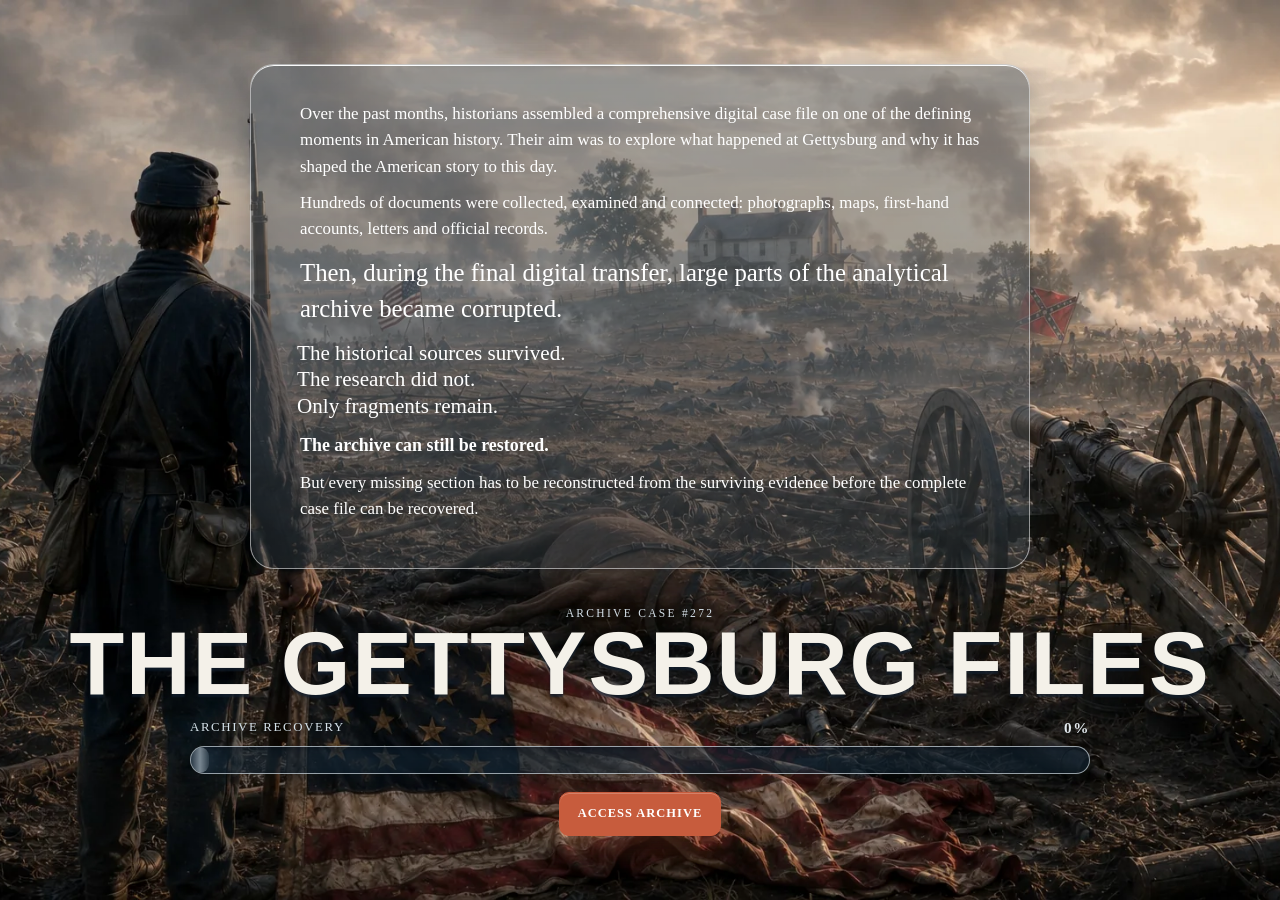
==== commit 7a302f62: "Add files via upload" ====
--- a/index.html
+++ b/index.html
@@ -70,7 +70,7 @@
     <div class="archive-origin">
       <div class="origin-copy prologue-origin-copy">
         <p class="prologue-story-beat prologue-beat-1">Over the past months, historians assembled a comprehensive digital case file on one of the defining moments in American history. Their aim was to explore what happened at Gettysburg and why it has shaped the American story to this day.</p>
-        <p class="prologue-story-beat prologue-beat-2">Hundreds of documents were collected, examined and connected: photographs, maps, eyewitness accounts, letters and official records.</p>
+        <p class="prologue-story-beat prologue-beat-2">Hundreds of documents were collected, examined and connected: photographs, maps, first-hand accounts, letters and official records.</p>
         <p class="origin-turn prologue-story-beat prologue-beat-3">Then, during the final digital transfer, large parts of the analytical archive became corrupted.</p>
         <p class="origin-fragments prologue-fragment-stack"><span>The historical sources survived.</span><span>The research did not.</span><span>Only fragments remain.</span></p>
         <p class="prologue-story-beat prologue-beat-5"><b>The archive can still be restored.</b></p>
@@ -220,9 +220,14 @@
       <div class="kicker">RECOVERY COMPLETE</div>
       <h2>ARCHIVE CASE #272 · FULLY RESTORED</h2>
       <p>The battlefield, the historical context, Lincoln's words, the line of argument and the language patterns recovered across the four files have been reconnected.</p>
-      <p class="final-archive-cliffhanger">The archive has been fully restored. You can now proceed to the final writing task or return to the restored files for review.</p>
-      <p class="final-archive-note">As long as you keep this page open and do not reload it, all restored files and recovered results remain available for reference.</p>
-      <div class="actions final-complete-actions"><button class="btn ghost" id="returnToRestoredFilesFromComplete" type="button">RETURN TO FILE DIRECTORY</button><button class="btn primary" id="openEpilogueFromRecovery" type="button">OPEN FINAL ANALYST FILE</button></div>
+      <div class="final-archive-cliffhanger final-briefing-available">
+        <div class="smallcaps">FINAL ANALYST BRIEFING AVAILABLE</div>
+        <h3>METHOD SHEET RECOVERED</h3>
+        <p>One final Analyst Briefing is now available. It brings together the method developed in File D and provides access to an additional method sheet for analysing political speeches.</p>
+        <p>Download the briefing and keep it as a reference for future analysis tasks.</p>
+        <div class="actions final-briefing-download"><a class="btn primary" href="assets/docs/Final-Analyst-Briefing.pdf" target="_blank" rel="noopener">DOWNLOAD FINAL ANALYST BRIEFING</a></div>
+      </div>
+      <div class="actions final-complete-actions"><button class="btn ghost" id="returnToRestoredFilesFromComplete" type="button">RETURN TO FILE DIRECTORY</button></div>
     </div>
   </div>
 </div>
--- a/css/prologue.css
+++ b/css/prologue.css
@@ -4,7 +4,7 @@
 .topbar{transition:opacity .5s ease,transform .5s ease}
 .prologue-screen,.epilogue-screen{min-height:100vh;min-height:100dvh;margin:0;width:100vw;background:#07090c;color:#f4efe5;overflow:auto}
 .prologue-stage,.epilogue-stage{position:relative;min-height:100vh;min-height:100dvh;display:grid;place-items:center;padding:clamp(20px,4vh,44px) 6vw;background:#07090c url('../assets/images/gettysburg-prologue-bg.webp') center center/cover no-repeat}
-.epilogue-stage{background-image:url('../assets/images/gettysburg-epilogue-bg.webp')}
+.epilogue-stage{background-image:url('../assets/images/gettysburg-prologue-bg.webp')}
 .cold-open{position:absolute;inset:0;z-index:1;display:grid;place-content:center;text-align:center;gap:.35rem;width:min(900px,90vw);margin:auto}
 .cold-line{margin:0;font-family:Georgia,serif;font-size:clamp(1.4rem,3.2vw,3rem);letter-spacing:.02em;opacity:0;transform:translateY(12px)}
 .run-intro .cold-line{animation:coldLineIn 1.12s ease forwards}
@@ -107,16 +107,16 @@
   font-family:Georgia,serif;
   font-size:clamp(1.18rem,2vw,1.5rem);
 }
-.run-intro .prologue-origin-copy .prologue-beat-1{animation:prologueBeatIn 1.55s ease 13.8s forwards}
-.run-intro .prologue-origin-copy .prologue-beat-2{animation:prologueBeatIn 1.45s ease 16.9s forwards}
-.run-intro .prologue-origin-copy .prologue-beat-3{animation:prologueBeatIn 1.05s ease 19.6s forwards}
-.run-intro .prologue-origin-copy .prologue-fragment-stack span:nth-child(1){animation:prologueFragmentIn .9s cubic-bezier(.2,.8,.2,1) 21.5s forwards}
-.run-intro .prologue-origin-copy .prologue-fragment-stack span:nth-child(2){animation:prologueFragmentIn .9s cubic-bezier(.2,.8,.2,1) 22.7s forwards}
-.run-intro .prologue-origin-copy .prologue-fragment-stack span:nth-child(3){animation:prologueFragmentIn .9s cubic-bezier(.2,.8,.2,1) 23.9s forwards}
-.run-intro .prologue-origin-copy .prologue-beat-5{animation:prologueBeatIn 1s ease 25.9s forwards}
-.run-intro .prologue-origin-copy .prologue-beat-6{animation:prologueBeatIn 1.5s ease 27.4s forwards}
-.run-intro .prologue-interface{animation:interfaceReveal 1.1s ease 30.2s forwards}
-.run-intro .prologue-access{animation:accessReveal .85s ease 31.1s forwards}
+.run-intro .prologue-origin-copy .prologue-beat-1{animation:prologueBeatIn 1.55s ease 14.2s forwards}
+.run-intro .prologue-origin-copy .prologue-beat-2{animation:prologueBeatIn 1.45s ease 24.5s forwards}
+.run-intro .prologue-origin-copy .prologue-beat-3{animation:prologueBeatIn 1.05s ease 30.5s forwards}
+.run-intro .prologue-origin-copy .prologue-fragment-stack span:nth-child(1){animation:prologueFragmentIn .9s cubic-bezier(.2,.8,.2,1) 36.5s forwards}
+.run-intro .prologue-origin-copy .prologue-fragment-stack span:nth-child(2){animation:prologueFragmentIn .9s cubic-bezier(.2,.8,.2,1) 38.4s forwards}
+.run-intro .prologue-origin-copy .prologue-fragment-stack span:nth-child(3){animation:prologueFragmentIn .9s cubic-bezier(.2,.8,.2,1) 40.3s forwards}
+.run-intro .prologue-origin-copy .prologue-beat-5{animation:prologueBeatIn 1s ease 43.3s forwards}
+.run-intro .prologue-origin-copy .prologue-beat-6{animation:prologueBeatIn 1.5s ease 45.8s forwards}
+.run-intro .prologue-interface{animation:interfaceReveal 1.1s ease 53s forwards}
+.run-intro .prologue-access{animation:accessReveal .85s ease 54.2s forwards}
 @keyframes prologueBeatIn{to{opacity:1;transform:none}}
 @keyframes prologueFragmentIn{0%{opacity:0;transform:translateY(10px) scale(.985)}100%{opacity:1;transform:none}}
 @media(max-width:760px){
--- a/css/concept-a-light.css
+++ b/css/concept-a-light.css
@@ -672,7 +672,7 @@
     linear-gradient(180deg,rgba(236,242,247,.28),rgba(236,242,247,.56)),
     linear-gradient(90deg,rgba(255,255,255,.08) 0%,rgba(255,255,255,.04) 40%,rgba(255,255,255,.08) 100%),
     url('../assets/images/glass-topo-fog.webp'),
-    url('../assets/images/gettysburg-epilogue-bg.webp');
+    url('../assets/images/gettysburg-prologue-bg.webp');
 }
 .prologue-stage::before,
 .epilogue-stage::before{
@@ -1006,7 +1006,7 @@
   background-size:cover;
   background-repeat:no-repeat;
 }
-.epilogue-stage{background-image:url('../assets/images/gettysburg-epilogue-bg.webp')}
+.epilogue-stage{background-image:url('../assets/images/gettysburg-prologue-bg.webp')}
 .prologue-stage::before,
 .epilogue-stage::before{
   content:"";
@@ -1068,7 +1068,7 @@
   background:
     linear-gradient(90deg,rgba(239,245,249,.2),rgba(239,245,249,.78)),
     url('../assets/images/glass-topo-fog.webp') center/cover no-repeat,
-    url('../assets/images/gettysburg-epilogue-bg.webp') center/cover no-repeat;
+    url('../assets/images/gettysburg-prologue-bg.webp') center/cover no-repeat;
   opacity:.5;
   -webkit-mask-image:linear-gradient(to bottom,#000 0%,#000 72%,transparent 100%);
   mask-image:linear-gradient(to bottom,#000 0%,#000 72%,transparent 100%);
@@ -5540,18 +5540,20 @@
 .run-intro .line-5{animation-delay:8.3s !important}
 .run-intro .cold-open{animation:coldOpenOut 1.1s ease 11.1s forwards !important}
 
-/* Part 2: let each paragraph settle before the next one appears. */
+/* Part 2: preserve the fade speed but give each text block enough reading time
+   before the next block appears. Longer paragraphs receive longer pauses;
+   the three short fragment lines remain comparatively close together. */
 .run-intro .archive-origin{animation:v60ArchiveOriginIn 1.15s ease 12.3s forwards !important}
 .run-intro .prologue-origin-copy .prologue-beat-1{animation:prologueBeatIn 1.5s ease 14.2s forwards !important}
-.run-intro .prologue-origin-copy .prologue-beat-2{animation:prologueBeatIn 1.5s ease 17.4s forwards !important}
-.run-intro .prologue-origin-copy .prologue-beat-3{animation:prologueBeatIn 1.5s ease 20.6s forwards !important}
-.run-intro .prologue-origin-copy .prologue-fragment-stack span:nth-child(1){animation:prologueFragmentIn 1.25s cubic-bezier(.2,.8,.2,1) 23.8s forwards !important}
-.run-intro .prologue-origin-copy .prologue-fragment-stack span:nth-child(2){animation:prologueFragmentIn 1.25s cubic-bezier(.2,.8,.2,1) 25.7s forwards !important}
-.run-intro .prologue-origin-copy .prologue-fragment-stack span:nth-child(3){animation:prologueFragmentIn 1.25s cubic-bezier(.2,.8,.2,1) 27.6s forwards !important}
-.run-intro .prologue-origin-copy .prologue-beat-5{animation:prologueBeatIn 1.5s ease 30.6s forwards !important}
-.run-intro .prologue-origin-copy .prologue-beat-6{animation:prologueBeatIn 1.5s ease 33.8s forwards !important}
-.run-intro .prologue-interface{animation:interfaceReveal 1.2s ease 37.3s forwards !important}
-.run-intro .prologue-access{animation:accessReveal .9s ease 38.5s forwards !important}
+.run-intro .prologue-origin-copy .prologue-beat-2{animation:prologueBeatIn 1.5s ease 24.5s forwards !important}
+.run-intro .prologue-origin-copy .prologue-beat-3{animation:prologueBeatIn 1.5s ease 30.5s forwards !important}
+.run-intro .prologue-origin-copy .prologue-fragment-stack span:nth-child(1){animation:prologueFragmentIn 1.25s cubic-bezier(.2,.8,.2,1) 36.5s forwards !important}
+.run-intro .prologue-origin-copy .prologue-fragment-stack span:nth-child(2){animation:prologueFragmentIn 1.25s cubic-bezier(.2,.8,.2,1) 38.4s forwards !important}
+.run-intro .prologue-origin-copy .prologue-fragment-stack span:nth-child(3){animation:prologueFragmentIn 1.25s cubic-bezier(.2,.8,.2,1) 40.3s forwards !important}
+.run-intro .prologue-origin-copy .prologue-beat-5{animation:prologueBeatIn 1.5s ease 43.3s forwards !important}
+.run-intro .prologue-origin-copy .prologue-beat-6{animation:prologueBeatIn 1.5s ease 45.8s forwards !important}
+.run-intro .prologue-interface{animation:interfaceReveal 1.2s ease 53s forwards !important}
+.run-intro .prologue-access{animation:accessReveal .9s ease 54.2s forwards !important}
 
 /* D01: make the three-note progression explicit without giving away the
    analytical labels the learners still have to match. */
@@ -5603,3 +5605,109 @@
     transform:none !important;
   }
 }
+
+
+/* Complete release · final method briefing and Master-Key handoff */
+.final-analysis-briefing h3{
+  margin:.2rem 0 .65rem;
+  font-family:Impact,'Arial Narrow',Haettenschweiler,sans-serif;
+  font-size:clamp(1.8rem,3.4vw,2.8rem);
+  letter-spacing:.025em;
+  color:var(--v61-navy-deep);
+}
+.final-analysis-taskline{
+  margin:16px 0;
+  padding:12px 14px;
+  border-left:3px solid var(--v61-rust);
+  background:rgba(255,255,255,.46);
+  color:var(--v61-navy);
+}
+.final-analysis-method-table{
+  overflow:hidden;
+  margin-top:14px;
+  border:1px solid rgba(86,126,157,.34);
+  border-radius:14px;
+  background:rgba(255,255,255,.5);
+}
+.final-analysis-method-row{
+  display:grid;
+  grid-template-columns:minmax(130px,.85fr) minmax(145px,.9fr) minmax(210px,1.35fr) minmax(250px,1.6fr);
+}
+.final-analysis-method-row>div{
+  padding:13px 14px;
+  border-right:1px solid rgba(86,126,157,.23);
+  border-top:1px solid rgba(86,126,157,.2);
+  line-height:1.4;
+  color:var(--v61-navy);
+}
+.final-analysis-method-row>div:last-child{border-right:0}
+.final-analysis-method-head>div{
+  border-top:0;
+  background:rgba(198,218,232,.58);
+  font-weight:800;
+  text-align:center;
+  color:var(--v61-navy-deep);
+}
+.final-analysis-method-row:not(.final-analysis-method-head)>div:nth-child(2) b{
+  color:var(--v61-rust-deep);
+  letter-spacing:.045em;
+}
+.final-analysis-takeaway{
+  margin:16px 0 0 !important;
+  padding:13px 15px;
+  border-left:4px solid var(--v61-rust);
+  border-radius:12px;
+  background:rgba(255,255,255,.55);
+}
+.final-briefing-available .smallcaps{color:var(--v61-rust-deep) !important}
+.final-briefing-available h3{
+  margin:.3rem 0 .5rem;
+  font-family:Impact,'Arial Narrow',Haettenschweiler,sans-serif;
+  font-size:clamp(1.55rem,2.6vw,2.25rem);
+  letter-spacing:.035em;
+  color:var(--v61-navy-deep);
+}
+.final-briefing-available p{margin:.55rem auto !important;max-width:58ch}
+.final-briefing-download{justify-content:center;margin-top:14px}
+.final-briefing-download .btn{text-decoration:none}
+.master-key-directory-card.restored{border-color:rgba(83,126,92,.72) !important}
+@media(max-width:900px){
+  .final-analysis-method-table{overflow-x:auto}
+  .final-analysis-method-row{min-width:790px}
+}
+
+
+/* Release refinements · post-complete-release classroom review
+   These are presentation/interaction refinements only; no learning logic changes. */
+
+/* Prologue phase two: avoid Safari/WebKit visibly resolving the backdrop blur
+   after the panel itself has appeared. The frosted surface is rendered as a
+   settled translucent glass layer from its first visible frame. */
+.prologue-origin-copy::after{
+  -webkit-backdrop-filter:none !important;
+  backdrop-filter:none !important;
+  background:linear-gradient(180deg,rgba(255,255,255,.17),rgba(255,255,255,.055)) !important;
+}
+.prologue-origin-copy{
+  background:rgba(22,32,41,.44) !important;
+}
+
+/* Directory title: remove the decorative divider and improve only the title's
+   contrast against the historical background with a soft right-shifted halo. */
+.archive-overview-screen .archivehead{
+  border-bottom:none !important;
+}
+.archive-overview-screen .archivehead h2{
+  text-shadow:
+    2px 1px 0 rgba(255,255,255,.68),
+    4px 2px 12px rgba(255,255,255,.88),
+    3px 1px 24px rgba(246,250,253,.82) !important;
+}
+
+/* Damaged-but-available needs to read as amber, clearly distinct from locked red. */
+.archive-file-card.available{
+  border-color:#d49a32 !important;
+}
+.archive-file-card.available .archive-lock-icon{
+  color:#b98224 !important;
+}
